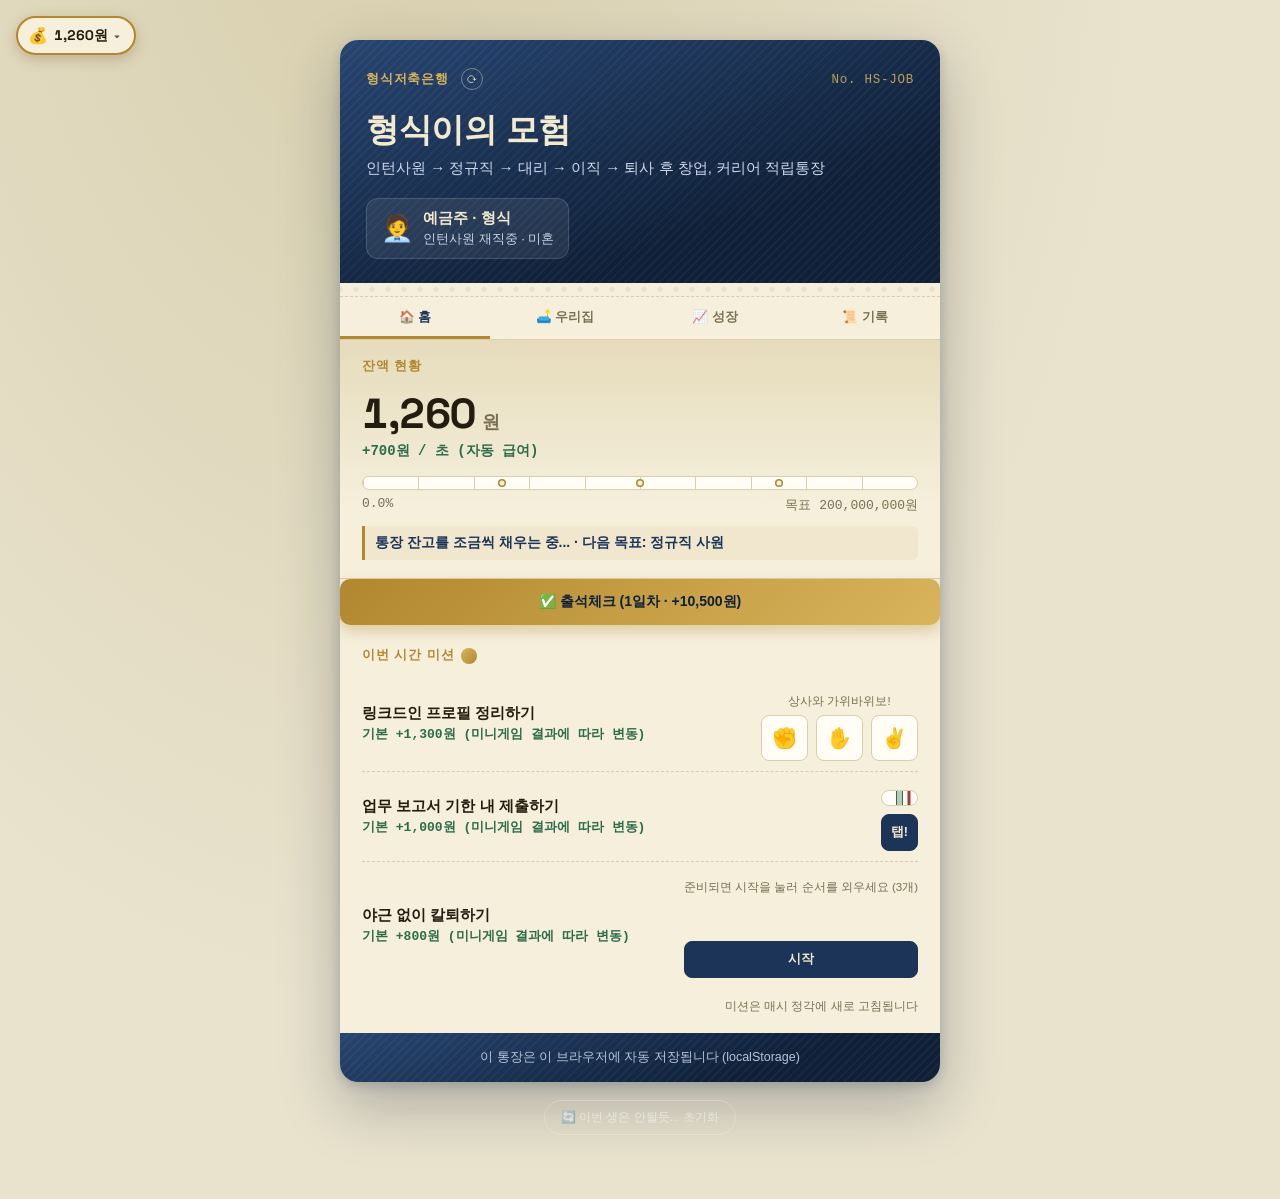
==== career/index.html @ 2d7ab06a "Size random life events off net worth, not just cash on hand Random gain/loss events were scaled aga" ====
<!DOCTYPE html>
<html lang="ko">
<head>
<meta charset="UTF-8">
<meta name="viewport" content="width=device-width, initial-scale=1.0">
<title>형식이의 모험 — 첫 출근부터 퇴사까지</title>
<link rel="manifest" href="manifest.json">
<meta name="theme-color" content="#0f2038">
<link rel="icon" href="assets/icons/icon-32.png" sizes="32x32">
<link rel="apple-touch-icon" href="assets/icons/icon-180.png">
<link rel="preconnect" href="https://fonts.googleapis.com">
<link rel="preconnect" href="https://fonts.gstatic.com" crossorigin>
<link href="https://fonts.googleapis.com/css2?family=Space+Grotesk:wght@500;700&display=swap" rel="stylesheet">
<style>
  :root{
    color-scheme: light dark;
    --ink-900:#0f2038;
    --ink-700:#1b3457;
    --ink-600:#274571;
    --paper:#f5efdc;
    --paper-line:#d9cead;
    --paper-shadow:#e6dcbc;
    --brass:#b1872f;
    --brass-light:#d9b45c;
    --ink-red:#a53a32;
    --ink-green:#2e6b48;
    --backdrop:#e9e2cd;
    --backdrop-2:#d8cfae;
    --text-on-paper:#241d0f;
    --text-sub:#7a6f52;
    --shadow: 0 24px 60px rgba(15,32,56,.28), 0 4px 12px rgba(15,32,56,.16);
  }
  @media (prefers-color-scheme: dark){
    :root{
      --backdrop:#0a1220;
      --backdrop-2:#050a12;
      --paper:#efe6cc;
      --paper-shadow:#ddd0a3;
      --text-sub:#7a6f52;
      --shadow: 0 24px 70px rgba(0,0,0,.6), 0 4px 16px rgba(0,0,0,.4);
    }
  }
  :root[data-theme="dark"]{
    --backdrop:#0a1220;
    --backdrop-2:#050a12;
    --paper:#efe6cc;
    --paper-shadow:#ddd0a3;
    --shadow: 0 24px 70px rgba(0,0,0,.6), 0 4px 16px rgba(0,0,0,.4);
  }
  :root[data-theme="light"]{
    --backdrop:#e9e2cd;
    --backdrop-2:#d8cfae;
    --paper:#f5efdc;
    --paper-shadow:#e6dcbc;
    --shadow: 0 24px 60px rgba(15,32,56,.28), 0 4px 12px rgba(15,32,56,.16);
  }

  /* ---- Stage theme colors: accent shifts as the career progresses ---- */
  :root[data-stage="1"]{ --brass:#4a6fa5; --brass-light:#7fa0d1; }
  :root[data-stage="2"]{ --brass:#2e8b6b; --brass-light:#5cbf9a; }
  :root[data-stage="3"]{ --brass:#6b4a9e; --brass-light:#a184c9; }
  :root[data-stage="4"]{ --brass:#c9852f; --brass-light:#e8b563; }
  :root{ transition: color .4s ease; }
  .book, .stage-stamp, .ledger-head, .gauge-fill, .lotto-btn{ transition: background .5s ease, border-color .5s ease, color .5s ease; }

  *{ box-sizing:border-box; }
  html,body{ margin:0; padding:0; }
  body{
    font-family:"Apple SD Gothic Neo","Malgun Gothic","Noto Sans KR",sans-serif;
    background:
      radial-gradient(ellipse at 30% -10%, var(--backdrop-2), transparent 60%),
      var(--backdrop);
    color:var(--text-on-paper);
    min-height:100vh;
    display:flex;
    flex-direction:column;
    align-items:center;
    padding:40px 16px 64px;
    touch-action:manipulation;
  }
  button{ touch-action:manipulation; transition:transform .1s ease; }
  button:active{ transform:scale(.94); }
  .mono{ font-family:"Space Grotesk", ui-monospace, "SFMono-Regular", Consolas, "Noto Sans Mono", monospace; font-variant-numeric: tabular-nums; }

  .book{
    width:100%; max-width:460px;
    border-radius:18px;
    overflow:hidden;
    box-shadow: var(--shadow);
    background:var(--paper);
  }

  /* ---- Cover ---- */
  .cover{
    position:relative;
    background:
      repeating-linear-gradient(135deg, rgba(255,255,255,.035) 0 2px, transparent 2px 6px),
      linear-gradient(160deg, var(--ink-600), var(--ink-900) 70%);
    color:#f2ead0;
    padding:28px 26px 24px;
  }
  .cover-top{
    display:flex; justify-content:space-between; align-items:baseline;
    font-size:11px; letter-spacing:.06em; color:var(--brass-light); margin-bottom:18px;
  }
  .bank-mark{ font-weight:700; }
  .passbook-no{ font-family: ui-monospace, Consolas, monospace; opacity:.85; }
  .refresh-btn{
    display:inline-flex; align-items:center; justify-content:center;
    width:22px; height:22px; border-radius:50%; margin-left:8px;
    background:none; border:1px solid rgba(245,239,220,.4); color:#f2ead0;
    font-size:12px; line-height:1; cursor:pointer; padding:0;
  }
  .refresh-btn:hover{ background:rgba(245,239,220,.15); }
  .refresh-btn:active{ transform:scale(.9); }
  .refresh-btn.spinning{ animation:spin .6s linear; }
  @keyframes spin{ to{ transform:rotate(360deg); } }
  @media (prefers-reduced-motion: reduce){ .refresh-btn.spinning{ animation:none; } }
  .title{
    margin:0 0 6px; font-size:28px; font-weight:800; letter-spacing:-.01em; text-wrap:balance;
  }
  .subtitle{ margin:0 0 20px; font-size:13px; color:#cdd8ea; }
  .holder-row{ display:flex; }
  .holder{
    display:flex; align-items:center; gap:10px;
    background:rgba(255,255,255,.08); border:1px solid rgba(255,255,255,.14);
    border-radius:12px; padding:10px 14px;
  }
  .holder-avatar{ font-size:26px; }
  .holder-name{ font-weight:700; font-size:13px; }
  .holder-sub{ font-size:11.5px; color:#c9d3e4; margin-top:2px; }

  .perforation{
    height:14px;
    background:var(--paper);
    background-image: radial-gradient(circle, var(--backdrop) 2.6px, transparent 2.7px);
    background-size: 16px 14px;
    background-position: 8px center;
    border-bottom:1px dashed var(--paper-line);
  }

  /* ---- Ledger sections ---- */
  .ledger{
    padding:18px 22px;
    border-bottom:1px solid var(--paper-line);
  }
  .ledger:last-of-type{ border-bottom:none; }
  .ledger-head{
    font-size:11px; font-weight:700; letter-spacing:.08em; color:var(--brass);
    text-transform:uppercase; margin-bottom:12px;
  }

  .balance-ledger{ background:linear-gradient(180deg, var(--paper-shadow), var(--paper) 70%); }
  .balance-row{ display:flex; align-items:baseline; gap:6px; }
  .balance-figure{ font-size:34px; font-weight:700; letter-spacing:-.01em; display:inline-block; }
  @keyframes pulseGain{
    0%{ transform:scale(1); text-shadow:none; }
    35%{ transform:scale(1.1); color:var(--ink-green); text-shadow:0 0 14px rgba(46,107,72,.55); }
    100%{ transform:scale(1); text-shadow:none; }
  }
  @keyframes pulseSpend{
    0%{ transform:scale(1); }
    35%{ transform:scale(.95); color:var(--ink-red); }
    100%{ transform:scale(1); }
  }
  .balance-figure.pulse-gain{ animation:pulseGain .55s ease; }
  .balance-figure.pulse-spend{ animation:pulseSpend .4s ease; }
  @media (prefers-reduced-motion: reduce){ .balance-figure.pulse-gain, .balance-figure.pulse-spend{ animation:none; } }
  .won{ font-size:16px; color:var(--text-sub); font-weight:600; }
  .income-row{ font-size:12px; color:var(--ink-green); font-weight:600; margin-top:2px; font-family: ui-monospace, Consolas, monospace; }

  .gauge{ margin-top:16px; }
  .gauge-track{
    position:relative; height:14px; border-radius:8px;
    background:repeating-linear-gradient(90deg, var(--paper-line) 0 1px, transparent 1px 10%);
    background-color:#fffdf5; border:1px solid var(--paper-line);
    overflow:hidden;
  }
  .gauge-fill{
    position:relative; height:100%; width:0%;
    background:linear-gradient(90deg, var(--brass), var(--brass-light));
    transition:width .5s ease, background .5s ease;
  }
  .gauge-fill::after{
    content:""; position:absolute; top:0; left:-40%; width:40%; height:100%;
    background:linear-gradient(90deg, transparent, rgba(255,255,255,.65), transparent);
    animation: gaugeShimmer 2.4s ease-in-out infinite;
  }
  @keyframes gaugeShimmer{ 0%{ left:-40%; } 100%{ left:110%; } }
  @media (prefers-reduced-motion: reduce){ .gauge-fill::after{ animation:none; } }
  .gauge-milestone{
    position:absolute; top:50%; width:5px; height:5px; border-radius:50%;
    background:var(--paper); transform:translate(-50%,-50%); z-index:2;
    box-shadow:0 0 0 1.5px var(--brass);
  }
  .gauge-labels{
    display:flex; justify-content:space-between; font-size:11px; color:var(--text-sub);
    margin-top:6px; font-family: ui-monospace, Consolas, monospace;
  }
  .stage-stamp{
    margin-top:12px; font-size:12.5px; font-weight:700; color:var(--ink-700);
    padding:8px 10px; border-left:3px solid var(--brass); background:rgba(177,135,47,.08);
    border-radius:0 6px 6px 0;
  }

  .offline-btn{
    width:100%; padding:14px; margin-bottom:4px; border-radius:10px; border:none;
    background:linear-gradient(135deg, var(--brass), var(--brass-light)); color:var(--ink-900);
    font-weight:800; font-size:14px; cursor:pointer; font-family:inherit;
    box-shadow:0 6px 14px rgba(177,135,47,.35);
  }
  .offline-btn:active{ transform:scale(.98); }

  /* ---- Tabs ---- */
  .tab-bar{
    position:sticky; top:0; z-index:20; display:flex;
    background:var(--paper); border-bottom:1px solid var(--paper-line);
  }
  .tab-btn{
    flex:1; padding:12px 4px 10px; border:none; background:none; cursor:pointer;
    font-family:inherit; font-size:12.5px; font-weight:700; color:var(--text-sub);
    border-bottom:3px solid transparent;
  }
  .tab-btn.active{ color:var(--ink-700); border-bottom-color:var(--brass); }
  .tab-panel{ display:none; }
  .tab-panel.active{ display:block; animation: tabFadeIn .28s ease; }
  @keyframes tabFadeIn{ from{ opacity:0; transform:translateY(6px); } to{ opacity:1; transform:translateY(0); } }
  @media (prefers-reduced-motion: reduce){ .tab-panel.active{ animation:none; } }

  /* ---- Mini room ---- */
  .room-box{
    position:relative; height:290px; border-radius:10px; overflow:hidden;
    border:1px solid var(--paper-line); transition:background 1s ease;
  }
  .room-box.tod-day{ background:linear-gradient(180deg, #bfe4ee 0%, #d8ecdf 55%, #d8ecdf 68%, #b9d9c4 68%, #b9d9c4 100%); }
  .room-box.tod-evening{ background:linear-gradient(180deg, #f2b98a 0%, #e8ceac 55%, #d9c9a3 68%, #b09a72 68%, #b09a72 100%); }
  .room-box.tod-night{
    background:linear-gradient(180deg, #101a30 0%, #16233d 55%, #182338 68%, #10182a 68%, #10182a 100%);
    background-image:
      radial-gradient(1.5px 1.5px at 12% 15%, #fff, transparent),
      radial-gradient(1.5px 1.5px at 30% 8%, #fff, transparent),
      radial-gradient(1px 1px at 50% 20%, #fff, transparent),
      radial-gradient(1.5px 1.5px at 68% 10%, #fff, transparent),
      radial-gradient(1px 1px at 85% 18%, #fff, transparent),
      linear-gradient(180deg, #101a30 0%, #16233d 55%, #182338 68%, #10182a 68%, #10182a 100%);
  }
  .room-window{
    position:absolute; top:4%; left:40%; width:60px; height:44px;
    border-radius:6px; border:4px solid #7a5a35; background:inherit; z-index:1;
    box-shadow:0 2px 6px rgba(0,0,0,.25);
  }
  .room-window::before, .room-window::after{
    content:""; position:absolute; background:#7a5a35;
  }
  .room-window::before{ left:50%; top:-4px; bottom:-4px; width:3px; transform:translateX(-50%); }
  .room-window::after{ top:50%; left:-4px; right:-4px; height:3px; transform:translateY(-50%); }
  .room-caption{ margin-top:8px; font-size:11.5px; color:var(--text-sub); text-align:center; }
  .furniture-piece{
    position:absolute; display:flex; flex-direction:column; align-items:center; gap:1px;
    filter:drop-shadow(0 2px 3px rgba(0,0,0,.2)); cursor:grab; touch-action:none; z-index:2;
    transform-origin:top left; user-select:none;
  }
  .furniture-piece.dragging{ cursor:grabbing; opacity:.85; z-index:5; filter:none; will-change:transform; }
  .furniture-piece svg, .furniture-piece img{
    display:block; pointer-events:none; width:100%; height:auto; border-radius:4px;
    -webkit-user-drag:none; user-select:none;
  }
  .furn-resize-handle{
    position:absolute; right:-6px; bottom:-6px; width:14px; height:14px; border-radius:50%;
    background:var(--brass); border:2px solid #fff; cursor:nwse-resize; touch-action:none;
  }
  .avatar{ position:absolute; bottom:8px; display:flex; flex-direction:column; align-items:center; }
  .avatar-head{ width:20px; height:20px; border-radius:50%; background:#f0c9a0; z-index:2; }
  .avatar-body{ width:28px; height:32px; border-radius:9px 9px 4px 4px; margin-top:-4px; }
  .avatar-player .avatar-body{ background:var(--ink-700); }
  .avatar-spouse .avatar-head{ position:relative; }
  .avatar-spouse .avatar-head::before{
    content:""; position:absolute; top:-5px; left:-3px; right:-3px; height:12px;
    background:#4a3324; border-radius:10px 10px 0 0;
  }
  .avatar-spouse .avatar-body{ background:var(--ink-red); border-radius:9px 9px 14px 14px; }
  .avatar-baby{ transform:scale(.6); bottom:6px; }
  .avatar-baby .avatar-body{ background:var(--brass); }
  .avatar-name{ font-size:9px; font-weight:700; color:var(--ink-900); margin-top:2px; background:rgba(255,255,255,.7); padding:0 4px; border-radius:4px; }

  .furn-item{ display:flex; align-items:center; gap:8px; padding:8px 0; border-bottom:1px dashed var(--paper-line); }
  .furn-item > div{ flex:1; min-width:0; }
  .furn-effect{ display:block; font-size:10.5px; color:var(--text-sub); margin-top:1px; }
  .furn-item:last-child{ border-bottom:none; }
  .furn-name{ font-size:13px; font-weight:700; }
  .furn-price{ font-size:11px; color:var(--text-sub); font-family: ui-monospace, Consolas, monospace; }

  .sync-desc{ font-size:12px; color:var(--text-sub); margin:0 0 8px; }
  .sync-btns{ display:flex; gap:8px; margin-top:8px; }
  .sync-btns .buy-btn{ flex:1; padding:9px; }
  .sync-new-btn{
    display:block; margin:10px auto 0; padding:8px 16px; border-radius:20px; cursor:pointer;
    background:none; color:var(--text-sub); border:1px solid var(--paper-line); font-family:inherit; font-size:12px;
  }
  .sync-status{ font-size:11.5px; color:var(--text-sub); margin-top:8px; text-align:center; min-height:1.4em; }

  .name-input{
    width:100%; padding:11px 12px; margin-top:8px; border-radius:8px; border:1px solid var(--paper-line);
    background:#fffdf5; color:var(--text-on-paper); font-family:inherit; font-size:14px; text-align:center;
  }

  .choice-btn{
    display:block; width:100%; margin-top:10px; padding:13px; border-radius:9px;
    border:1px solid var(--ink-700); background:var(--ink-700); color:#f2ead0;
    font-weight:700; font-size:13.5px; cursor:pointer; font-family:inherit;
  }
  .choice-btn.secondary{ background:transparent; color:var(--ink-700); }

  /* ---- Daily missions ---- */
  .mission-item{
    display:flex; align-items:center; justify-content:space-between; gap:10px;
    padding:10px 0; border-bottom:1px dashed var(--paper-line);
  }
  .mission-item:last-child{ border-bottom:none; }
  .mission-body{ min-width:0; }
  .mission-text{ font-size:13px; font-weight:700; }
  .mission-text.done{ text-decoration:line-through; color:var(--text-sub); }
  .mission-reward{ font-size:11.5px; color:var(--ink-green); font-weight:700; font-family: ui-monospace, Consolas, monospace; margin-top:2px; }
  .mission-btn{
    flex:0 0 auto; padding:8px 14px; border-radius:8px; border:1px solid var(--ink-700);
    background:var(--ink-700); color:#f2ead0; font-weight:700; font-size:12px; cursor:pointer;
    font-family:inherit; white-space:nowrap;
  }
  .mission-btn:disabled{ background:transparent; color:var(--text-sub); border-color:var(--paper-line); cursor:not-allowed; }
  .mission-reset-note{ font-size:10.5px; color:var(--text-sub); margin-top:10px; text-align:right; }
  .streak-badge{
    font-size:11px; font-weight:700; color:var(--ink-900); text-transform:none; letter-spacing:0;
    background:linear-gradient(135deg, var(--brass-light), var(--brass)); padding:2px 8px; border-radius:10px;
    margin-left:6px; vertical-align:middle;
  }

  .mg-wrap{ margin-top:8px; }
  .mg-hint{ font-size:11.5px; color:var(--text-sub); margin-bottom:6px; text-align:center; }
  .mg-play-btn{
    width:100%; padding:9px; border-radius:8px; border:1px solid var(--ink-700);
    background:var(--ink-700); color:#f2ead0; font-weight:700; font-size:12.5px; cursor:pointer; font-family:inherit;
  }
  .mg-timing-track{
    position:relative; height:16px; border-radius:8px; margin-bottom:8px;
    background:#fffdf5; border:1px solid var(--paper-line); overflow:hidden;
  }
  .mg-timing-target{
    position:absolute; left:39%; width:22%; height:100%;
    background:rgba(46,107,72,.35); border-left:1px solid var(--ink-green); border-right:1px solid var(--ink-green);
  }
  .mg-timing-marker{
    position:absolute; top:-2px; width:3px; height:20px; background:var(--ink-red);
    transform:translateX(-50%);
  }
  .mg-rps-row{ display:flex; gap:8px; }
  .mg-rps-btn{
    flex:1; padding:10px; border-radius:8px; border:1px solid var(--paper-line);
    background:#fffdf5; font-size:20px; cursor:pointer;
  }
  .mg-memory-display{ text-align:center; font-size:28px; min-height:40px; display:flex; align-items:center; justify-content:center; }
  .mg-memory-row{ display:flex; gap:8px; justify-content:center; flex-wrap:wrap; }
  .mg-memory-btn{
    padding:8px 14px; border-radius:8px; border:1px solid var(--paper-line);
    background:#fffdf5; font-size:20px; cursor:pointer;
  }
  .mg-memory-btn:disabled{ opacity:.35; cursor:not-allowed; }

  /* ---- Stock insert ---- */
  .insert-card{ background:repeating-linear-gradient(0deg, rgba(177,135,47,.05) 0 1px, transparent 1px 26px); }
  .stock-hint{ font-size:11px; color:var(--text-sub); margin-bottom:10px; }
  .stock-summary{
    background:#fffdf5; border:1px solid var(--paper-line); border-radius:10px;
    padding:10px 12px; margin-bottom:8px; display:flex; flex-direction:column; gap:5px;
  }
  .stock-summary-row{ display:flex; justify-content:space-between; align-items:center; font-size:12px; color:var(--text-sub); }
  .stock-summary-row .mono{ font-weight:700; font-family: ui-monospace, Consolas, monospace; color:var(--text-on-paper); }
  .stock-summary-row .mono.gain{ color:var(--ink-green); }
  .stock-summary-row .mono.loss{ color:var(--ink-red); }
  .sell-all-btn{
    width:100%; padding:12px; border-radius:10px; border:none; margin-bottom:10px;
    background:linear-gradient(135deg, #c24b41, var(--ink-red));
    color:#fff8ec; font-weight:800; font-size:13.5px; cursor:pointer; font-family:inherit;
    box-shadow:0 4px 12px rgba(165,58,50,.32); letter-spacing:.2px;
    transition:transform .12s ease, box-shadow .12s ease, opacity .12s ease;
  }
  .sell-all-btn:hover:not(:disabled){ transform:translateY(-1px); box-shadow:0 6px 16px rgba(165,58,50,.4); }
  .sell-all-btn:active:not(:disabled){ transform:translateY(0); box-shadow:0 2px 6px rgba(165,58,50,.3); }
  .sell-all-btn:disabled{
    background:#e3ddc8; color:#a89f89; box-shadow:none; cursor:not-allowed;
  }
  .stock-ov-row{
    display:flex; align-items:center; gap:10px; padding:8px 0; border-bottom:1px dashed var(--paper-line);
  }
  .stock-ov-row:last-child{ border-bottom:none; }
  .stock-star-btn{
    flex:0 0 auto; width:28px; height:28px; border-radius:50%; border:1px solid var(--paper-line);
    background:#fffdf5; font-size:14px; cursor:pointer; display:flex; align-items:center; justify-content:center;
    padding:0; opacity:.5;
  }
  .stock-star-btn.watched{ opacity:1; background:var(--brass-light); border-color:var(--brass); }
  .stock-ov-info{ flex:1; min-width:0; display:flex; flex-direction:column; gap:2px; }
  .stock-ov-name{ font-size:13px; font-weight:700; }
  .stock-ov-sub{
    font-size:10.5px; font-weight:600; font-family: ui-monospace, Consolas, monospace;
    white-space:normal; word-break:keep-all; line-height:1.35;
  }
  .stock-ov-sub.gain{ color:var(--ink-green); }
  .stock-ov-sub.loss{ color:var(--ink-red); }
  .stock-ov-price{ font-size:13px; font-weight:700; font-family: ui-monospace, Consolas, monospace; }
  .stock-ov-price.up{ color:var(--ink-green); }
  .stock-ov-price.down{ color:var(--ink-red); }

  .deposit-plan{
    display:flex; align-items:center; justify-content:space-between; gap:10px;
    padding:10px 0; border-bottom:1px dashed var(--paper-line);
  }
  .deposit-plan:last-child{ border-bottom:none; }
  .deposit-plan-name{ font-size:13px; font-weight:700; }
  .deposit-plan-desc{ font-size:11px; color:var(--text-sub); margin-top:1px; }
  .deposit-active .deposit-plan-name{ font-size:14px; }
  .deposit-active .deposit-plan-desc{ margin-top:8px; font-size:12px; }
  .stock-row{ display:flex; justify-content:space-between; align-items:baseline; margin-bottom:12px; flex-wrap:wrap; gap:4px; }
  .stock-price{ font-size:22px; font-weight:700; font-family: ui-monospace, Consolas, monospace; }
  .stock-price.up{ color:var(--ink-green); }
  .stock-price.down{ color:var(--ink-red); }
  .stock-hold{ font-size:11.5px; color:var(--text-sub); font-family: ui-monospace, Consolas, monospace; }
  .stock-pl{ font-size:12px; font-weight:600; color:var(--text-sub); margin:0 0 12px; font-family: ui-monospace, Consolas, monospace; }
  .stock-pl.gain{ color:var(--ink-green); }
  .stock-pl.loss{ color:var(--ink-red); }

  .stock-chart-wrap{ position:relative; margin:2px 0 12px; }
  .stock-chart-wrap canvas{ display:block; width:100%; height:64px; cursor:crosshair; }
  .stock-tooltip{
    position:absolute; top:-4px; left:0; transform:translate(-50%,-100%);
    background:var(--ink-900); color:#f2ead0; font-size:11px; font-weight:600;
    padding:4px 8px; border-radius:6px; white-space:nowrap; pointer-events:none;
    font-family: ui-monospace, Consolas, monospace; opacity:0; transition:opacity .1s ease;
  }
  .stock-tooltip.show{ opacity:1; }
  .stock-btns{ display:flex; gap:8px; }
  .stock-btns + .stock-btns{ margin-top:8px; }
  .stock-btns button{
    flex:1; padding:11px; border-radius:8px; font-weight:700; font-size:12.5px; cursor:pointer;
    border:1px solid transparent; font-family:inherit;
  }
  .stock-buy-btn{ background:var(--ink-green); color:#fff; }
  .stock-buyall-btn{ background:transparent; color:var(--ink-green); border-color:var(--ink-green); }
  .stock-sellhalf-btn{ background:transparent; color:var(--ink-red); border-color:var(--ink-red); opacity:.7; }
  .stock-sell-btn{ background:transparent; color:var(--ink-red); border-color:var(--ink-red); }
  .stock-btns button:disabled{ background:var(--paper-line); color:var(--text-sub); border-color:transparent; cursor:not-allowed; }

  /* ---- Upgrade ledger rows ---- */
  .upg-item{ display:flex; align-items:baseline; gap:8px; padding:9px 0; }
  .upg-name{ font-weight:700; font-size:13px; white-space:nowrap; }
  .upg-lv{ font-size:10.5px; color:var(--brass); font-weight:700; }
  .upg-leader{ flex:1; border-bottom:1px dotted var(--paper-line); min-width:12px; transform:translateY(-4px); }
  .upg-desc{ display:block; font-size:10.5px; color:var(--text-sub); margin-top:1px; }
  .upg-right{ display:flex; flex-direction:column; align-items:flex-end; gap:2px; }
  .buy-btn{
    padding:7px 11px; border:1px solid var(--ink-700); border-radius:7px; background:var(--ink-700); color:#f2ead0;
    font-weight:700; font-size:11.5px; cursor:pointer; white-space:nowrap; font-family: ui-monospace, Consolas, monospace;
  }
  .buy-btn:disabled{ background:transparent; color:var(--text-sub); border-color:var(--paper-line); cursor:not-allowed; }
  .upg-row-wrap{ border-bottom:1px solid var(--paper-line); }
  .upg-row-wrap:last-child{ border-bottom:none; }

  /* ---- Transaction log ---- */
  .log-item{
    display:flex; gap:8px; align-items:flex-start; font-size:12px; padding:6px 0 6px 10px;
    border-left:3px solid var(--paper-line); border-bottom:1px dashed var(--paper-line);
  }
  .log-item:last-child{ border-bottom:none; }
  .log-item.gain{ border-left-color:var(--ink-green); }
  .log-item.loss{ border-left-color:var(--ink-red); }
  .log-item.event{ border-left-color:var(--brass); }

  .cover-back{ padding:16px 22px; text-align:center; }
  .back-note{ margin:0; font-size:11px; color:#b9c4d9; }

  /* ---- Ending modal ---- */
  .modal-bg{
    position:fixed; inset:0; background:rgba(10,18,32,.7); display:none;
    align-items:center; justify-content:center; z-index:50; padding:20px;
  }
  .modal-bg.show{ display:flex; }
  .deed{
    position:relative; background:var(--paper); border:1px solid var(--paper-line);
    border-radius:14px; padding:40px 32px 32px; max-width:380px; text-align:center;
    box-shadow:0 30px 70px rgba(0,0,0,.5); overflow:hidden;
  }
  .seal{
    width:104px; height:104px; margin:0 auto 18px; border-radius:50%;
    border:3px solid var(--ink-red); color:var(--ink-red);
    display:flex; align-items:center; justify-content:center;
    font-size:26px; font-weight:800; letter-spacing:.05em;
    transform:rotate(-11deg); mix-blend-mode:multiply;
    box-shadow: inset 0 0 0 3px rgba(165,58,50,.25);
  }
  .deed h2{ margin:0 0 10px; font-size:21px; color:var(--ink-900); }
  .deed p{ font-size:13px; color:var(--text-sub); line-height:1.6; margin:0 0 6px; }
  .deed button{
    margin-top:18px; padding:12px 22px; border:none; border-radius:9px;
    background:var(--ink-700); color:#f2ead0; font-weight:700; cursor:pointer; font-size:13.5px;
    font-family:inherit;
  }
  .deed button:focus-visible, .buy-btn:focus-visible, .mission-btn:focus-visible,
  .stock-btns button:focus-visible{ outline:2px solid var(--brass); outline-offset:2px; }

  .reset-wrap{ text-align:center; margin-top:18px; }
  .reset-btn{
    background:none; border:1px solid rgba(255,255,255,.22); color:rgba(255,255,255,.5);
    font-size:12px; padding:8px 16px; border-radius:20px; cursor:pointer; font-family:inherit;
  }
  .reset-btn:hover{ color:#fff; border-color:rgba(255,255,255,.5); }
  .reset-btn:active{ transform:scale(.97); }

  .asset-pill{
    position:fixed; top:16px; left:16px; z-index:60;
    display:flex; align-items:center; gap:6px;
    background:var(--paper); border:2px solid var(--brass);
    border-radius:20px; padding:8px 14px 8px 10px;
    box-shadow: 0 4px 14px rgba(120,80,40,.3);
    font-weight:800; font-size:14px; color:var(--text-on-paper);
    max-width:44vw; cursor:pointer; user-select:none;
  }
  .asset-pill-icon{ font-size:16px; line-height:1; flex-shrink:0; }
  #assetPillAmount{ overflow:hidden; text-overflow:ellipsis; white-space:nowrap; }
  .asset-pill-caret{ font-size:11px; opacity:.7; transition:transform .2s ease; flex-shrink:0; }
  .asset-pill.open .asset-pill-caret{ transform:rotate(180deg); }
  @media (max-width:420px){ .asset-pill{ top:10px; left:10px; padding:6px 12px 6px 8px; font-size:12px; }
    .asset-pill-icon{ font-size:14px; } }

  .asset-panel{
    position:fixed; top:66px; left:16px; z-index:59;
    background:var(--paper); border:2px solid var(--brass); border-radius:14px;
    padding:10px 14px; box-shadow:0 10px 26px rgba(120,80,40,.28);
    min-width:230px; display:none; font-size:12.5px;
  }
  .asset-panel.show{ display:block; }
  .asset-panel-row{ display:flex; justify-content:space-between; gap:12px; padding:4px 0; color:var(--text-sub); }
  .asset-panel-total{
    border-top:1px dashed var(--paper-line); margin-top:4px; padding-top:7px;
    font-weight:800; color:var(--brass);
  }
  @media (max-width:420px){ .asset-panel{ top:52px; left:10px; min-width:200px; font-size:11.5px; } }

  /* ---- Toast ---- */
  .toast{
    position:fixed; top:18px; left:50%; transform:translateX(-50%) translateY(-12px);
    max-width:min(420px, calc(100vw - 32px));
    display:flex; align-items:center; gap:8px;
    padding:12px 16px; border-radius:10px; z-index:80;
    font-size:13px; font-weight:700; color:#fff;
    box-shadow:0 12px 30px rgba(0,0,0,.35);
    opacity:0; pointer-events:none; transition:opacity .25s ease, transform .25s ease;
  }
  .toast.show{ opacity:1; transform:translateX(-50%) translateY(0); }
  .toast.warn{ background:linear-gradient(135deg,#a53a32,#7d2b25); }
  .toast.gain{ background:linear-gradient(135deg,#2e6b48,#1f4d34); }
  .toast.move{ background:linear-gradient(135deg,var(--brass),#8f6a1f); color:var(--ink-900); }
  @media (prefers-reduced-motion: reduce){ .toast{ transition:opacity .01s linear; } }

  /* ---- Lotto ---- */
  .lotto-btn{
    width:100%; padding:14px; border-radius:10px; border:2px dashed var(--brass);
    background:repeating-linear-gradient(135deg, rgba(177,135,47,.08) 0 8px, rgba(177,135,47,.03) 8px 16px);
    color:var(--ink-900); font-weight:800; font-size:14px; cursor:pointer; font-family:inherit;
  }
  .lotto-btn:disabled{ opacity:.45; cursor:not-allowed; }
  .lotto-btn:active{ transform:scale(.98); }
  .lotto-result{
    margin-top:10px; font-size:12.5px; font-weight:600; text-align:center; color:var(--text-sub);
    min-height:1.4em;
  }
  .lotto-result.win{ color:var(--ink-green); font-weight:800; }
  .lotto-odds{ margin-top:8px; font-size:10px; color:var(--text-sub); text-align:center; line-height:1.6; }
  .auto-toggle{
    display:flex; align-items:center; gap:8px; margin-top:10px; font-size:11.5px;
    color:var(--text-sub); cursor:pointer; user-select:none;
  }
  .auto-toggle input{ position:absolute; opacity:0; width:0; height:0; }
  .auto-toggle-switch{
    position:relative; flex:0 0 auto; width:34px; height:19px; border-radius:10px;
    background:var(--paper-line); transition:background .2s ease;
  }
  .auto-toggle-switch::before{
    content:""; position:absolute; top:2px; left:2px; width:15px; height:15px; border-radius:50%;
    background:#fff; box-shadow:0 1px 3px rgba(0,0,0,.3); transition:transform .2s ease;
  }
  .auto-toggle input:checked + .auto-toggle-switch{ background:var(--brass); }
  .auto-toggle input:checked + .auto-toggle-switch::before{ transform:translateX(15px); }

  /* ---- Readability boost: bigger card, bigger text ---- */
  .book{ max-width:520px; }
  @media (min-width:760px){ .book{ max-width:600px; } }
  .cover-top{ font-size:12.5px; }
  .title{ font-size:33px; }
  .subtitle{ font-size:15px; }
  .holder-name{ font-size:15px; }
  .holder-sub{ font-size:13px; }
  .ledger-head{ font-size:12.5px; }
  .balance-figure{ font-size:42px; }
  .won{ font-size:18px; }
  .income-row{ font-size:14px; }
  .gauge-labels{ font-size:13px; }
  .stage-stamp{ font-size:14px; }
  .mission-text{ font-size:15px; }
  .mission-reward{ font-size:13px; }
  .mission-btn{ font-size:13px; }
  .mission-reset-note{ font-size:12px; }
  .stock-price{ font-size:26px; }
  .stock-hold{ font-size:13px; }
  .stock-pl{ font-size:14px; }
  .stock-tooltip{ font-size:12.5px; }
  .upg-name{ font-size:15px; }
  .upg-desc{ font-size:12px; }
  .buy-btn{ font-size:13px; }
  .log-item{ font-size:13.5px; }
  .back-note{ font-size:12.5px; }
  .deed h2{ font-size:24px; }
  .deed p{ font-size:15px; }
  .deed button{ font-size:15px; }
  .toast{ font-size:15px; }
  .lotto-btn{ font-size:16px; }
  .lotto-result{ font-size:14px; }
  .lotto-odds{ font-size:11.5px; }
</style>
</head>
<body>

<div class="toast" id="toast"><span id="toastText"></span></div>

<div class="asset-pill" id="assetPill">
  <span class="asset-pill-icon">💰</span>
  <span class="mono" id="assetPillAmount">0원</span>
  <span class="asset-pill-caret">▾</span>
</div>
<div class="asset-panel" id="assetPanel">
  <div class="asset-panel-row"><span>현금</span><span class="mono" id="apCash">0원</span></div>
  <div id="apHoldings"></div>
  <div class="asset-panel-row asset-panel-total"><span>전량 매도·해지 시 총액</span><span class="mono" id="apTotal">0원</span></div>
</div>

<div class="book">
  <div class="cover">
    <div class="cover-top">
      <span class="bank-mark">형식저축은행 <button class="refresh-btn" id="refreshBtn" title="최신 버전 새로 불러오기" aria-label="최신 버전 새로 불러오기">⟳</button></span>
      <span class="passbook-no mono">No. HS-JOB</span>
    </div>
    <h1 class="title" id="gameTitle">형식이의 모험</h1>
    <p class="subtitle">인턴사원 → 정규직 → 대리 → 이직 → 퇴사 후 창업, 커리어 적립통장</p>
    <div class="holder-row">
      <div class="holder">
        <span class="holder-avatar">🧑‍💼</span>
        <div>
          <div class="holder-name" id="holderName">예금주 · 형식</div>
          <div class="holder-sub" id="statusSub">인턴사원 재직중 · 미혼</div>
        </div>
      </div>
    </div>
  </div>

  <div class="perforation"></div>

  <div class="tab-bar" id="tabBar">
    <button class="tab-btn active" data-tab="home">🏠 홈</button>
    <button class="tab-btn" data-tab="room">🛋️ 우리집</button>
    <button class="tab-btn" data-tab="grow">📈 성장</button>
    <button class="tab-btn" data-tab="log">📜 기록</button>
  </div>

  <div class="tab-panel active" data-panel="home">
  <div class="ledger balance-ledger">
    <div class="ledger-head">잔액 현황</div>
    <div class="balance-row">
      <span class="balance-figure mono" id="moneyDisplay">0</span>
      <span class="won">원</span>
    </div>
    <div class="income-row" id="incomeDisplay">+0원 / 초 (자동 급여)</div>

    <div class="gauge">
      <div class="gauge-track">
        <div class="gauge-fill" id="progressFill"></div>
        <div class="gauge-milestone" style="left:25%"></div>
        <div class="gauge-milestone" style="left:50%"></div>
        <div class="gauge-milestone" style="left:75%"></div>
      </div>
      <div class="gauge-labels">
        <span id="progressText">0.0%</span>
        <span>목표 <span id="goalText">1,000,000원</span></span>
      </div>
    </div>
    <div class="stage-stamp" id="stageText">통장 잔고를 조금씩 채우는 중...</div>
  </div>

  <button class="offline-btn" id="checkInBtn" style="display:none;"></button>

  <div class="ledger">
    <div class="ledger-head">이번 시간 미션 <span class="streak-badge" id="streakBadge"></span></div>
    <button class="offline-btn" id="offlineBtn" style="display:none;"></button>
    <div id="missionList"></div>
    <div class="mission-reset-note" id="missionResetNote">미션은 매시 정각에 새로 고침됩니다</div>
  </div>
  </div>

  <div class="tab-panel" data-panel="room">
  <div class="ledger">
    <div class="ledger-head">우리 집</div>
    <div class="room-box" id="roomBox">
      <div class="room-window"></div>
      <div id="furnitureLayer"></div>
      <div class="avatar avatar-player" style="left:14%">
        <div class="avatar-head"></div><div class="avatar-body"></div>
      </div>
      <div class="avatar avatar-spouse" id="spouseAvatar" style="left:54%; display:none">
        <div class="avatar-head"></div><div class="avatar-body"></div>
        <div class="avatar-name" id="spouseNameTag"></div>
      </div>
      <div class="avatar avatar-baby" id="babyAvatar" style="left:35%; display:none">
        <div class="avatar-head"></div><div class="avatar-body"></div>
        <div class="avatar-name" id="babyNameTag"></div>
      </div>
    </div>
    <div class="room-caption" id="roomCaption"></div>
    <div class="ledger-head" style="margin-top:16px;">가구 사기</div>
    <div id="furnitureShop"></div>
  </div>
  </div>

  <div class="tab-panel" data-panel="grow">
  <div class="ledger">
    <div class="ledger-head">자기계발 · 커리어 업그레이드</div>
    <div id="upgradeList"></div>
  </div>

  <div class="ledger">
    <div class="ledger-head">재테크 현황 · 전체 종목</div>
    <div class="stock-hint">⭐ 눌러서 관심종목에 담으면 아래에 자세히 나와요</div>
    <div class="stock-summary" id="stockSummary" style="display:none;">
      <div class="stock-summary-row"><span>내 투자금액</span><span class="mono" id="ssInvested">0원</span></div>
      <div class="stock-summary-row"><span>평가금액</span><span class="mono" id="ssValuation">0원</span></div>
      <div class="stock-summary-row"><span>평균 손익</span><span class="mono" id="ssPL">0원 (0%)</span></div>
    </div>
    <button class="sell-all-btn" id="sellAllStocksBtn">💰 보유 종목 전량 매도</button>
    <div id="stockOverview"></div>
  </div>

  <div id="stockDetails"></div>

  <div class="ledger">
    <div class="ledger-head">적금 · 안전자산</div>
    <div id="depositContent"></div>
  </div>

  <div class="ledger">
    <div class="ledger-head">복권방 · 인생 한 방</div>
    <button class="lotto-btn" id="lottoBtn">🎟️ 로또 한 장 사기 (1,000원)</button>
    <label class="auto-toggle">
      <input type="checkbox" id="lottoAutoToggle">
      <span class="auto-toggle-switch"></span>
      자동구매 (쿨다운마다 자동으로 삼)
    </label>
    <div class="lotto-result" id="lottoResult">긁지 않은 복권...</div>
    <div class="lotto-odds">1등 20억원 (1/1,000,000) · 2등 3천만원 (1/100,000) · 3등 150만원 (1/5,000) · 4등 5만원 (1/300) · 5등 5천원 (1/20)</div>
  </div>
  </div>

  <div class="tab-panel" data-panel="log">
  <div class="ledger">
    <div class="ledger-head">휴대폰 ↔ PC 동기화</div>
    <p class="sync-desc">코드를 만들어서 다른 기기에 똑같이 입력하면 진행 상황이 넘어가요.</p>
    <input type="text" id="syncCodeInput" class="name-input" maxlength="6" placeholder="6자리 코드">
    <div class="sync-btns">
      <button class="buy-btn" id="syncPushBtn">이 코드로 저장</button>
      <button class="buy-btn" id="syncPullBtn">이 코드로 불러오기</button>
    </div>
    <button class="sync-new-btn" id="syncNewCodeBtn">🎲 새 코드 만들기</button>
    <div class="sync-status" id="syncStatus"></div>
  </div>

  <div class="ledger">
    <div class="ledger-head">거래내역</div>
    <div id="logList"></div>
  </div>
  </div>

  <div class="cover cover-back">
    <p class="back-note">이 통장은 이 브라우저에 자동 저장됩니다 (localStorage)</p>
  </div>
</div>

<div class="reset-wrap">
  <button class="reset-btn" id="resetBtn">🔄 이번 생은 안될듯... 초기화</button>
</div>

<div class="modal-bg" id="endingModal">
  <div class="deed">
    <div class="seal" id="modalSeal">승진</div>
    <h2 id="modalTitle">승진 완료!</h2>
    <p id="modalDesc1"></p>
    <p id="modalDesc2"></p>
    <button id="continueBtn">계속하기</button>
  </div>
</div>

<div class="modal-bg" id="nameModal">
  <div class="deed">
    <div class="seal" id="nameSeal">😊</div>
    <h2 id="nameTitle">이름을 지어주세요</h2>
    <p id="nameDesc"></p>
    <input type="text" id="nameInput" class="name-input" maxlength="8">
    <button id="nameConfirmBtn">확인</button>
  </div>
</div>

<div class="modal-bg" id="choiceModal">
  <div class="deed">
    <div class="seal" id="choiceSeal">🎲</div>
    <h2 id="choiceTitle"></h2>
    <p id="choiceDesc"></p>
    <button id="choiceBtnA" class="choice-btn"></button>
    <button id="choiceBtnB" class="choice-btn secondary"></button>
  </div>
</div>

<script>
(function(){
  "use strict";

  const SAVE_KEY = "hyeongsik_adventure_career_v1";

  const state = {
    money: 0,
    cpsBase: 700,
    cpsMult: 1,
    stocks: {
      formsik: { name:"형식전자",     price:10000, shares:0, avgPrice:0, dir:1, history:[], historyFlags:[], volatility:5.5, tradeCooldownUntil:0, watched:true },
      anjeong: { name:"경태건설",     price:10000, shares:0, avgPrice:0, dir:1, history:[], historyFlags:[], volatility:2,   tradeCooldownUntil:0, watched:true },
      japju:   { name:"성주바이오",   price:10000, shares:0, avgPrice:0, dir:1, history:[], historyFlags:[], volatility:12,  tradeCooldownUntil:0, watched:true },
      hanbit:  { name:"한빛전력",     price:10000, shares:0, avgPrice:0, dir:1, history:[], historyFlags:[], volatility:1.5, tradeCooldownUntil:0, watched:false },
      taebong: { name:"태봉물산",     price:10000, shares:0, avgPrice:0, dir:1, history:[], historyFlags:[], volatility:6,   tradeCooldownUntil:0, watched:false },
      gangdong:{ name:"강동식품",     price:10000, shares:0, avgPrice:0, dir:1, history:[], historyFlags:[], volatility:2.5, tradeCooldownUntil:0, watched:false },
      mirae:   { name:"미래로보틱스", price:10000, shares:0, avgPrice:0, dir:1, history:[], historyFlags:[], volatility:9,   tradeCooldownUntil:0, watched:false },
      cheonggye:{ name:"청계금융",    price:10000, shares:0, avgPrice:0, dir:1, history:[], historyFlags:[], volatility:4,   tradeCooldownUntil:0, watched:false },
      dongyang:{ name:"동양조선",     price:10000, shares:0, avgPrice:0, dir:1, history:[], historyFlags:[], volatility:7,   tradeCooldownUntil:0, watched:false },
      byeolbit:{ name:"별빛게임즈",   price:10000, shares:0, avgPrice:0, dir:1, history:[], historyFlags:[], volatility:10,  tradeCooldownUntil:0, watched:false }
    },
    stageIndex: 0,
    currentJob: "인턴사원 재직중 · 미혼",
    postGoal: null,
    upgrades: {
      license:    { name:"자격증 취득",     desc:"자동 수입 +30원/초",          baseCost:150000,  cost:0, level:0, scale:1.50, value:30,  unlock:0, maxLevel:8 },
      networking: { name:"인맥 관리",       desc:"자동 수입 +45원/초",          baseCost:250000,  cost:0, level:0, scale:1.45, value:45,  unlock:0, maxLevel:10 },
      sidejob:    { name:"자기계발 부업",   desc:"자동 수입 +60원/초",          baseCost:360000,  cost:0, level:0, scale:1.50, value:60,  unlock:0, maxLevel:8 },
      reputation: { name:"사내 평판 관리",  desc:"모든 수입 x1.03배",           baseCost:500000,  cost:0, level:0, scale:1.70, value:0.03, isMult:true, unlock:0, maxLevel:6 },
      portfolio:  { name:"포트폴리오 강화", desc:"자동 수입 +75원/초",          baseCost:600000,  cost:0, level:0, scale:1.55, value:75,  unlock:1, maxLevel:9 },
      promotion:  { name:"진급 (대리)",     desc:"자동 수입 +110원/초",         baseCost:1100000, cost:0, level:0, scale:1.60, value:110, unlock:2, maxLevel:8 },
      jobchange:  { name:"이직 성공",       desc:"자동 수입 +150원/초",         baseCost:2250000, cost:0, level:0, scale:1.65, value:150, unlock:3, maxLevel:7 },
      executive:  { name:"임원 승진",       desc:"자동 수입 +200원/초",         baseCost:4000000, cost:0, level:0, scale:1.70, value:200, unlock:4, maxLevel:6 },
      venture:    { name:"사업 확장",       desc:"자동 수입 +400원/초",         baseCost:6000000, cost:0, level:0, scale:1.55, value:400, unlock:5, maxLevel:12 }
    },
    missions: { date:"", items:[] },
    playerName: "",
    married: false,
    spouseName: "",
    hasChild: false,
    childName: "",
    furniture: {},
    furniturePlacement: {},
    syncCode: "",
    streak: 0,
    lastVisitDate: "",
    lottoAutoBuy: false,
    deposit: null,
    pendingMarriage: false,
    pendingChildbirth: false,
    modalOpen:false,
    lottoCooldownUntil:0,
    lastActiveAt:null
  };

  const FURNITURE = [
    { key:"desk",     name:"책상",       cost:150000,  top:"32%", left:"3%",
      effect:"missionRewardPct", effectValue:0.05, effectDesc:"미션 기본 보상 +5%",
      icon:'<svg viewBox="0 0 48 48"><rect x="4" y="16" width="40" height="7" rx="2" fill="#a9764a"/><rect x="4" y="21" width="40" height="2" fill="#8a5f3a"/><rect x="9" y="23" width="5" height="17" rx="1" fill="#7a5233"/><rect x="34" y="23" width="5" height="17" rx="1" fill="#7a5233"/><rect x="16" y="24" width="12" height="7" rx="1" fill="#c78f5c"/></svg>' },
    { key:"plant",    name:"화분",       cost:80000,   top:"30%", left:"20%",
      effect:"missionFailFloor", effectValue:0.3, effectDesc:"미션 완전 실패해도 최소 30% 보상 보장",
      icon:'<svg viewBox="0 0 48 48"><path d="M14 28 L34 28 L30 42 L18 42 Z" fill="#b97b46"/><rect x="14" y="26" width="20" height="4" rx="1" fill="#a5713f"/><ellipse cx="24" cy="16" rx="12" ry="12" fill="#357a53"/><ellipse cx="15" cy="20" rx="7" ry="7" fill="#48945f"/><ellipse cx="33" cy="20" rx="7" ry="7" fill="#48945f"/><ellipse cx="24" cy="10" rx="7" ry="7" fill="#4aa06a"/></svg>' },
    { key:"tv",       name:"TV",         cost:350000,  top:"32%", left:"37%",
      effect:"stockCooldownSec", effectValue:-5, effectDesc:"주식 거래 쿨다운 5초 감소",
      icon:'<svg viewBox="0 0 48 48"><rect x="3" y="7" width="42" height="25" rx="2" fill="#2b2b2b"/><rect x="8" y="11" width="32" height="17" rx="1" fill="#4a90d9"/><rect x="20" y="33" width="8" height="6" fill="#444"/><rect x="14" y="40" width="20" height="3" rx="1" fill="#333"/></svg>' },
    { key:"sofa",     name:"소파",       cost:250000,  top:"36%", left:"53%",
      effect:"offlineCapHours", effectValue:4, effectDesc:"오프라인 수입 상한 +4시간",
      icon:'<svg viewBox="0 0 48 48"><rect x="2" y="20" width="44" height="16" rx="5" fill="#2f5488"/><rect x="2" y="12" width="44" height="12" rx="5" fill="#254470"/><rect x="0" y="20" width="10" height="18" rx="4" fill="#1e3a63"/><rect x="38" y="20" width="10" height="18" rx="4" fill="#1e3a63"/><rect x="10" y="22" width="12" height="8" rx="2" fill="#3a63a0" opacity=".5"/></svg>' },
    { key:"fridge",   name:"냉장고",     cost:450000,  top:"28%", left:"70%",
      effect:"lossEventPct", effectValue:-0.15, effectDesc:"손실형 랜덤이벤트 금액 15% 감소",
      icon:'<svg viewBox="0 0 48 48"><rect x="10" y="2" width="28" height="44" rx="4" fill="#e4e4e4" stroke="#bbb" stroke-width="1"/><rect x="10" y="2" width="28" height="14" rx="4" fill="#efefef"/><line x1="10" y1="16" x2="38" y2="16" stroke="#bbb" stroke-width="1.5"/><rect x="32" y="5" width="3" height="8" rx="1.5" fill="#999"/><rect x="32" y="20" width="3" height="12" rx="1.5" fill="#999"/></svg>' },
    { key:"bed",      name:"침대",       cost:550000,  top:"34%", left:"86%",
      effect:"streakBonusFlat", effectValue:0.05, effectDesc:"연속 출석 보너스 +5%p",
      icon:'<svg viewBox="0 0 48 48"><rect x="2" y="20" width="44" height="16" rx="3" fill="#b3536b"/><rect x="2" y="20" width="44" height="6" rx="3" fill="#c9647c"/><rect x="4" y="12" width="14" height="12" rx="3" fill="#f5efdc"/><rect x="2" y="34" width="44" height="5" rx="1.5" fill="#8a3b4e"/></svg>' },
    { key:"bookshelf",name:"책장",       cost:280000,  top:"58%", left:"3%",
      effect:"upgradeCostPct", effectValue:-0.03, effectDesc:"커리어 업그레이드 비용 3% 할인",
      icon:'<svg viewBox="0 0 48 48"><rect x="4" y="4" width="40" height="40" rx="2" fill="#8a5f3a"/><rect x="7" y="8" width="6" height="30" fill="#a53a32"/><rect x="15" y="8" width="6" height="30" fill="#2e6b48"/><rect x="23" y="8" width="6" height="30" fill="#274571"/><rect x="31" y="8" width="6" height="30" fill="#b1872f"/></svg>' },
    { key:"lamp",     name:"스탠드 조명", cost:120000, top:"56%", left:"20%",
      effect:"timingTolerance", effectValue:2, effectDesc:"타이밍 미니게임 판정 범위 확대",
      icon:'<svg viewBox="0 0 48 48"><path d="M14 8 L34 8 L30 22 L18 22 Z" fill="#f2ead0"/><rect x="22.5" y="22" width="3" height="18" fill="#7a5233"/><ellipse cx="24" cy="42" rx="12" ry="3" fill="#5c3f22"/><circle cx="24" cy="14" r="3" fill="#ffe9a8"/></svg>' },
    { key:"desktop",  name:"컴퓨터",     cost:400000,  top:"58%", left:"37%",
      effect:"depositRatePct", effectValue:0.02, effectDesc:"적금 이자율 +2%p",
      icon:'<svg viewBox="0 0 48 48"><rect x="4" y="8" width="24" height="18" rx="2" fill="#2b2b2b"/><rect x="7" y="11" width="18" height="12" fill="#4a90d9"/><rect x="13" y="26" width="6" height="4" fill="#444"/><rect x="34" y="6" width="10" height="30" rx="2" fill="#dcdcdc" stroke="#aaa" stroke-width="1"/><circle cx="39" cy="14" r="1.5" fill="#4a90d9"/></svg>' },
    { key:"painting", name:"액자",       cost:200000,  top:"56%", left:"53%",
      effect:"lottoPrizePct", effectValue:0.05, effectDesc:"로또 당첨금 +5%",
      icon:'<svg viewBox="0 0 48 48"><rect x="6" y="6" width="36" height="30" rx="2" fill="#7a5233"/><rect x="10" y="10" width="28" height="22" fill="#cfe3ea"/><path d="M12 30 L20 18 L27 26 L32 16 L36 30 Z" fill="#8fb9a8"/><circle cx="30" cy="15" r="3" fill="#f2d675"/></svg>' },
    { key:"clock",    name:"시계",       cost:180000,  top:"58%", left:"70%",
      effect:"cpsFlat", effectValue:50, effectDesc:"자동 수입 +50원/초",
      icon:'<svg viewBox="0 0 48 48"><circle cx="24" cy="24" r="19" fill="#f5efdc" stroke="#7a5233" stroke-width="3"/><line x1="24" y1="24" x2="24" y2="12" stroke="#241d0f" stroke-width="2.5" stroke-linecap="round"/><line x1="24" y1="24" x2="32" y2="26" stroke="#241d0f" stroke-width="2.5" stroke-linecap="round"/><circle cx="24" cy="24" r="2" fill="#a53a32"/></svg>' },
    { key:"rug",      name:"러그",       cost:100000,  top:"60%", left:"86%",
      effect:"furnitureCostPct", effectValue:-0.05, effectDesc:"다른 가구 구매 비용 5% 할인",
      icon:'<svg viewBox="0 0 48 48"><ellipse cx="24" cy="30" rx="22" ry="12" fill="#a5445a"/><ellipse cx="24" cy="30" rx="16" ry="8" fill="none" stroke="#f2ead0" stroke-width="2"/><ellipse cx="24" cy="30" rx="9" ry="4.5" fill="none" stroke="#f2ead0" stroke-width="2"/></svg>' }
  ];
  const FURNITURE_DEFAULT_SIZE = 40;

  function furnitureEffect(effectKey){
    const f = FURNITURE.find(x => x.effect === effectKey);
    return (f && state.furniture[f.key]) ? f.effectValue : 0;
  }

  Object.values(state.upgrades).forEach(u => u.cost = u.baseCost);
  const defaultUpgrades = JSON.parse(JSON.stringify(state.upgrades));
  const defaultStocks = JSON.parse(JSON.stringify(state.stocks));

  function fmt(n){
    n = Math.floor(n);
    return n.toLocaleString("ko-KR") + "원";
  }

  function pulseMoney(kind){
    const el = document.getElementById("moneyDisplay");
    el.classList.remove("pulse-gain", "pulse-spend");
    void el.offsetWidth;
    el.classList.add(kind === "spend" ? "pulse-spend" : "pulse-gain");
  }

  let toastTimer = null;
  function showToast(msg, type, duration){
    const toast = document.getElementById("toast");
    const text = document.getElementById("toastText");
    text.textContent = msg;
    toast.className = "toast show" + (type ? " " + type : "");
    if(toastTimer) clearTimeout(toastTimer);
    toastTimer = setTimeout(()=>{ toast.classList.remove("show"); }, duration || 3500);
  }

  function log(msg, type){
    const list = document.getElementById("logList");
    const item = document.createElement("div");
    item.className = "log-item" + (type ? " " + type : "");
    item.textContent = msg;
    list.prepend(item);
    while(list.children.length > 8) list.removeChild(list.lastChild);
  }

  const STORY_STAGES = [
    { job:"정규직 사원", goal:200000000,   sub:"정규직 사원 · 인턴 딱지 뗌 · 미혼",
      moveMsg:"드디어 인턴 딱지를 떼고 정규직으로 전환됐다!" },
    { job:"대리",        goal:620000000,   sub:"3년차 대리 · 연애중",
      moveMsg:"대리로 진급했다! 명함이 조금 더 무거워졌다." },
    { job:"과장 (이직)", goal:1500000000,  sub:"이직 성공, 과장 · 기혼",
      moveMsg:"더 좋은 조건으로 이직에 성공! 과장으로 새 출발한다." },
    { job:"차장",        goal:2800000000,  sub:"차장 승진 · 기혼 · 자녀 계획중",
      moveMsg:"차장으로 승진했다. 이제 후배들도 제법 따른다." },
    { job:"퇴사 후 창업", goal:4900000000, sub:"퇴사 후 1인 사업자 · 기혼",
      moveMsg:"드디어 사표를 던지고 내 사업을 시작했다!" }
  ];

  function currentGoal(){
    if(state.stageIndex < STORY_STAGES.length) return STORY_STAGES[state.stageIndex].goal;
    if(state.postGoal == null) state.postGoal = Math.floor(STORY_STAGES[STORY_STAGES.length-1].goal * 1.8);
    return state.postGoal;
  }

  const flavorPhrases = [
    {p:0,    text:"통장 잔고를 조금씩 채우는 중..."},
    {p:0.1,  text:"티끌 모아 태산, 조금씩 쌓이는 중..."},
    {p:0.3,  text:"비상금이 제법 쌓이고 있다..."},
    {p:0.55, text:"다음 단계가 슬슬 보이기 시작한다..."},
    {p:0.8,  text:"거의 다 왔다, 조금만 더!"},
    {p:0.97, text:"이번 목표 달성이 코앞이다!"}
  ];

  function updateStageText(progress){
    let cur = flavorPhrases[0];
    for(const s of flavorPhrases){ if(progress >= s.p) cur = s; }
    const nextJob = state.stageIndex < STORY_STAGES.length ? STORY_STAGES[state.stageIndex].job : "제2의 인생";
    document.getElementById("stageText").textContent = cur.text + " · 다음 목표: " + nextJob;
    document.getElementById("statusSub").textContent = state.currentJob;
  }

  function currentCps(){ return (state.cpsBase + furnitureEffect("cpsFlat")) * state.cpsMult; }

  function netWorth(s){
    let total = s.money;
    Object.values(s.stocks).forEach(st => total += st.shares * st.price);
    if(s.deposit) total += s.deposit.amount;
    return total;
  }

  // Cuts `amount` proportionally across cash, stock holdings and deposit principal
  // (instead of cash alone), so parking cash into assets can't dodge a loss event
  // that was sized against total net worth. Returns the amount actually deducted.
  function deductFromNetWorth(amount){
    const nw = netWorth(state);
    if(nw <= 0 || amount <= 0) return 0;
    const pct = Math.min(1, amount / nw);
    const cashCut = state.money * pct;
    state.money -= cashCut;
    let actualCut = cashCut;
    Object.values(state.stocks).forEach(st => {
      if(st.shares > 0){
        const sellShares = Math.round(st.shares * pct);
        if(sellShares > 0){
          actualCut += sellShares * st.price;
          st.shares -= sellShares;
          if(st.shares <= 0){ st.shares = 0; st.avgPrice = 0; }
        }
      }
    });
    if(state.deposit){
      const cut = state.deposit.amount * pct;
      state.deposit.amount -= cut;
      actualCut += cut;
      if(state.deposit.amount < 1000) state.deposit = null;
    }
    return Math.round(actualCut);
  }

  // ---- Daily missions ----
  const MISSION_POOL = [
    { text:"아침 지각하지 않기",             base:400 },
    { text:"점심값 아끼고 도시락 싸오기",     base:600 },
    { text:"업무 보고서 기한 내 제출하기",    base:1000 },
    { text:"회의에서 아이디어 하나 내기",     base:1100 },
    { text:"야근 없이 칼퇴하기",              base:800 },
    { text:"커피 대신 물 마시기 (절약)",      base:250 },
    { text:"동료 부탁으로 회식 자리 참석하기", base:900 },
    { text:"자기계발 강의 30분 듣기",         base:1100 },
    { text:"상사에게 주간 업무 브리핑하기",   base:1250 },
    { text:"재택근무 날 집중력 유지하기",     base:600 },
    { text:"이력서 업데이트하기",             base:1900 },
    { text:"링크드인 프로필 정리하기",        base:1250 }
  ];

  function todayKey(){
    const d = new Date();
    return d.getFullYear() + "-" + String(d.getMonth()+1).padStart(2,"0") + "-" + String(d.getDate()).padStart(2,"0");
  }

  function currentHourKey(){
    const d = new Date();
    return todayKey() + "-" + String(d.getHours()).padStart(2,"0");
  }

  function shuffle(arr){
    const a = arr.slice();
    for(let i = a.length - 1; i > 0; i--){
      const j = Math.floor(Math.random() * (i+1));
      [a[i], a[j]] = [a[j], a[i]];
    }
    return a;
  }

  const MINIGAME_TYPES = ["timing", "rps", "memory"];

  function streakBonusMult(){
    const s = state.streak || 1;
    let base = 1.0;
    if(s >= 30) base = 1.5;
    else if(s >= 14) base = 1.3;
    else if(s >= 7) base = 1.2;
    else if(s >= 3) base = 1.1;
    return base + furnitureEffect("streakBonusFlat");
  }

  const MISSION_CPS_BASELINE = 700; // cpsBase at game start; calibrates MISSION_POOL.base to "current cps" scale

  function pickMissions(){
    const pool = shuffle(MISSION_POOL).slice(0, 3);
    const games = shuffle(MINIGAME_TYPES);
    const cps = currentCps();
    const stageBonus = 1 + state.stageIndex * 0.15;
    const rewardMult = stageBonus * streakBonusMult() * (1 + furnitureEffect("missionRewardPct"));
    return pool.map((m, idx) => ({
      key: "m" + idx,
      text: m.text,
      reward: Math.max(100, Math.round(cps * (m.base / MISSION_CPS_BASELINE) * rewardMult / 100) * 100),
      game: games[idx],
      done: false,
      finalReward: 0,
      resultLabel: ""
    }));
  }

  function daysBetween(a, b){
    const da = new Date(a + "T00:00:00"), db = new Date(b + "T00:00:00");
    return Math.round((db - da) / 86400000);
  }

  function ensureDailyMissions(){
    const hourKey = currentHourKey();
    if(state.missions.date !== hourKey){
      state.missions.date = hourKey;
      state.missions.items = pickMissions();
    }
  }

  function checkInAvailable(){
    return state.lastVisitDate !== todayKey();
  }

  function nextStreakValue(){
    const dayKey = todayKey();
    if(!state.lastVisitDate) return 1;
    return daysBetween(state.lastVisitDate, dayKey) === 1 ? (state.streak || 1) + 1 : 1;
  }

  function checkInBonusAmount(){
    return Math.max(100, Math.round(currentCps() * 15 / 100) * 100);
  }

  function updateCheckInButton(){
    const btn = document.getElementById("checkInBtn");
    if(checkInAvailable()){
      btn.textContent = `✅ 출석체크 (${nextStreakValue()}일차 · +${fmt(checkInBonusAmount())})`;
      btn.style.display = "block";
    } else {
      btn.style.display = "none";
    }
  }

  function doCheckIn(){
    if(!checkInAvailable()) return;
    state.streak = nextStreakValue();
    state.lastVisitDate = todayKey();
    const bonus = checkInBonusAmount();
    state.money += bonus;
    log(`✅ 출석체크 완료 (${state.streak}일 연속, +${fmt(bonus)})`, "gain");
    showToast(`🔥 ${state.streak}일 연속 출석! +${fmt(bonus)}`, "gain");
    pulseMoney("gain");
    save();
    render();
  }
  document.getElementById("checkInBtn").addEventListener("click", doCheckIn);

  const MEMORY_ICONS = ["📄","💻","☕","📞","📊","📈","🖊️","🗓️","✉️","🖨️"];
  const activeMinigameTimers = {};

  function clearMinigameTimers(){
    Object.values(activeMinigameTimers).forEach(t => clearInterval(t));
    Object.keys(activeMinigameTimers).forEach(k => delete activeMinigameTimers[k]);
  }

  function resolveMission(key, multiplier, resultLabel){
    const m = state.missions.items.find(x => x.key === key);
    if(!m || m.done) return;
    let payout;
    if(multiplier > 0){
      payout = Math.max(100, Math.round(m.reward * multiplier / 100) * 100);
    } else {
      const failFloor = furnitureEffect("missionFailFloor");
      payout = failFloor > 0 ? Math.round(m.reward * failFloor / 100) * 100 : 0;
    }
    m.done = true;
    m.finalReward = payout;
    m.resultLabel = resultLabel;
    state.money += payout;
    log(`[미션] ${m.text} - ${resultLabel} (+${fmt(payout)})`, payout > 0 ? "gain" : "loss");
    if(multiplier >= 3) showToast(`${resultLabel}! +${fmt(payout)}`, "gain");
    if(multiplier === 0) showToast(`${resultLabel}... ${payout > 0 ? "그래도 +"+fmt(payout) : "0원"}`, "warn");
    pulseMoney(payout > 0 ? "gain" : "spend");
    if(activeMinigameTimers[key]){ clearInterval(activeMinigameTimers[key]); delete activeMinigameTimers[key]; }
    render();
  }

  let missionsRenderSignature = null;

  function renderMissions(){
    const sig = state.missions.date + "|" + state.missions.items.map(m => m.done ? "1" : "0").join("");
    if(sig === missionsRenderSignature) return;
    missionsRenderSignature = sig;
    clearMinigameTimers();

    const list = document.getElementById("missionList");
    list.innerHTML = "";
    state.missions.items.forEach(m => {
      const row = document.createElement("div");
      row.className = "mission-item";
      if(m.done){
        row.innerHTML = `
          <div class="mission-body">
            <div class="mission-text done">✓ ${m.text} — ${m.resultLabel}</div>
            <div class="mission-reward">+${fmt(m.finalReward)}</div>
          </div>
        `;
      } else {
        row.innerHTML = `
          <div class="mission-body">
            <div class="mission-text">${m.text}</div>
            <div class="mission-reward">기본 +${fmt(m.reward)} (미니게임 결과에 따라 변동)</div>
          </div>
        `;
        const mg = document.createElement("div");
        mg.className = "mg-wrap";
        row.appendChild(mg);
        if(m.game === "timing") buildTimingGame(mg, m.key);
        else if(m.game === "rps") buildRpsGame(mg, m.key);
        else buildMemoryGame(mg, m.key);
      }
      list.appendChild(row);
    });
  }

  function buildTimingGame(container, key){
    container.innerHTML = `
      <div class="mg-timing-track"><div class="mg-timing-target"></div><div class="mg-timing-marker" id="marker-${key}"></div></div>
      <button class="mg-play-btn" id="tapbtn-${key}">탭!</button>
    `;
    let pos = 0;
    const start = Date.now();
    const marker = container.querySelector(`#marker-${key}`);
    activeMinigameTimers[key] = setInterval(()=>{
      const t = (Date.now() - start) / 900;
      pos = Math.abs(((t % 2) - 1)) * 100;
      marker.style.left = pos + "%";
    }, 30);
    container.querySelector(`#tapbtn-${key}`).addEventListener("click", ()=>{
      const dist = Math.abs(pos - 50);
      const tol = furnitureEffect("timingTolerance");
      if(dist <= 11 + tol) resolveMission(key, 3, "완벽한 타이밍");
      else if(dist <= 20 + tol) resolveMission(key, 1, "적당히 성공");
      else resolveMission(key, 0, "완전히 놓침");
    });
  }

  function buildRpsGame(container, key){
    container.innerHTML = `
      <div class="mg-hint">상사와 가위바위보!</div>
      <div class="mg-rps-row">
        <button class="mg-rps-btn" data-c="rock">✊</button>
        <button class="mg-rps-btn" data-c="paper">✋</button>
        <button class="mg-rps-btn" data-c="scissors">✌️</button>
      </div>
    `;
    const beats = { rock:"scissors", paper:"rock", scissors:"paper" };
    container.querySelectorAll(".mg-rps-btn").forEach(btn=>{
      btn.addEventListener("click", ()=>{
        const mine = btn.getAttribute("data-c");
        const opts = ["rock","paper","scissors"];
        const theirs = opts[Math.floor(Math.random()*3)];
        if(mine === theirs) resolveMission(key, 1, "비김");
        else if(beats[mine] === theirs) resolveMission(key, 3, "승리");
        else resolveMission(key, 0, "패배");
      });
    });
  }

  function buildMemoryGame(container, key){
    const seqLen = Math.min(MEMORY_ICONS.length, 3 + state.stageIndex);
    const revealMs = Math.max(400, 700 - state.stageIndex * 60);
    const sequence = shuffle(MEMORY_ICONS).slice(0, seqLen);
    container.innerHTML = `
      <div class="mg-hint">준비되면 시작을 눌러 순서를 외우세요 (${seqLen}개)</div>
      <div class="mg-memory-display" id="mdisp-${key}"></div>
      <button class="mg-play-btn" id="memstart-${key}">시작</button>
    `;
    const disp = container.querySelector(`#mdisp-${key}`);
    let step = 0;
    const showStep = ()=>{
      if(step >= sequence.length){
        clearInterval(activeMinigameTimers[key]);
        delete activeMinigameTimers[key];
        showButtons();
        return;
      }
      disp.textContent = sequence[step];
      step++;
    };
    container.querySelector(`#memstart-${key}`).addEventListener("click", (e)=>{
      e.target.remove();
      container.querySelector(".mg-hint").textContent = "순서를 기억하세요...";
      showStep();
      activeMinigameTimers[key] = setInterval(showStep, revealMs);
    });

    function showButtons(){
      const buttons = shuffle(sequence);
      container.querySelector(".mg-hint").textContent = "본 순서대로 눌러보세요";
      disp.innerHTML = "";
      const row = document.createElement("div");
      row.className = "mg-memory-row";
      const picked = [];
      buttons.forEach(icon => {
        const b = document.createElement("button");
        b.className = "mg-memory-btn";
        b.textContent = icon;
        b.addEventListener("click", ()=>{
          if(b.disabled) return;
          b.disabled = true;
          picked.push(icon);
          if(picked.length === sequence.length){
            let correct = 0;
            for(let i = 0; i < sequence.length; i++){ if(picked[i] === sequence[i]) correct++; }
            if(correct === sequence.length) resolveMission(key, 3, "완벽 기억");
            else if(correct > 0) resolveMission(key, 1, "얼추 기억");
            else resolveMission(key, 0, "기억 실패");
          }
        });
        row.appendChild(b);
      });
      disp.appendChild(row);
    }
  }

  function getPlacement(key){
    const f = FURNITURE.find(x => x.key === key);
    const saved = state.furniturePlacement[key] || {};
    return {
      top: saved.top != null ? saved.top : parseFloat(f.top),
      left: saved.left != null ? saved.left : parseFloat(f.left),
      size: saved.size != null ? saved.size : FURNITURE_DEFAULT_SIZE
    };
  }

  function updateRoomTimeOfDay(){
    const box = document.getElementById("roomBox");
    const hour = new Date().getHours();
    box.classList.remove("tod-day", "tod-evening", "tod-night");
    if(hour >= 6 && hour < 17) box.classList.add("tod-day");
    else if(hour >= 17 && hour < 20) box.classList.add("tod-evening");
    else box.classList.add("tod-night");
  }

  let furnitureRenderSignature = null;

  function renderRoom(){
    updateRoomTimeOfDay();
    const layer = document.getElementById("furnitureLayer");
    const sig = FURNITURE.map(f => state.furniture[f.key] ? "1" : "0").join("");
    if(sig !== furnitureRenderSignature){
      furnitureRenderSignature = sig;
      layer.innerHTML = "";
      FURNITURE.forEach(f => {
        if(!state.furniture[f.key]) return;
        const p = getPlacement(f.key);
        const el = document.createElement("div");
        el.className = "furniture-piece";
        el.style.top = p.top + "%"; el.style.left = p.left + "%";
        el.style.width = p.size + "px";
        const media = f.img ? `<img src="${f.img}" draggable="false">` : f.icon;
        el.innerHTML = media + `<div class="furn-resize-handle"></div>`;
        layer.appendChild(el);
        makeFurnitureInteractive(el, f.key);
      });
    }

    const name = state.playerName || "형식";
    document.getElementById("spouseAvatar").style.display = state.married ? "flex" : "none";
    document.getElementById("babyAvatar").style.display = state.hasChild ? "flex" : "none";
    if(state.married) document.getElementById("spouseNameTag").textContent = state.spouseName || "배우자";
    if(state.hasChild) document.getElementById("babyNameTag").textContent = state.childName || "아기";

    let caption = `${name} 혼자 살고 있어요`;
    if(state.married && state.hasChild) caption = `${name}, ${state.spouseName}, ${state.childName} 세 식구가 함께 살아요`;
    else if(state.married) caption = `${name}와 ${state.spouseName}, 신혼집이에요`;
    document.getElementById("roomCaption").textContent = caption;

    const shop = document.getElementById("furnitureShop");
    shop.innerHTML = "";
    FURNITURE.forEach(f => {
      const owned = !!state.furniture[f.key];
      const cost = effectiveFurnitureCost(f);
      const row = document.createElement("div");
      row.className = "furn-item";
      row.innerHTML = `
        <div>
          <span class="furn-name">${f.name}</span>
          <span class="furn-effect">${f.effectDesc}</span>
        </div>
        <span class="furn-price mono">${owned ? "보유중" : fmt(cost)}</span>
      `;
      if(!owned){
        const btn = document.createElement("button");
        btn.className = "buy-btn";
        btn.textContent = "구매";
        btn.disabled = state.money < cost;
        btn.addEventListener("click", ()=> buyFurniture(f.key));
        row.appendChild(btn);
      }
      shop.appendChild(row);
    });
  }

  function effectiveFurnitureCost(f){
    return Math.max(1000, Math.round(f.cost * (1 + furnitureEffect("furnitureCostPct"))));
  }

  function makeFurnitureInteractive(el, key){
    const box = document.getElementById("roomBox");
    const handle = el.querySelector(".furn-resize-handle");

    el.addEventListener("pointerdown", (e)=>{
      if(e.target === handle) return;
      e.preventDefault();
      el.classList.add("dragging");
      const boxRect = box.getBoundingClientRect();
      const p = getPlacement(key);
      const startX = e.clientX, startY = e.clientY;
      function onMove(ev){
        const dx = ev.clientX - startX, dy = ev.clientY - startY;
        el.style.transform = `translate(${dx}px, ${dy}px)`;
      }
      function onUp(ev){
        document.removeEventListener("pointermove", onMove);
        document.removeEventListener("pointerup", onUp);
        const dxPct = (ev.clientX - startX) / boxRect.width * 100;
        const dyPct = (ev.clientY - startY) / boxRect.height * 100;
        const newLeft = Math.max(0, Math.min(94, p.left + dxPct));
        const newTop = Math.max(0, Math.min(88, p.top + dyPct));
        el.classList.remove("dragging");
        el.style.transform = "";
        el.style.left = newLeft + "%"; el.style.top = newTop + "%";
        state.furniturePlacement[key] = Object.assign({}, state.furniturePlacement[key], { top: newTop, left: newLeft });
        save();
      }
      document.addEventListener("pointermove", onMove);
      document.addEventListener("pointerup", onUp);
    });

    handle.addEventListener("pointerdown", (e)=>{
      e.preventDefault();
      e.stopPropagation();
      el.classList.add("dragging");
      const startX = e.clientX, startY = e.clientY;
      const p = getPlacement(key);
      const startSize = p.size;
      function onMove(ev){
        const delta = (ev.clientX - startX + ev.clientY - startY) / 2;
        const newSize = Math.max(20, Math.min(90, startSize + delta));
        el.style.width = newSize + "px";
      }
      function onUp(ev){
        document.removeEventListener("pointermove", onMove);
        document.removeEventListener("pointerup", onUp);
        el.classList.remove("dragging");
        const delta = (ev.clientX - startX + ev.clientY - startY) / 2;
        const newSize = Math.max(20, Math.min(90, startSize + delta));
        state.furniturePlacement[key] = Object.assign({}, state.furniturePlacement[key], { size: newSize });
        save();
      }
      document.addEventListener("pointermove", onMove);
      document.addEventListener("pointerup", onUp);
    });
  }

  function buyFurniture(key){
    const f = FURNITURE.find(x => x.key === key);
    if(!f || state.furniture[key]) return;
    const cost = effectiveFurnitureCost(f);
    if(state.money < cost) return;
    state.money -= cost;
    state.furniture[key] = true;
    log(`${f.name}을(를) 우리 집에 들였다`, "event");
    render();
  }

  function openNameModal(cfg){
    document.getElementById("nameSeal").textContent = cfg.seal || "😊";
    document.getElementById("nameTitle").textContent = cfg.title;
    document.getElementById("nameDesc").textContent = cfg.desc || "";
    const input = document.getElementById("nameInput");
    input.value = "";
    input.placeholder = cfg.placeholder || "";
    document.getElementById("nameModal").classList.add("show");
    const confirmBtn = document.getElementById("nameConfirmBtn");
    const handler = ()=>{
      const val = input.value.trim().slice(0,8) || cfg.placeholder;
      document.getElementById("nameModal").classList.remove("show");
      confirmBtn.removeEventListener("click", handler);
      cfg.onConfirm(val);
    };
    confirmBtn.addEventListener("click", handler);
  }

  function render(){
    ensureDailyMissions();
    document.documentElement.setAttribute("data-stage", Math.min(state.stageIndex, 4));
    document.getElementById("moneyDisplay").textContent = Math.floor(state.money).toLocaleString("ko-KR");
    document.getElementById("incomeDisplay").textContent = "+" + fmt(currentCps()) + " / 초 (자동 급여)";
    const goal = currentGoal();
    document.getElementById("goalText").textContent = fmt(goal);

    const progress = Math.min(1, state.money / goal);
    document.getElementById("progressFill").style.width = (progress*100).toFixed(1) + "%";
    document.getElementById("progressText").textContent = (progress*100).toFixed(1) + "%";
    updateStageText(progress);

    const streakBadge = document.getElementById("streakBadge");
    if(state.streak >= 2){
      streakBadge.textContent = `🔥 ${state.streak}일 연속`;
      const bonusPct = Math.round((streakBonusMult() - 1) * 100);
      document.getElementById("missionResetNote").textContent =
        bonusPct > 0 ? `미션은 매시 정각에 새로 고침됩니다 · 연속 출석 보너스 +${bonusPct}%` : "미션은 매시 정각에 새로 고침됩니다";
    } else {
      streakBadge.textContent = "";
      document.getElementById("missionResetNote").textContent = "미션은 매시 정각에 새로 고침됩니다";
    }

    renderStockOverview();
    renderStockDetails();
    updateSellAllStocksBtn();
    renderDeposit();

    document.getElementById("assetPillAmount").textContent = fmt(state.money);
    document.getElementById("apCash").textContent = fmt(state.money);
    let assetTotal = state.money;
    const holdingsEl = document.getElementById("apHoldings");
    holdingsEl.innerHTML = "";
    Object.values(state.stocks).forEach(s => {
      if(s.shares > 0){
        const val = s.shares * s.price;
        assetTotal += val;
        const row = document.createElement("div");
        row.className = "asset-panel-row";
        row.innerHTML = `<span>${s.name}</span><span class="mono">${fmt(val)}</span>`;
        holdingsEl.appendChild(row);
      }
    });
    if(state.deposit){
      assetTotal += state.deposit.amount;
      const row = document.createElement("div");
      row.className = "asset-panel-row";
      row.innerHTML = `<span>적금</span><span class="mono">${fmt(state.deposit.amount)}</span>`;
      holdingsEl.appendChild(row);
    }
    document.getElementById("apTotal").textContent = fmt(assetTotal);

    renderUpgrades();
    renderMissions();
    renderRoom();
    updateLottoButton();
    updateCheckInButton();

    if(!state.modalOpen && state.money >= goal){
      state.modalOpen = true;
      triggerStageComplete();
    }
  }

  const UNLOCK_LABELS = ["정규직 전환", "대리 진급", "이직(과장)", "차장 승진", "퇴사 후 창업"];

  function effectiveUpgradeCost(u){
    return Math.max(1, Math.round(u.cost * (1 + furnitureEffect("upgradeCostPct"))));
  }

  function renderUpgrades(){
    const list = document.getElementById("upgradeList");
    list.innerHTML = "";
    Object.entries(state.upgrades).forEach(([key,u]) => {
      const locked = u.unlock > state.stageIndex;
      const maxed = u.maxLevel && u.level >= u.maxLevel;
      const wrap = document.createElement("div");
      wrap.className = "upg-row-wrap";
      if(locked){
        wrap.innerHTML = `
          <div class="upg-item">
            <span class="upg-name">🔒 ${u.name}
              <span class="upg-desc">${UNLOCK_LABELS[u.unlock - 1]} 이후 해금</span>
            </span>
            <span class="upg-leader"></span>
            <span class="upg-right">
              <button class="buy-btn" disabled>잠김</button>
            </span>
          </div>
        `;
      } else {
        const cumText = u.level > 0
          ? (u.isMult ? ` · 현재 x${(1 + u.level * u.value).toFixed(2)}배` : ` · 현재 +${fmt(u.level * u.value)}/초`)
          : "";
        wrap.innerHTML = `
          <div class="upg-item">
            <span class="upg-name">${u.name} <span class="upg-lv mono">Lv.${u.level}</span>
              <span class="upg-desc">${u.desc}${cumText}</span>
            </span>
            <span class="upg-leader"></span>
            <span class="upg-right">
              <button class="buy-btn" data-key="${key}" ${(state.money < effectiveUpgradeCost(u) || maxed) ? "disabled" : ""}>
                ${maxed ? "MAX" : fmt(effectiveUpgradeCost(u))}
              </button>
            </span>
          </div>
        `;
      }
      list.appendChild(wrap);
    });
    list.querySelectorAll(".buy-btn[data-key]").forEach(btn=>{
      btn.addEventListener("click", ()=> buyUpgrade(btn.getAttribute("data-key")));
    });
  }

  function buyUpgrade(key){
    const u = state.upgrades[key];
    if(!u) return;
    if(u.unlock > state.stageIndex) return;
    if(u.maxLevel && u.level >= u.maxLevel) return;
    const chargeCost = effectiveUpgradeCost(u);
    if(state.money < chargeCost) return;

    state.money -= chargeCost;
    u.level += 1;

    if(u.isMult) state.cpsMult += u.value;
    else state.cpsBase += u.value;

    u.cost = Math.floor(u.baseCost * Math.pow(u.scale, u.level));
    log(`${u.name} 완료 (Lv.${u.level})`, "event");
    pulseMoney("spend");
    render();
  }

  const STOCK_TICK_MS = 2000;
  const STOCK_HISTORY_MAX = 40;
  const TRADE_FEE = 0.015;
  const TRADE_COOLDOWN_MS = 45000;
  function currentTradeCooldownMs(){
    return Math.max(5000, TRADE_COOLDOWN_MS + furnitureEffect("stockCooldownSec") * 1000);
  }

  function stockTick(){
    Object.keys(state.stocks).forEach(key => {
      const s = state.stocks[key];
      const changePct = (Math.random() * 2 - 1) * (s.volatility / 100);
      s.dir = changePct >= 0 ? 1 : -1;
      s.price = Math.max(1000, Math.round(s.price * (1 + changePct)));
      pushStockHistory(key, s.price, false);
      drawStockChart(key);
    });
  }

  function pushStockHistory(key, price, isEvent){
    const s = state.stocks[key];
    s.history.push(price);
    s.historyFlags.push(!!isEvent);
    while(s.history.length > STOCK_HISTORY_MAX){
      s.history.shift();
      s.historyFlags.shift();
    }
  }

  function renderStock(key){
    const s = state.stocks[key];
    const priceEl = document.getElementById("stockPrice-" + key);
    priceEl.textContent = fmt(s.price);
    priceEl.className = "stock-price mono " + (s.dir >= 0 ? "up" : "down");
    const holdVal = s.shares * s.price;
    document.getElementById("stockHold-" + key).textContent =
      "보유 " + s.shares.toLocaleString("ko-KR") + "주 · 평단가 " + fmt(s.avgPrice);

    const plEl = document.getElementById("stockPL-" + key);
    if(s.shares > 0){
      const costBasis = s.avgPrice * s.shares;
      const pl = holdVal - costBasis;
      const plPct = costBasis > 0 ? (pl / costBasis * 100) : 0;
      plEl.textContent = "평가금액 " + fmt(holdVal) + " · 손익 " + (pl>=0?"+":"") + fmt(pl) + " (" + (plPct>=0?"+":"") + plPct.toFixed(1) + "%)";
      plEl.className = "stock-pl mono " + (pl >= 0 ? "gain" : "loss");
    } else {
      plEl.textContent = "평가금액 0원";
      plEl.className = "stock-pl mono";
    }

    const onCooldown = Date.now() < s.tradeCooldownUntil;
    const cooldownSec = onCooldown ? Math.ceil((s.tradeCooldownUntil - Date.now())/1000) : 0;
    const buyBtn = document.getElementById("stockBuy-" + key);
    const buyAllBtn = document.getElementById("stockBuyAll-" + key);
    const sellHalfBtn = document.getElementById("stockSellHalf-" + key);
    const sellBtn = document.getElementById("stockSell-" + key);
    buyBtn.disabled = onCooldown || state.money < s.price;
    buyAllBtn.disabled = onCooldown || state.money < s.price;
    sellHalfBtn.disabled = onCooldown || s.shares <= 0;
    sellBtn.disabled = onCooldown || s.shares <= 0;
    buyBtn.textContent = onCooldown ? `대기 ${cooldownSec}초` : "25% 매수";
    buyAllBtn.textContent = onCooldown ? `대기 ${cooldownSec}초` : "전액 매수";
    sellHalfBtn.textContent = onCooldown ? `대기 ${cooldownSec}초` : "50% 매도";
    sellBtn.textContent = onCooldown ? `대기 ${cooldownSec}초` : "전량 매도";
  }

  function buyStock(key, budget){
    const s = state.stocks[key];
    if(Date.now() < s.tradeCooldownUntil) return;
    if(budget <= 0 || state.money < Math.min(budget, s.price)) return;
    const askPrice = s.price * (1 + TRADE_FEE);
    const shares = Math.floor(Math.min(budget, state.money) / askPrice);
    if(shares <= 0) return;
    const cost = Math.round(shares * askPrice);
    state.money -= cost;
    const oldCostBasis = s.avgPrice * s.shares;
    s.shares += shares;
    s.avgPrice = (oldCostBasis + cost) / s.shares;
    s.tradeCooldownUntil = Date.now() + currentTradeCooldownMs();
    log(`${s.name} ${shares}주 매수 (수수료 포함 평단가 ${fmt(s.avgPrice)})`, "gain");
    pulseMoney("spend");
    render();
  }

  function sellStock(key, fraction){
    const s = state.stocks[key];
    if(Date.now() < s.tradeCooldownUntil) return;
    if(s.shares <= 0) return;
    const sellShares = fraction >= 1 ? s.shares : Math.max(1, Math.floor(s.shares * fraction));
    const bidPrice = s.price * (1 - TRADE_FEE);
    const proceeds = Math.round(sellShares * bidPrice);
    const costBasis = s.avgPrice * sellShares;
    const profit = proceeds - costBasis;
    state.money += proceeds;
    const label = sellShares >= s.shares ? "전량" : `${sellShares}주(50%)`;
    log(`${s.name} ${label} 매도 (수수료 제외 ${fmt(proceeds)}, 손익 ${profit>=0?"+":""}${fmt(profit)})`, profit >= 0 ? "gain" : "loss");
    s.shares -= sellShares;
    if(s.shares <= 0){ s.shares = 0; s.avgPrice = 0; }
    s.tradeCooldownUntil = Date.now() + currentTradeCooldownMs();
    pulseMoney(profit >= 0 ? "gain" : "spend");
    render();
  }

  function sellAllStocks(){
    const keys = Object.keys(state.stocks).filter(k =>
      state.stocks[k].shares > 0 && Date.now() >= state.stocks[k].tradeCooldownUntil
    );
    if(keys.length === 0){
      showToast("매도할 수 있는 보유 종목이 없어요 (쿨다운 중일 수 있어요)", "warn");
      return;
    }
    keys.forEach(k => sellStock(k, 1));
    showToast(`보유 종목 ${keys.length}개 전량 매도 완료`, "gain");
  }

  function updateSellAllStocksBtn(){
    const btn = document.getElementById("sellAllStocksBtn");
    const summary = document.getElementById("stockSummary");
    const heldKeys = Object.keys(state.stocks).filter(k => state.stocks[k].shares > 0);
    if(heldKeys.length === 0){
      btn.disabled = true;
      btn.textContent = "💰 보유 종목 전량 매도";
      summary.style.display = "none";
    } else {
      const invested = heldKeys.reduce((sum, k) => sum + state.stocks[k].avgPrice * state.stocks[k].shares, 0);
      const valuation = heldKeys.reduce((sum, k) => sum + state.stocks[k].price * state.stocks[k].shares, 0);
      const pl = valuation - invested;
      const plPct = invested > 0 ? (pl / invested * 100) : 0;
      const plClass = pl >= 0 ? "gain" : "loss";
      document.getElementById("ssInvested").textContent = fmt(invested);
      document.getElementById("ssValuation").textContent = fmt(valuation);
      const plEl = document.getElementById("ssPL");
      plEl.textContent = `${pl>=0?"+":""}${fmt(pl)} (${plPct>=0?"+":""}${plPct.toFixed(1)}%)`;
      plEl.className = "mono " + plClass;
      summary.style.display = "flex";
      btn.disabled = false;
      btn.textContent = `💰 보유 종목 전량 매도 (${heldKeys.length}종목 · ${fmt(valuation)})`;
    }
  }
  document.getElementById("sellAllStocksBtn").addEventListener("click", sellAllStocks);

  const DEPOSIT_PLANS = [
    { key:"d3",  label:"10분 적금", minutes:10, rate:0.08 },
    { key:"d7",  label:"30분 적금", minutes:30, rate:0.20 },
    { key:"d14", label:"60분 적금", minutes:60, rate:0.45 }
  ];
  const DEPOSIT_EARLY_PENALTY = 0.03;
  function effectiveDepositRate(plan){ return plan.rate + furnitureEffect("depositRatePct"); }

  function startDeposit(planKey){
    if(state.deposit) return;
    const plan = DEPOSIT_PLANS.find(p => p.key === planKey);
    const amount = Math.round(state.money * 0.5);
    if(amount < 10000) return;
    state.money -= amount;
    state.deposit = { planKey, amount, startAt: Date.now(), maturesAt: Date.now() + plan.minutes * 60000 };
    log(`${plan.label} 가입 (원금 ${fmt(amount)})`, "event");
    pulseMoney("spend");
    save();
    render();
  }

  function claimDeposit(){
    if(!state.deposit) return;
    const plan = DEPOSIT_PLANS.find(p => p.key === state.deposit.planKey);
    if(Date.now() < state.deposit.maturesAt) return;
    const payout = Math.round(state.deposit.amount * (1 + effectiveDepositRate(plan)));
    state.money += payout;
    log(`${plan.label} 만기 수령 (+${fmt(payout)})`, "gain");
    showToast(`💰 ${plan.label} 만기! +${fmt(payout)}`, "gain");
    pulseMoney("gain");
    state.deposit = null;
    save();
    render();
  }

  function breakDeposit(){
    if(!state.deposit) return;
    const refund = Math.round(state.deposit.amount * (1 - DEPOSIT_EARLY_PENALTY));
    state.money += refund;
    log(`적금 중도 해지 (원금 손실 ${fmt(state.deposit.amount - refund)})`, "loss");
    pulseMoney("spend");
    state.deposit = null;
    save();
    render();
  }

  function renderDeposit(){
    const el = document.getElementById("depositContent");
    if(!state.deposit){
      el.innerHTML = DEPOSIT_PLANS.map(p => `
        <div class="deposit-plan">
          <div>
            <div class="deposit-plan-name">${p.label}</div>
            <div class="deposit-plan-desc">만기 시 원금의 +${Math.round(effectiveDepositRate(p)*100)}% (중도해지 시 원금 ${Math.round(DEPOSIT_EARLY_PENALTY*100)}% 손실)</div>
          </div>
          <button class="buy-btn" data-plan="${p.key}" ${state.money < 10000 ? "disabled" : ""}>잔고 50% 가입</button>
        </div>
      `).join("");
      el.querySelectorAll("button[data-plan]").forEach(btn=>{
        btn.addEventListener("click", ()=> startDeposit(btn.getAttribute("data-plan")));
      });
    } else {
      const plan = DEPOSIT_PLANS.find(p => p.key === state.deposit.planKey);
      const total = state.deposit.maturesAt - state.deposit.startAt;
      const elapsed = Math.min(total, Date.now() - state.deposit.startAt);
      const pct = total > 0 ? Math.min(100, (elapsed / total * 100)) : 100;
      const matured = Date.now() >= state.deposit.maturesAt;
      const expected = Math.round(state.deposit.amount * (1 + effectiveDepositRate(plan)));
      el.innerHTML = `
        <div class="deposit-active">
          <div class="deposit-plan-name">${plan.label} 가입중 · 원금 ${fmt(state.deposit.amount)}</div>
          <div class="gauge-track" style="margin:10px 0;"><div class="gauge-fill" style="width:${pct.toFixed(1)}%"></div></div>
          <div class="deposit-plan-desc">${matured ? "만기 도달! 수령할 수 있어요" : `만기 시 +${fmt(expected)} 예정`}</div>
          <div class="stock-btns" style="margin-top:10px;">
            ${matured
              ? `<button class="buy-btn" id="claimDepositBtn">만기 수령 (+${fmt(expected)})</button>`
              : `<button class="stock-sell-btn" id="breakDepositBtn">중도 해지 (손실 ${Math.round(DEPOSIT_EARLY_PENALTY*100)}%)</button>`}
          </div>
        </div>
      `;
      if(matured) document.getElementById("claimDepositBtn").addEventListener("click", claimDeposit);
      else document.getElementById("breakDepositBtn").addEventListener("click", breakDeposit);
    }
  }

  function toggleWatch(key){
    state.stocks[key].watched = !state.stocks[key].watched;
    save();
    render();
  }

  function renderStockOverview(){
    const list = document.getElementById("stockOverview");
    list.innerHTML = "";
    Object.entries(state.stocks).forEach(([key, s]) => {
      const row = document.createElement("div");
      row.className = "stock-ov-row";
      let subHtml = "";
      if(s.shares > 0){
        const holdVal = s.shares * s.price;
        const costBasis = s.avgPrice * s.shares;
        const pl = holdVal - costBasis;
        const plPct = costBasis > 0 ? (pl / costBasis * 100) : 0;
        subHtml = `<span class="stock-ov-sub ${pl >= 0 ? "gain" : "loss"}">평가 ${fmt(holdVal)} · ${pl>=0?"+":""}${fmt(pl)} (${plPct>=0?"+":""}${plPct.toFixed(1)}%)</span>`;
      }
      row.innerHTML = `
        <button class="stock-star-btn${s.watched ? " watched" : ""}" data-key="${key}">⭐</button>
        <div class="stock-ov-info">
          <span class="stock-ov-name">${s.name}</span>
          ${subHtml}
        </div>
        <span class="stock-ov-price mono ${s.dir >= 0 ? "up" : "down"}">${fmt(s.price)}</span>
      `;
      list.appendChild(row);
    });
    list.querySelectorAll(".stock-star-btn").forEach(btn=>{
      btn.addEventListener("click", ()=> toggleWatch(btn.getAttribute("data-key")));
    });
  }

  let stockDetailsSignature = null;

  function renderStockDetails(){
    const watchedKeys = Object.keys(state.stocks).filter(k => state.stocks[k].watched);
    const sig = watchedKeys.join(",");
    const container = document.getElementById("stockDetails");
    if(sig !== stockDetailsSignature){
      stockDetailsSignature = sig;
      container.innerHTML = "";
      watchedKeys.forEach(key => {
        const s = state.stocks[key];
        const card = document.createElement("div");
        card.className = "ledger insert-card";
        card.innerHTML = `
          <div class="ledger-head">재테크 현황 · ${s.name}</div>
          <div class="stock-row">
            <span class="stock-price mono" id="stockPrice-${key}">10,000원</span>
            <span class="stock-hold" id="stockHold-${key}">보유 0주 · 평단가 0원</span>
          </div>
          <div class="stock-chart-wrap">
            <canvas id="stockChart-${key}"></canvas>
            <div class="stock-tooltip" id="stockTooltip-${key}"></div>
          </div>
          <div class="stock-pl mono" id="stockPL-${key}">평가금액 0원</div>
          <div class="stock-btns">
            <button id="stockBuy-${key}" class="stock-buy-btn">25% 매수</button>
            <button id="stockBuyAll-${key}" class="stock-buyall-btn">전액 매수</button>
          </div>
          <div class="stock-btns">
            <button id="stockSellHalf-${key}" class="stock-sellhalf-btn">50% 매도</button>
            <button id="stockSell-${key}" class="stock-sell-btn">전량 매도</button>
          </div>
        `;
        container.appendChild(card);
        document.getElementById("stockBuy-" + key).addEventListener("click", ()=> buyStock(key, state.money * 0.25));
        document.getElementById("stockBuyAll-" + key).addEventListener("click", ()=> buyStock(key, state.money));
        document.getElementById("stockSellHalf-" + key).addEventListener("click", ()=> sellStock(key, 0.5));
        document.getElementById("stockSell-" + key).addEventListener("click", ()=> sellStock(key, 1));
        setupStockChartHover(key);
        drawStockChart(key);
      });
    }
    watchedKeys.forEach(renderStock);
  }

  function drawStockChart(key, hoverIdx){
    const canvas = document.getElementById("stockChart-" + key);
    if(!canvas) return;
    const rect = canvas.getBoundingClientRect();
    const w = Math.max(rect.width, 100);
    const h = Math.max(rect.height, 40);
    const dpr = window.devicePixelRatio || 1;
    canvas.width = w * dpr;
    canvas.height = h * dpr;
    const ctx = canvas.getContext("2d");
    ctx.setTransform(dpr, 0, 0, dpr, 0, 0);
    ctx.clearRect(0, 0, w, h);

    const s = state.stocks[key];
    const prices = s.history;
    if(prices.length < 2) return;

    const min = Math.min(...prices), max = Math.max(...prices);
    const pad = (max - min) * 0.18 || Math.max(max * 0.05, 10);
    const yMin = min - pad, yMax = max + pad;
    const stepX = w / (prices.length - 1);
    const xAt = i => i * stepX;
    const yAt = p => h - ((p - yMin) / (yMax - yMin)) * h;

    ctx.strokeStyle = "rgba(122,111,82,.22)";
    ctx.lineWidth = 1;
    for(let g = 1; g <= 3; g++){
      const gy = Math.round(h * (g / 4)) + 0.5;
      ctx.beginPath(); ctx.moveTo(0, gy); ctx.lineTo(w, gy); ctx.stroke();
    }

    const trendUp = prices[prices.length - 1] >= prices[0];
    const lineColor = trendUp ? "#2e6b48" : "#a53a32";

    const grad = ctx.createLinearGradient(0, 0, 0, h);
    grad.addColorStop(0, trendUp ? "rgba(46,107,72,.25)" : "rgba(165,58,50,.25)");
    grad.addColorStop(1, trendUp ? "rgba(46,107,72,0)" : "rgba(165,58,50,0)");
    ctx.beginPath();
    ctx.moveTo(xAt(0), yAt(prices[0]));
    prices.forEach((p, i) => ctx.lineTo(xAt(i), yAt(p)));
    ctx.lineTo(xAt(prices.length - 1), h);
    ctx.lineTo(xAt(0), h);
    ctx.closePath();
    ctx.fillStyle = grad;
    ctx.fill();

    ctx.beginPath();
    prices.forEach((p, i) => {
      const x = xAt(i), y = yAt(p);
      if(i === 0) ctx.moveTo(x, y); else ctx.lineTo(x, y);
    });
    ctx.strokeStyle = lineColor;
    ctx.lineWidth = 2;
    ctx.lineJoin = "round";
    ctx.lineCap = "round";
    ctx.stroke();

    const lastX = xAt(prices.length - 1), lastY = yAt(prices[prices.length - 1]);
    ctx.beginPath();
    ctx.arc(lastX, lastY, 4, 0, Math.PI * 2);
    ctx.fillStyle = lineColor;
    ctx.fill();
    ctx.beginPath();
    ctx.arc(lastX, lastY, 7, 0, Math.PI * 2);
    ctx.strokeStyle = lineColor;
    ctx.globalAlpha = .35;
    ctx.lineWidth = 2;
    ctx.stroke();
    ctx.globalAlpha = 1;

    const flags = s.historyFlags;
    prices.forEach((p, i) => {
      if(!flags[i]) return;
      const x = xAt(i), y = yAt(p);
      ctx.beginPath();
      ctx.arc(x, y, 5, 0, Math.PI * 2);
      ctx.fillStyle = "#f5efdc";
      ctx.fill();
      ctx.lineWidth = 2.5;
      ctx.strokeStyle = "#b1872f";
      ctx.stroke();
    });

    if(hoverIdx != null && hoverIdx >= 0 && hoverIdx < prices.length){
      const hx = xAt(hoverIdx), hy = yAt(prices[hoverIdx]);
      ctx.setLineDash([3, 3]);
      ctx.strokeStyle = "rgba(122,111,82,.5)";
      ctx.lineWidth = 1;
      ctx.beginPath(); ctx.moveTo(hx, 0); ctx.lineTo(hx, h); ctx.stroke();
      ctx.setLineDash([]);
      ctx.beginPath();
      ctx.arc(hx, hy, 4, 0, Math.PI * 2);
      ctx.fillStyle = "#f5efdc";
      ctx.fill();
      ctx.lineWidth = 2;
      ctx.strokeStyle = lineColor;
      ctx.stroke();
    }
  }

  function setupStockChartHover(key){
    const canvas = document.getElementById("stockChart-" + key);
    const tip = document.getElementById("stockTooltip-" + key);
    if(!canvas || !tip) return;
    canvas.addEventListener("mousemove", (e)=>{
      const prices = state.stocks[key].history;
      if(prices.length < 2) return;
      const rect = canvas.getBoundingClientRect();
      const x = Math.max(0, Math.min(rect.width, e.clientX - rect.left));
      const stepX = rect.width / (prices.length - 1);
      const idx = Math.max(0, Math.min(prices.length - 1, Math.round(x / stepX)));
      drawStockChart(key, idx);
      const agoSec = (prices.length - 1 - idx) * (STOCK_TICK_MS / 1000);
      tip.textContent = fmt(prices[idx]) + (agoSec === 0 ? " · 현재" : " · " + agoSec + "초 전");
      tip.style.left = (idx * stepX) + "px";
      tip.classList.add("show");
    });
    canvas.addEventListener("mouseleave", ()=>{
      drawStockChart(key, null);
      tip.classList.remove("show");
    });
    window.addEventListener("resize", ()=> drawStockChart(key, null));
  }

  // ---- Lotto ---- (real Lotto 6/45 price & odds)
  const LOTTO_COST = 1000;
  const LOTTO_COOLDOWN_MS = 1500;
  const LOTTO_TIERS = [
    { label:"1등", prize:2000000000, p:1/1000000 },
    { label:"2등", prize:30000000,   p:1/100000 },
    { label:"3등", prize:1500000,    p:1/5000 },
    { label:"4등", prize:50000,      p:1/300 },
    { label:"5등", prize:5000,       p:1/20 }
  ];

  function drawLotto(){
    if(state.money < LOTTO_COST) return;
    if(Date.now() < state.lottoCooldownUntil) return;
    state.lottoCooldownUntil = Date.now() + LOTTO_COOLDOWN_MS;
    state.money -= LOTTO_COST;

    const r = Math.random();
    let acc = 0, hit = null;
    for(const tier of LOTTO_TIERS){
      acc += tier.p;
      if(r < acc){ hit = tier; break; }
    }

    const resultEl = document.getElementById("lottoResult");
    if(hit){
      const prize = Math.round(hit.prize * (1 + furnitureEffect("lottoPrizePct")));
      state.money += prize;
      resultEl.textContent = `🎉 ${hit.label} 당첨! +${fmt(prize)}`;
      resultEl.className = "lotto-result win";
      pulseMoney("gain");
      if(hit.prize >= LOTTO_TIERS[2].prize){
        log(`로또 ${hit.label} 당첨! +${fmt(prize)}`, "gain");
        showToast(`🎉 로또 ${hit.label} 당첨! +${fmt(prize)}`, "gain", 5000);
      } else {
        log(`로또 ${hit.label} 당첨 (+${fmt(prize)})`, "gain");
      }
    } else {
      resultEl.textContent = "꽝... 다음 기회에 😢";
      resultEl.className = "lotto-result";
      pulseMoney("spend");
    }
    render();
  }

  function updateLottoButton(){
    const btn = document.getElementById("lottoBtn");
    const remainMs = state.lottoCooldownUntil - Date.now();
    if(remainMs > 0){
      btn.disabled = true;
      btn.textContent = `잠시만요... (${(remainMs/1000).toFixed(1)}초)`;
    } else {
      if(state.lottoAutoBuy && state.money >= LOTTO_COST){
        drawLotto();
        return;
      }
      btn.disabled = state.money < LOTTO_COST;
      btn.textContent = "🎟️ 로또 한 장 사기 (1,000원)";
    }
  }
  document.getElementById("lottoBtn").addEventListener("click", drawLotto);
  document.getElementById("lottoAutoToggle").addEventListener("change", (e)=>{
    state.lottoAutoBuy = e.target.checked;
    save();
  });
  setInterval(updateLottoButton, 150);

  const events = [
    { text:"명절 상여금이 들어왔다", type:"gain", amountFn: s => Math.max(50000, netWorth(s)*0.02) },
    { text:"팀 회식비를 냈다", type:"loss", amountFn: s => Math.max(15000, netWorth(s)*0.01) },
    { text:"경조사비를 지출했다", type:"loss", amountFn: s => Math.max(30000, netWorth(s)*0.015) },
    { text:null, type:"gain", toast:true, stockDir:1 },
    { text:null, type:"loss", toast:true, stockDir:-1 },
    { text:"부모님이 용돈을 주셨다", type:"gain", amountFn: s => Math.max(30000, netWorth(s)*0.01) },
    { text:"회사에서 성과급이 나왔다", type:"gain", toast:true, amountFn: s => Math.max(200000, netWorth(s)*0.04) },
    { text:"헤드헌터에게 좋은 제안을 받았다", type:"gain", toast:true, amountFn: s => Math.max(100000, netWorth(s)*0.025) },
    { text:"⚠️ 야근 택시비가 나갔다", type:"loss", amountFn: s => Math.max(15000, netWorth(s)*0.008) },
    { text:"⚠️ 몸살로 병원비를 지출했다", type:"loss", toast:true, amountFn: s => Math.max(100000, netWorth(s)*0.03) },
    { text:"⚠️ 연말정산 추가 납부금이 나갔다", type:"loss", toast:true, amountFn: s => Math.max(150000, netWorth(s)*0.035) }
  ];
  function randomEvent(){
    const ev = events[Math.floor(Math.random()*events.length)];
    let logText = ev.text;
    if(ev.amountFn){
      const raw = ev.amountFn(state);
      if(ev.type === "gain"){
        state.money += raw;
        logText += ` (+${fmt(raw)})`;
      } else {
        const reduced = raw * (1 + furnitureEffect("lossEventPct"));
        const delta = deductFromNetWorth(reduced);
        logText += ` (-${fmt(delta)})`;
      }
      pulseMoney(ev.type === "gain" ? "gain" : "spend");
    } else if(ev.stockDir){
      const keys = Object.keys(state.stocks);
      const key = keys[Math.floor(Math.random()*keys.length)];
      const s = state.stocks[key];
      s.price = ev.stockDir > 0 ? Math.round(s.price*1.15) : Math.max(1000, Math.round(s.price*0.85));
      s.dir = ev.stockDir;
      pushStockHistory(key, s.price, true);
      logText = `${ev.stockDir>0?"📈":"📉"} ${s.name} 주식이 ${ev.stockDir>0?"급등":"급락"}했다 (${fmt(s.price)})`;
      drawStockChart(key);
    }
    log(logText, ev.type);
    if(ev.toast) showToast(logText, ev.type === "loss" ? "warn" : "gain");
    render();
  }

  const CHOICE_EVENTS = [
    {
      title:"동료의 투자 제보",
      desc:"동료가 은밀하게 투자 정보를 알려줬다. 급여의 상당액을 태워볼까?",
      optionA:{ label:"몰빵한다", resolve:(s)=>{
        const bet = Math.max(10000, Math.round(s.money * 0.15));
        const win = Math.random() < 0.55;
        s.money += win ? bet : -bet;
        return { text: win ? `대박! +${fmt(bet)}` : `손실... -${fmt(bet)}`, type: win ? "gain" : "loss" };
      }},
      optionB:{ label:"무시한다", resolve:()=>({ text:"괜히 흔들리지 않기로 했다.", type:"event" }) }
    },
    {
      title:"헤드헌터의 제안",
      desc:"더 좋은 조건으로 이직하지 않겠냐는 연락이 왔다. 이력서를 보내볼까?",
      optionA:{ label:"이력서를 보낸다", resolve:(s)=>{
        const win = Math.random() < 0.5;
        const gain = Math.round(s.money * 0.06);
        if(win) s.money += gain;
        return { text: win ? `좋은 제안을 받았다! +${fmt(gain)}` : "정중히 거절당했다.", type: win ? "gain" : "event" };
      }},
      optionB:{ label:"지금 회사에 남는다", resolve:(s)=>{
        const gain = Math.max(5000, Math.round(s.money * 0.01));
        s.money += gain;
        return { text:`착실히 일했다. +${fmt(gain)}`, type:"gain" };
      }}
    },
    {
      title:"길에서 지갑을 주웠다",
      desc:"낯선 지갑이 떨어져 있다. 어떻게 할까?",
      optionA:{ label:"주인을 찾아준다", resolve:(s)=>{
        const gain = 10000;
        s.money += gain;
        return { text:`고마워하며 사례금을 줬다. +${fmt(gain)}`, type:"gain" };
      }},
      optionB:{ label:"그냥 가진다", resolve:(s)=>{
        const gain = Math.max(20000, Math.round(s.money * 0.02));
        s.money += gain;
        return { text:`왠지 찜찜하지만 +${fmt(gain)}`, type:"gain" };
      }}
    },
    {
      title:"갑작스런 회식 초대",
      desc:"오늘 저녁 팀 회식에 오라는 연락이 왔다.",
      optionA:{ label:"참석한다", resolve:(s)=>{
        const cost = Math.max(10000, Math.round(s.money * 0.01));
        const delta = Math.min(s.money, cost);
        s.money -= delta;
        return { text:`동료들과 친해졌다. -${fmt(delta)}`, type:"loss" };
      }},
      optionB:{ label:"선약이 있다고 거절한다", resolve:()=>({ text:"혼자만의 시간을 가졌다.", type:"event" }) }
    }
  ];

  function triggerChoiceEvent(){
    const ev = CHOICE_EVENTS[Math.floor(Math.random() * CHOICE_EVENTS.length)];
    document.getElementById("choiceTitle").textContent = ev.title;
    document.getElementById("choiceDesc").textContent = ev.desc;
    const btnA = document.getElementById("choiceBtnA");
    const btnB = document.getElementById("choiceBtnB");
    btnA.textContent = ev.optionA.label;
    btnB.textContent = ev.optionB.label;
    document.getElementById("choiceModal").classList.add("show");

    function resolve(opt){
      document.getElementById("choiceModal").classList.remove("show");
      btnA.removeEventListener("click", onA);
      btnB.removeEventListener("click", onB);
      const result = opt.resolve(state);
      log(`[선택] ${ev.title} → ${opt.label}: ${result.text}`, result.type);
      showToast(result.text, result.type === "loss" ? "warn" : (result.type === "gain" ? "gain" : "move"));
      if(result.type !== "event") pulseMoney(result.type === "gain" ? "gain" : "spend");
      render();
    }
    function onA(){ resolve(ev.optionA); }
    function onB(){ resolve(ev.optionB); }
    btnA.addEventListener("click", onA);
    btnB.addEventListener("click", onB);
  }

  function anyModalOpen(){
    return ["endingModal", "nameModal", "choiceModal"].some(id => document.getElementById(id).classList.contains("show"));
  }

  function openModal(cfg){
    document.getElementById("modalSeal").textContent = cfg.seal;
    document.getElementById("modalTitle").textContent = cfg.title;
    document.getElementById("modalDesc1").innerHTML = cfg.desc1;
    document.getElementById("modalDesc2").innerHTML = cfg.desc2;
    document.getElementById("continueBtn").textContent = cfg.btnText;
    document.getElementById("endingModal").classList.add("show");
  }

  function triggerStageComplete(){
    if(state.stageIndex < STORY_STAGES.length){
      const s = STORY_STAGES[state.stageIndex];
      const isFinal = state.stageIndex === STORY_STAGES.length - 1;
      state.currentJob = s.sub;
      log(s.moveMsg, "gain");
      showToast(s.moveMsg, "move");
      if(state.stageIndex === 2) state.pendingMarriage = true;
      if(isFinal) state.pendingChildbirth = true;
      const pname = state.playerName || "형식";
      openModal({
        seal: isFinal ? "완료" : "승진",
        title: isFinal ? `${pname}의 모험, 완주!` : "승진 완료!",
        desc1: isFinal
          ? `${pname}은(는) 마침내 <b>${s.job}</b>이 되었습니다.`
          : `이제 <b>${s.job}</b>입니다.`,
        desc2: isFinal
          ? `인턴사원에서 시작해 대리, 이직, 차장을 거쳐 퇴사 후 창업까지 — ${pname}의 커리어 대장정이 여기서 마무리됩니다. 축하합니다.`
          : "다음 목표를 향해 계속 나아가볼까요?",
        btnText: isFinal ? "계속 플레이하기 (사업 확장)" : "계속하기"
      });
      state.stageIndex += 1;
    } else {
      openModal({
        seal:"경신",
        title:"자산 신기록!",
        desc1:`순자산 <b>${fmt(state.postGoal)}</b>을 달성했습니다.`,
        desc2:"형식이의 사업은 계속 커지는 중입니다.",
        btnText:"계속하기"
      });
      state.postGoal = Math.floor(state.postGoal * 1.8);
    }
  }

  document.getElementById("continueBtn").addEventListener("click", ()=>{
    document.getElementById("endingModal").classList.remove("show");
    state.modalOpen = false;

    if(state.pendingMarriage){
      state.pendingMarriage = false;
      openNameModal({
        seal:"청첩",
        title:"결혼했습니다!",
        desc:`${state.playerName || "형식"}이(가) 드디어 결혼했어요. 배우자의 이름을 지어주세요.`,
        placeholder:"민지",
        onConfirm: (val)=>{
          state.spouseName = val;
          state.married = true;
          log(`${val}(와)과 결혼했다`, "gain");
          showToast(`💍 ${val}(와)과 결혼했다!`, "move");
          render();
        }
      });
    } else if(state.pendingChildbirth){
      state.pendingChildbirth = false;
      openNameModal({
        seal:"출생",
        title:"아기가 태어났어요!",
        desc:`${state.playerName || "형식"}(와)과 ${state.spouseName || "배우자"} 사이에 아기가 태어났습니다. 이름을 지어주세요.`,
        placeholder:"하늘",
        onConfirm: (val)=>{
          state.childName = val;
          state.hasChild = true;
          log(`아기 ${val}(이)가 태어났다`, "gain");
          showToast(`👶 ${val}(이)가 태어났다!`, "move");
          render();
        }
      });
    } else {
      render();
    }
  });

  setInterval(()=>{
    if(document.hidden) return;
    state.lastActiveAt = Date.now();
    if(currentCps() > 0){
      state.money += currentCps() / 5;
      render();
    }
  }, 200);

  setInterval(stockTick, STOCK_TICK_MS);
  setInterval(()=>{
    if(anyModalOpen()) return;
    if(Math.random() < 0.28){
      if(Math.random() < 0.3) triggerChoiceEvent();
      else randomEvent();
    }
  }, 11000);

  let isResetting = false;
  function save(){
    if(isResetting) return;
    try{ localStorage.setItem(SAVE_KEY, JSON.stringify(state)); }catch(e){}
  }
  function applyLoadedState(loaded){
    const loadedUpgrades = loaded.upgrades || {};
    const loadedStocks = loaded.stocks || {};
    delete loaded.upgrades;
    delete loaded.stocks;
    Object.assign(state, loaded);
    state.upgrades = {};
    Object.keys(defaultUpgrades).forEach(key=>{
      state.upgrades[key] = Object.assign({}, defaultUpgrades[key], loadedUpgrades[key] || {});
    });
    state.stocks = {};
    Object.keys(defaultStocks).forEach(key=>{
      state.stocks[key] = Object.assign({}, defaultStocks[key], loadedStocks[key] || {});
    });
    if(!state.missions || !Array.isArray(state.missions.items)){
      state.missions = { date:"", items:[] };
    }
    Object.values(state.stocks).forEach(s => {
      if(s.history.length < 2){ s.history = [s.price, s.price]; }
      if(s.historyFlags.length !== s.history.length){ s.historyFlags = s.history.map(()=>false); }
    });
  }

  function load(){
    try{
      const raw = localStorage.getItem(SAVE_KEY);
      if(!raw) return true;
      applyLoadedState(JSON.parse(raw));
    }catch(e){}
    return false;
  }

  const FIREBASE_URL = "https://chwiholok-default-rtdb.firebaseio.com";

  function syncPush(code){
    const btn = document.getElementById("syncPushBtn");
    const statusEl = document.getElementById("syncStatus");
    statusEl.textContent = "저장하는 중...";
    fetch(`${FIREBASE_URL}/saves/${code}.json`, { method:"PUT", body: JSON.stringify(state) })
      .then(r => { if(!r.ok) throw new Error("save failed"); })
      .then(()=>{
        state.syncCode = code;
        save();
        statusEl.textContent = `코드 [${code}]로 저장 완료. 다른 기기에서 이 코드로 불러오세요.`;
        showToast(`동기화 코드 [${code}] 저장 완료`, "gain");
      })
      .catch(()=>{ statusEl.textContent = "저장 실패 — 인터넷 연결을 확인해주세요."; });
  }

  function syncPull(code){
    const statusEl = document.getElementById("syncStatus");
    statusEl.textContent = "불러오는 중...";
    fetch(`${FIREBASE_URL}/saves/${code}.json`)
      .then(r => r.json())
      .then(data => {
        if(!data){ statusEl.textContent = "그 코드로 저장된 데이터가 없어요."; return; }
        applyLoadedState(data);
        state.syncCode = code;
        save();
        statusEl.textContent = `코드 [${code}]에서 불러왔습니다.`;
        showToast(`동기화 코드 [${code}] 불러오기 완료`, "gain");
        render();
      })
      .catch(()=>{ statusEl.textContent = "불러오기 실패 — 인터넷 연결을 확인해주세요."; });
  }
  setInterval(save, 5000);
  window.addEventListener("beforeunload", save);
  document.addEventListener("visibilitychange", ()=>{
    if(document.hidden){
      save();
    } else {
      applyOfflineEarnings();
      render();
    }
  });

  const OFFLINE_CAP_SEC = 24 * 3600;
  function currentOfflineCapSec(){
    return OFFLINE_CAP_SEC + furnitureEffect("offlineCapHours") * 3600;
  }
  let pendingOffline = null;

  function offlineTimeText(elapsedSec){
    const hrs = Math.floor(elapsedSec / 3600), mins = Math.floor((elapsedSec % 3600) / 60);
    return hrs > 0 ? `${hrs}시간 ${mins}분` : `${mins}분`;
  }

  function updateOfflineButton(){
    const btn = document.getElementById("offlineBtn");
    if(pendingOffline){
      btn.textContent = `💤 오프라인 수입 받기 (${offlineTimeText(pendingOffline.elapsedSec)} · +${fmt(pendingOffline.income)})`;
      btn.style.display = "block";
    } else {
      btn.style.display = "none";
    }
  }

  function applyOfflineEarnings(){
    const now = Date.now();
    const last = state.lastActiveAt || now;
    let elapsedSec = Math.floor((now - last) / 1000);
    state.lastActiveAt = now;
    if(elapsedSec < 30) return;
    elapsedSec = Math.min(elapsedSec, currentOfflineCapSec());
    const income = currentCps() * elapsedSec;
    if(income > 0){
      pendingOffline = { income, elapsedSec };
      updateOfflineButton();
    }
  }

  document.getElementById("offlineBtn").addEventListener("click", ()=>{
    if(!pendingOffline) return;
    state.money += pendingOffline.income;
    log(`오프라인 수입 (${offlineTimeText(pendingOffline.elapsedSec)}) +${fmt(pendingOffline.income)}`, "gain");
    showToast(`💤 오프라인 수입 +${fmt(pendingOffline.income)}`, "gain");
    pendingOffline = null;
    updateOfflineButton();
    render();
  });

  function hardRefresh(){
    const btn = document.getElementById("refreshBtn");
    if(btn) btn.classList.add("spinning");
    save();
    const clearPromises = [];
    try{
      if(window.caches && caches.keys){
        clearPromises.push(caches.keys().then(keys => Promise.all(keys.map(k => caches.delete(k)))));
      }
      if(navigator.serviceWorker && navigator.serviceWorker.getRegistrations){
        clearPromises.push(navigator.serviceWorker.getRegistrations().then(regs => Promise.all(regs.map(r => r.unregister()))));
      }
    }catch(e){}
    Promise.all(clearPromises).catch(()=>{}).finally(()=>{
      const base = location.href.split("#")[0].split("?")[0];
      location.replace(base + "?_r=" + Date.now());
    });
  }
  document.getElementById("refreshBtn").addEventListener("click", hardRefresh);

  document.getElementById("assetPill").addEventListener("click", ()=>{
    document.getElementById("assetPill").classList.toggle("open");
    document.getElementById("assetPanel").classList.toggle("show");
  });

  document.getElementById("tabBar").addEventListener("click", (e)=>{
    const btn = e.target.closest(".tab-btn");
    if(!btn) return;
    const tab = btn.getAttribute("data-tab");
    document.querySelectorAll(".tab-btn").forEach(b => b.classList.toggle("active", b === btn));
    document.querySelectorAll(".tab-panel").forEach(p => p.classList.toggle("active", p.getAttribute("data-panel") === tab));
  });

  function genSyncCode(){
    return String(Math.floor(100000 + Math.random() * 900000));
  }

  document.getElementById("syncNewCodeBtn").addEventListener("click", ()=>{
    const code = genSyncCode();
    document.getElementById("syncCodeInput").value = code;
    syncPush(code);
  });
  document.getElementById("syncPushBtn").addEventListener("click", ()=>{
    const code = document.getElementById("syncCodeInput").value.trim();
    if(!/^\d{4,6}$/.test(code)){ document.getElementById("syncStatus").textContent = "4~6자리 숫자 코드를 입력해주세요."; return; }
    syncPush(code);
  });
  document.getElementById("syncPullBtn").addEventListener("click", ()=>{
    const code = document.getElementById("syncCodeInput").value.trim();
    if(!/^\d{4,6}$/.test(code)){ document.getElementById("syncStatus").textContent = "4~6자리 숫자 코드를 입력해주세요."; return; }
    syncPull(code);
  });
  document.getElementById("resetBtn").addEventListener("click", ()=>{
    const ok = window.confirm("정말 처음부터 다시 시작할까요? 지금까지 쌓은 모든 진행 상황이 사라져요.");
    if(!ok) return;
    isResetting = true;
    try{ localStorage.removeItem(SAVE_KEY); }catch(e){}
    location.reload();
  });

  load();
  Object.values(state.stocks).forEach(s => {
    if(s.history.length < 2){ s.history = [s.price, s.price]; }
    if(s.historyFlags.length !== s.history.length){ s.historyFlags = s.history.map(()=>false); }
  });
  if(state.syncCode) document.getElementById("syncCodeInput").value = state.syncCode;
  document.getElementById("lottoAutoToggle").checked = !!state.lottoAutoBuy;
  state.modalOpen = false;
  ensureDailyMissions();
  applyOfflineEarnings();
  render();
  log("통장을 개설했습니다. 형식이의 커리어를 응원해주세요.", "event");
})();
</script>

</body>
</html>
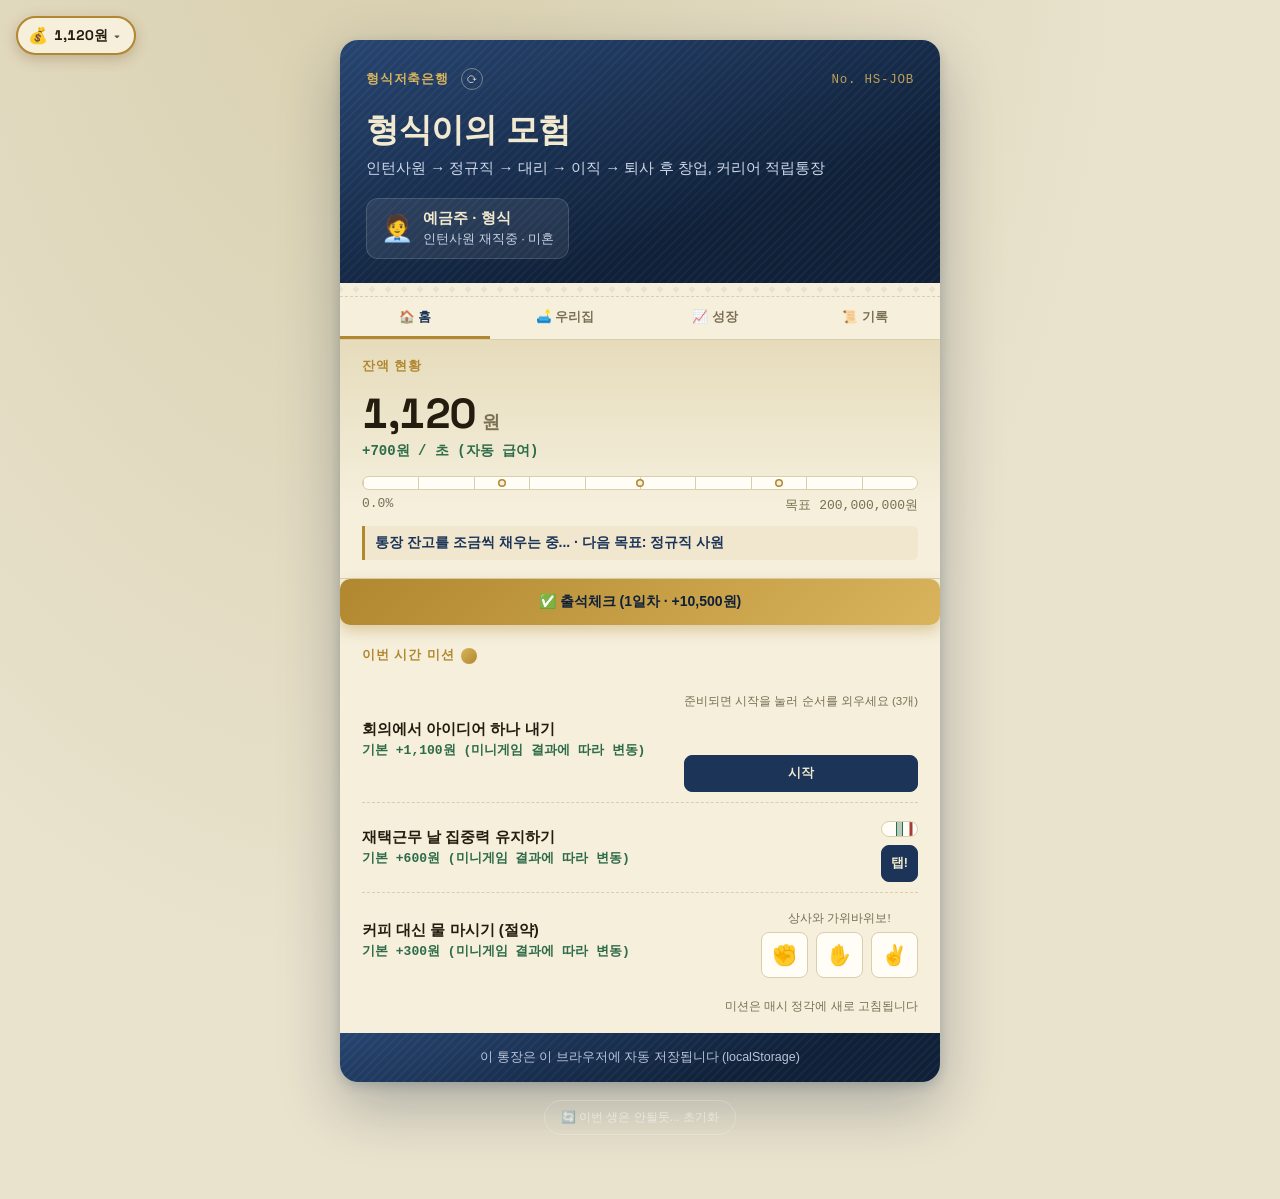
==== commit d11cd680: "Add daily price limits (상한가/하한가) to each stock Each stock now tracks a day-open reference price (res" ====
--- a/career/index.html
+++ b/career/index.html
@@ -424,6 +424,7 @@
   .stock-price.up{ color:var(--ink-green); }
   .stock-price.down{ color:var(--ink-red); }
   .stock-hold{ font-size:11.5px; color:var(--text-sub); font-family: ui-monospace, Consolas, monospace; }
+  .stock-limit{ font-size:10.5px; color:var(--text-sub); margin-bottom:10px; font-family: ui-monospace, Consolas, monospace; }
   .stock-pl{ font-size:12px; font-weight:600; color:var(--text-sub); margin:0 0 12px; font-family: ui-monospace, Consolas, monospace; }
   .stock-pl.gain{ color:var(--ink-green); }
   .stock-pl.loss{ color:var(--ink-red); }
@@ -1633,12 +1634,33 @@
     return Math.max(5000, TRADE_COOLDOWN_MS + furnitureEffect("stockCooldownSec") * 1000);
   }
 
+  const STOCK_LIMIT_PCT = 0.30; // KRX-style daily price band: dayOpenPrice ± 30%
+  function ensureStockDayOpen(s){
+    const dayKey = todayKey();
+    if(s.dayKey !== dayKey){
+      s.dayKey = dayKey;
+      s.dayOpenPrice = s.price;
+    }
+  }
+  function stockLimits(s){
+    ensureStockDayOpen(s);
+    return {
+      upper: Math.round(s.dayOpenPrice * (1 + STOCK_LIMIT_PCT)),
+      lower: Math.max(1000, Math.round(s.dayOpenPrice * (1 - STOCK_LIMIT_PCT)))
+    };
+  }
+  function clampToStockLimit(s){
+    const { upper, lower } = stockLimits(s);
+    s.price = Math.min(upper, Math.max(lower, s.price));
+  }
+
   function stockTick(){
     Object.keys(state.stocks).forEach(key => {
       const s = state.stocks[key];
       const changePct = (Math.random() * 2 - 1) * (s.volatility / 100);
       s.dir = changePct >= 0 ? 1 : -1;
       s.price = Math.max(1000, Math.round(s.price * (1 + changePct)));
+      clampToStockLimit(s);
       pushStockHistory(key, s.price, false);
       drawStockChart(key);
     });
@@ -1662,6 +1684,9 @@
     const holdVal = s.shares * s.price;
     document.getElementById("stockHold-" + key).textContent =
       "보유 " + s.shares.toLocaleString("ko-KR") + "주 · 평단가 " + fmt(s.avgPrice);
+    const limits = stockLimits(s);
+    document.getElementById("stockLimit-" + key).textContent =
+      "상한가 " + fmt(limits.upper) + " · 하한가 " + fmt(limits.lower);
 
     const plEl = document.getElementById("stockPL-" + key);
     if(s.shares > 0){
@@ -1905,6 +1930,7 @@
             <span class="stock-price mono" id="stockPrice-${key}">10,000원</span>
             <span class="stock-hold" id="stockHold-${key}">보유 0주 · 평단가 0원</span>
           </div>
+          <div class="stock-limit mono" id="stockLimit-${key}">상한가 0원 · 하한가 0원</div>
           <div class="stock-chart-wrap">
             <canvas id="stockChart-${key}"></canvas>
             <div class="stock-tooltip" id="stockTooltip-${key}"></div>
@@ -2155,6 +2181,7 @@
       const s = state.stocks[key];
       s.price = ev.stockDir > 0 ? Math.round(s.price*1.15) : Math.max(1000, Math.round(s.price*0.85));
       s.dir = ev.stockDir;
+      clampToStockLimit(s);
       pushStockHistory(key, s.price, true);
       logText = `${ev.stockDir>0?"📈":"📉"} ${s.name} 주식이 ${ev.stockDir>0?"급등":"급락"}했다 (${fmt(s.price)})`;
       drawStockChart(key);
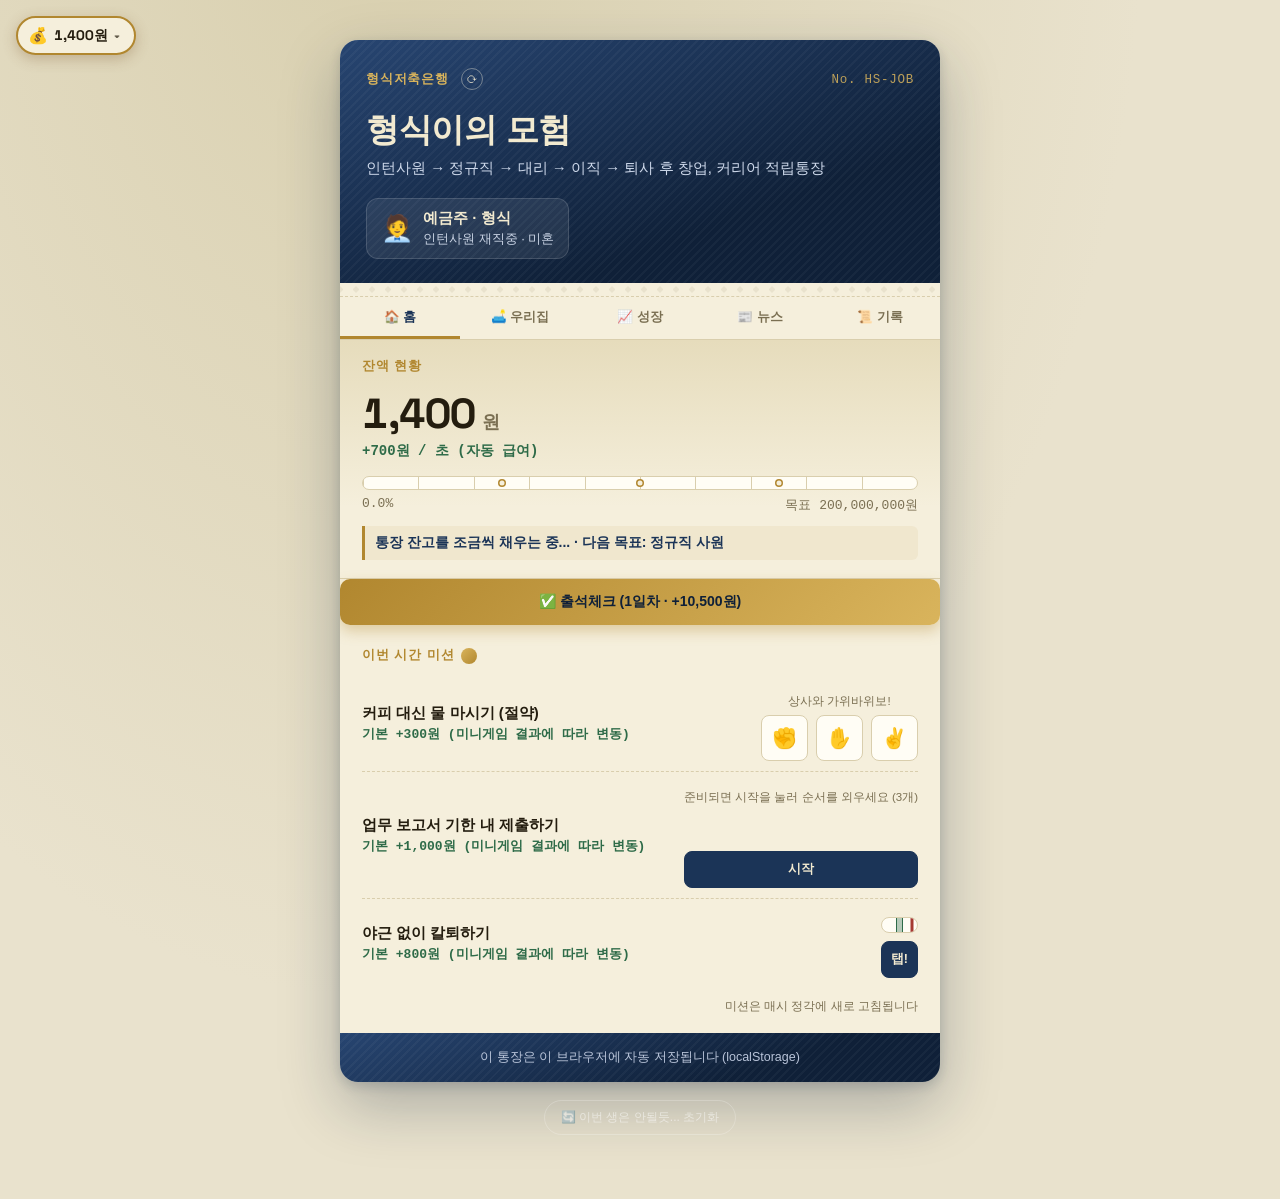
==== commit e069fe34: "Add 뉴스 (news) tab with delayed stock-moving headlines A new tab refreshes a headline every hour (sam" ====
--- a/career/index.html
+++ b/career/index.html
@@ -425,6 +425,28 @@
   .stock-price.down{ color:var(--ink-red); }
   .stock-hold{ font-size:11.5px; color:var(--text-sub); font-family: ui-monospace, Consolas, monospace; }
   .stock-limit{ font-size:10.5px; color:var(--text-sub); margin-bottom:10px; font-family: ui-monospace, Consolas, monospace; }
+
+  /* ---- News tab ---- */
+  .news-hint{ font-size:11px; color:var(--text-sub); margin-bottom:10px; }
+  .news-card{ border:1px solid var(--paper-line); border-radius:10px; padding:12px 14px; background:#fffdf5; }
+  .news-badge{
+    display:inline-block; font-size:11px; font-weight:800; padding:2px 8px; border-radius:20px;
+    margin-bottom:7px; background:rgba(177,135,47,.15); color:var(--brass);
+  }
+  .news-badge.hit{ background:rgba(46,107,72,.15); color:var(--ink-green); }
+  .news-badge.trap{ background:rgba(165,58,50,.15); color:var(--ink-red); }
+  .news-badge.noise{ background:rgba(122,111,82,.15); color:var(--text-sub); }
+  .news-headline{ font-size:15px; font-weight:800; color:var(--text-on-paper); line-height:1.4; }
+  .news-sub{ font-size:11.5px; color:var(--text-sub); margin-top:6px; }
+  .news-feed-empty{ font-size:12px; color:var(--text-sub); text-align:center; padding:10px 0; }
+  .news-feed-item{
+    display:flex; align-items:flex-start; gap:8px; padding:8px 0; border-bottom:1px dashed var(--paper-line);
+    font-size:12px;
+  }
+  .news-feed-item:last-child{ border-bottom:none; }
+  .news-feed-icon{ flex:0 0 auto; font-size:15px; }
+  .news-feed-text{ flex:1; color:var(--text-sub); line-height:1.4; }
+  .news-feed-text b{ color:var(--text-on-paper); }
   .stock-pl{ font-size:12px; font-weight:600; color:var(--text-sub); margin:0 0 12px; font-family: ui-monospace, Consolas, monospace; }
   .stock-pl.gain{ color:var(--ink-green); }
   .stock-pl.loss{ color:var(--ink-red); }
@@ -667,6 +689,7 @@
     <button class="tab-btn active" data-tab="home">🏠 홈</button>
     <button class="tab-btn" data-tab="room">🛋️ 우리집</button>
     <button class="tab-btn" data-tab="grow">📈 성장</button>
+    <button class="tab-btn" data-tab="news">📰 뉴스</button>
     <button class="tab-btn" data-tab="log">📜 기록</button>
   </div>
 
@@ -763,6 +786,19 @@
     </label>
     <div class="lotto-result" id="lottoResult">긁지 않은 복권...</div>
     <div class="lotto-odds">1등 20억원 (1/1,000,000) · 2등 3천만원 (1/100,000) · 3등 150만원 (1/5,000) · 4등 5만원 (1/300) · 5등 5천원 (1/20)</div>
+  </div>
+  </div>
+
+  <div class="tab-panel" data-panel="news">
+  <div class="ledger">
+    <div class="ledger-head">📰 속보</div>
+    <div class="news-hint">투자 힌트일 수도, 낚시성 잡담일 수도 있어요 · 매시 정각 새 소식</div>
+    <div id="newsCurrent"></div>
+  </div>
+
+  <div class="ledger">
+    <div class="ledger-head">지난 소식</div>
+    <div id="newsFeed" class="news-feed-empty">아직 지난 소식이 없어요</div>
   </div>
   </div>
 
@@ -861,6 +897,7 @@
       venture:    { name:"사업 확장",       desc:"자동 수입 +400원/초",         baseCost:6000000, cost:0, level:0, scale:1.55, value:400, unlock:5, maxLevel:12 }
     },
     missions: { date:"", items:[] },
+    news: { hourKey:"", current:null, feed:[] },
     playerName: "",
     married: false,
     spouseName: "",
@@ -1113,6 +1150,89 @@
     }
   }
 
+  // ---- News ----
+  const NEWS_UP_TEMPLATES = [
+    "{stock}, 대형 계약 체결 임박설",
+    "{stock}, 예상 뛰어넘는 실적 기대감",
+    "{stock} 경영진, 대규모 투자 계획 시사",
+    "{stock}, 신제품 반응 심상치 않다",
+    "업계 관계자 \"{stock} 조만간 좋은 소식 있을 것\"",
+    "{stock}, 해외 투자자 매수세 포착"
+  ];
+  const NEWS_DOWN_TEMPLATES = [
+    "{stock}, 주요 거래처 이탈설 솔솔",
+    "{stock}, 내부 갈등설에 시장 술렁",
+    "{stock} 실적 전망 하향 조정 소식",
+    "{stock}, 규제 리스크 부각",
+    "업계 관계자 \"{stock}, 당분간 어려울듯\"",
+    "{stock}, 노조 파업 예고에 우려 확산"
+  ];
+  const NEWS_RESOLVE_MIN_MS = 10 * 60 * 1000;
+  const NEWS_RESOLVE_MAX_MS = 40 * 60 * 1000;
+  const NEWS_MOVE_MIN_PCT = 0.10;
+  const NEWS_MOVE_MAX_PCT = 0.18;
+
+  function pickNewsOutcome(){
+    const r = Math.random();
+    if(r < 0.5) return "hit";
+    if(r < 0.7) return "trap";
+    return "noise";
+  }
+
+  function generateNews(){
+    const keys = Object.keys(state.stocks);
+    const stockKey = keys[Math.floor(Math.random() * keys.length)];
+    const stockName = state.stocks[stockKey].name;
+    const flavor = Math.random() < 0.5 ? "up" : "down";
+    const pool = flavor === "up" ? NEWS_UP_TEMPLATES : NEWS_DOWN_TEMPLATES;
+    const template = pool[Math.floor(Math.random() * pool.length)];
+    const outcome = pickNewsOutcome();
+    const impliedDir = flavor === "up" ? 1 : -1;
+    const actualDir = outcome === "noise" ? 0 : (outcome === "hit" ? impliedDir : -impliedDir);
+    const now = Date.now();
+    const item = {
+      headline: template.replace("{stock}", stockName),
+      stockKey, stockName, flavor, outcome, actualDir,
+      magnitude: NEWS_MOVE_MIN_PCT + Math.random() * (NEWS_MOVE_MAX_PCT - NEWS_MOVE_MIN_PCT),
+      createdAt: now,
+      resolveAt: now + NEWS_RESOLVE_MIN_MS + Math.random() * (NEWS_RESOLVE_MAX_MS - NEWS_RESOLVE_MIN_MS),
+      resolved: false
+    };
+    if(state.news.current){
+      state.news.feed.unshift(state.news.current);
+      state.news.feed = state.news.feed.slice(0, 8);
+    }
+    state.news.current = item;
+  }
+
+  function resolveNewsIfDue(){
+    const item = state.news.current;
+    if(!item || item.resolved || Date.now() < item.resolveAt) return;
+    item.resolved = true;
+    const s = state.stocks[item.stockKey];
+    if(s && item.actualDir !== 0){
+      s.price = Math.max(1000, Math.round(s.price * (1 + item.actualDir * item.magnitude)));
+      s.dir = item.actualDir;
+      clampToStockLimit(s);
+      pushStockHistory(item.stockKey, s.price, true);
+      drawStockChart(item.stockKey);
+    }
+    const resultLabel = item.outcome === "hit" ? "예측 적중" : item.outcome === "trap" ? "낚시였다" : "가격엔 무관했다";
+    log(`📰 [뉴스 결과] ${item.stockName} 관련 소식 - ${resultLabel}`, item.outcome === "trap" ? "loss" : (item.outcome === "hit" ? "gain" : "event"));
+    if(item.outcome !== "noise"){
+      showToast(`📰 "${item.headline}" - ${resultLabel}`, item.outcome === "hit" ? "gain" : "warn");
+    }
+  }
+
+  function ensureNews(){
+    resolveNewsIfDue();
+    const hourKey = currentHourKey();
+    if(state.news.hourKey !== hourKey){
+      state.news.hourKey = hourKey;
+      generateNews();
+    }
+  }
+
   function checkInAvailable(){
     return state.lastVisitDate !== todayKey();
   }
@@ -1179,6 +1299,47 @@
     pulseMoney(payout > 0 ? "gain" : "spend");
     if(activeMinigameTimers[key]){ clearInterval(activeMinigameTimers[key]); delete activeMinigameTimers[key]; }
     render();
+  }
+
+  let newsRenderSignature = null;
+
+  function renderNews(){
+    const cur = state.news.current;
+    const sig = (cur ? (cur.createdAt + "|" + cur.resolved) : "none") + "|" + state.news.feed.length;
+    if(sig === newsRenderSignature) return;
+    newsRenderSignature = sig;
+
+    const curEl = document.getElementById("newsCurrent");
+    if(!cur){
+      curEl.innerHTML = `<div class="news-card"><div class="news-headline">아직 속보가 없어요...</div></div>`;
+    } else {
+      let badgeClass = "", badgeText = "🔴 속보", subText = "시장 반응을 지켜보는 중...";
+      if(cur.resolved){
+        if(cur.outcome === "hit"){ badgeClass = "hit"; badgeText = "✅ 적중"; subText = `${cur.stockName} 실제로 ${cur.actualDir>0?"급등":"급락"}했다`; }
+        else if(cur.outcome === "trap"){ badgeClass = "trap"; badgeText = "🎣 낚시"; subText = `예상과 반대로 ${cur.actualDir>0?"급등":"급락"}했다`; }
+        else { badgeClass = "noise"; badgeText = "💬 잡담"; subText = "가격에는 별 영향이 없었다"; }
+      }
+      curEl.innerHTML = `
+        <div class="news-card">
+          <span class="news-badge ${badgeClass}">${badgeText}</span>
+          <div class="news-headline">${cur.headline}</div>
+          <div class="news-sub">${subText}</div>
+        </div>
+      `;
+    }
+
+    const feedEl = document.getElementById("newsFeed");
+    if(state.news.feed.length === 0){
+      feedEl.className = "news-feed-empty";
+      feedEl.textContent = "아직 지난 소식이 없어요";
+    } else {
+      feedEl.className = "";
+      feedEl.innerHTML = state.news.feed.map(it => {
+        const icon = !it.resolved ? "⏳" : (it.outcome === "hit" ? "✅" : it.outcome === "trap" ? "🎣" : "💬");
+        const label = !it.resolved ? "미확정으로 넘어감" : (it.outcome === "hit" ? "예측 적중" : it.outcome === "trap" ? "낚시였다" : "가격엔 무관했다");
+        return `<div class="news-feed-item"><span class="news-feed-icon">${icon}</span><span class="news-feed-text"><b>${it.headline}</b><br>${label}</span></div>`;
+      }).join("");
+    }
   }
 
   let missionsRenderSignature = null;
@@ -1492,6 +1653,7 @@
 
   function render(){
     ensureDailyMissions();
+    ensureNews();
     document.documentElement.setAttribute("data-stage", Math.min(state.stageIndex, 4));
     document.getElementById("moneyDisplay").textContent = Math.floor(state.money).toLocaleString("ko-KR");
     document.getElementById("incomeDisplay").textContent = "+" + fmt(currentCps()) + " / 초 (자동 급여)";
@@ -1545,6 +1707,7 @@
 
     renderUpgrades();
     renderMissions();
+    renderNews();
     renderRoom();
     updateLottoButton();
     updateCheckInButton();
@@ -2570,6 +2733,7 @@
   document.getElementById("lottoAutoToggle").checked = !!state.lottoAutoBuy;
   state.modalOpen = false;
   ensureDailyMissions();
+  ensureNews();
   applyOfflineEarnings();
   render();
   log("통장을 개설했습니다. 형식이의 커리어를 응원해주세요.", "event");
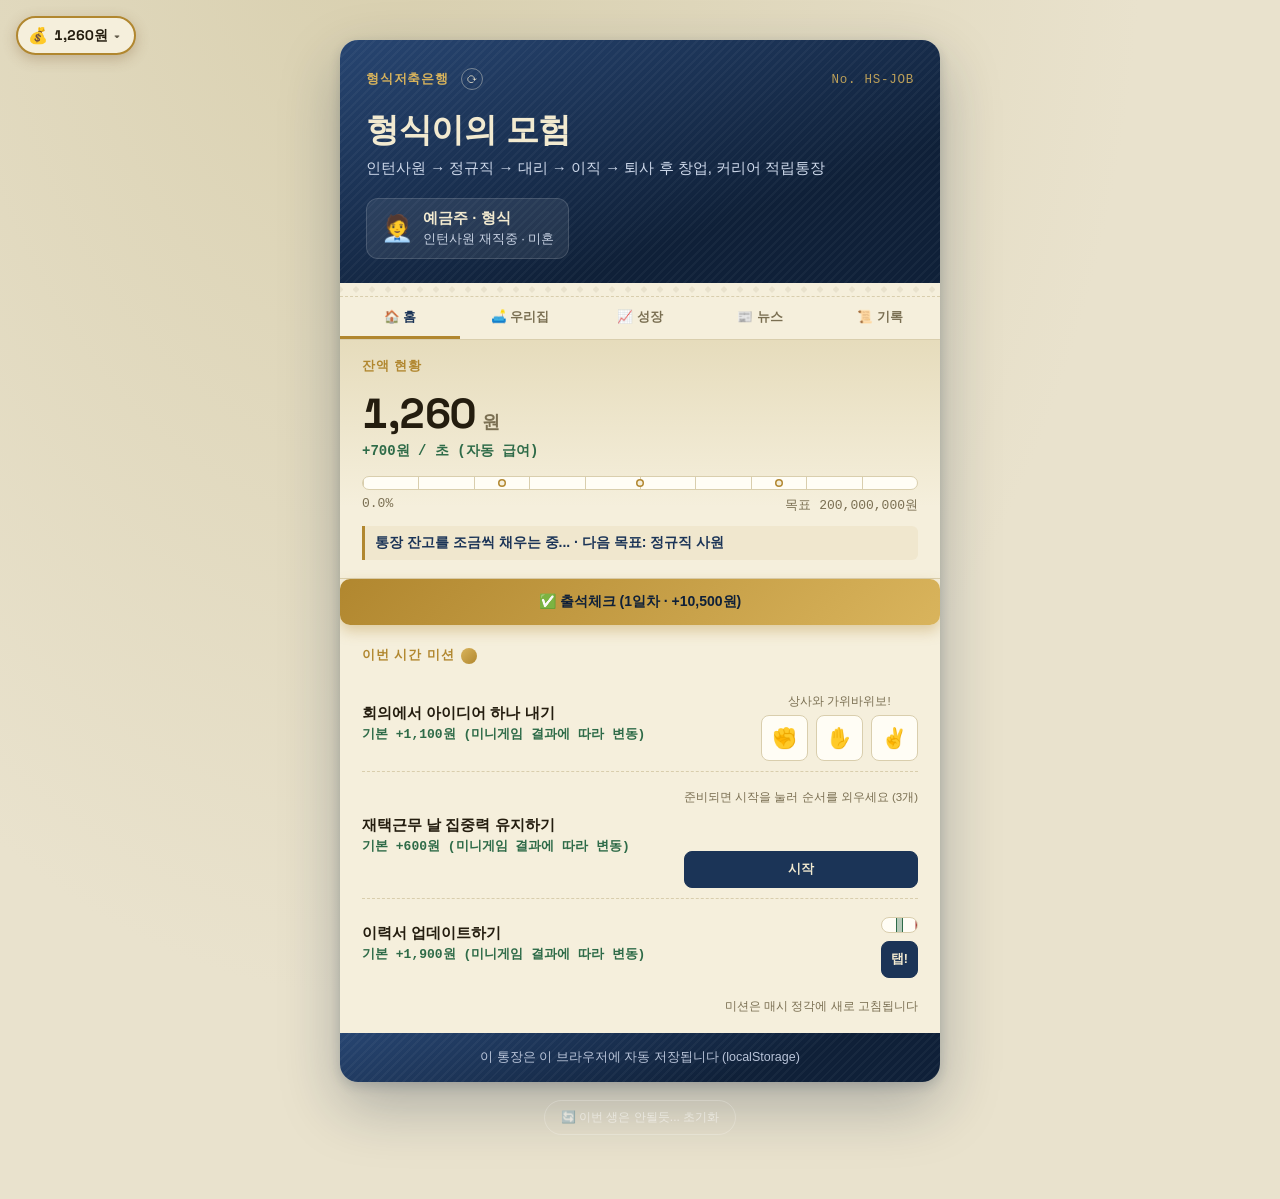
==== commit cb329ad9: "Refresh stock price limits hourly instead of per real calendar day Every other cadence in this game " ====
--- a/career/index.html
+++ b/career/index.html
@@ -1797,19 +1797,19 @@
     return Math.max(5000, TRADE_COOLDOWN_MS + furnitureEffect("stockCooldownSec") * 1000);
   }
 
-  const STOCK_LIMIT_PCT = 0.30; // KRX-style daily price band: dayOpenPrice ± 30%
-  function ensureStockDayOpen(s){
-    const dayKey = todayKey();
-    if(s.dayKey !== dayKey){
-      s.dayKey = dayKey;
-      s.dayOpenPrice = s.price;
+  const STOCK_LIMIT_PCT = 0.30; // KRX-style price band: rangeOpenPrice ± 30%, refreshed hourly
+  function ensureStockRangeOpen(s){
+    const hourKey = currentHourKey();
+    if(s.rangeHourKey !== hourKey){
+      s.rangeHourKey = hourKey;
+      s.rangeOpenPrice = s.price;
     }
   }
   function stockLimits(s){
-    ensureStockDayOpen(s);
+    ensureStockRangeOpen(s);
     return {
-      upper: Math.round(s.dayOpenPrice * (1 + STOCK_LIMIT_PCT)),
-      lower: Math.max(1000, Math.round(s.dayOpenPrice * (1 - STOCK_LIMIT_PCT)))
+      upper: Math.round(s.rangeOpenPrice * (1 + STOCK_LIMIT_PCT)),
+      lower: Math.max(1000, Math.round(s.rangeOpenPrice * (1 - STOCK_LIMIT_PCT)))
     };
   }
   function clampToStockLimit(s){
@@ -1849,7 +1849,7 @@
       "보유 " + s.shares.toLocaleString("ko-KR") + "주 · 평단가 " + fmt(s.avgPrice);
     const limits = stockLimits(s);
     document.getElementById("stockLimit-" + key).textContent =
-      "상한가 " + fmt(limits.upper) + " · 하한가 " + fmt(limits.lower);
+      "상한가 " + fmt(limits.upper) + " · 하한가 " + fmt(limits.lower) + " (매시 정각 갱신)";
 
     const plEl = document.getElementById("stockPL-" + key);
     if(s.shares > 0){
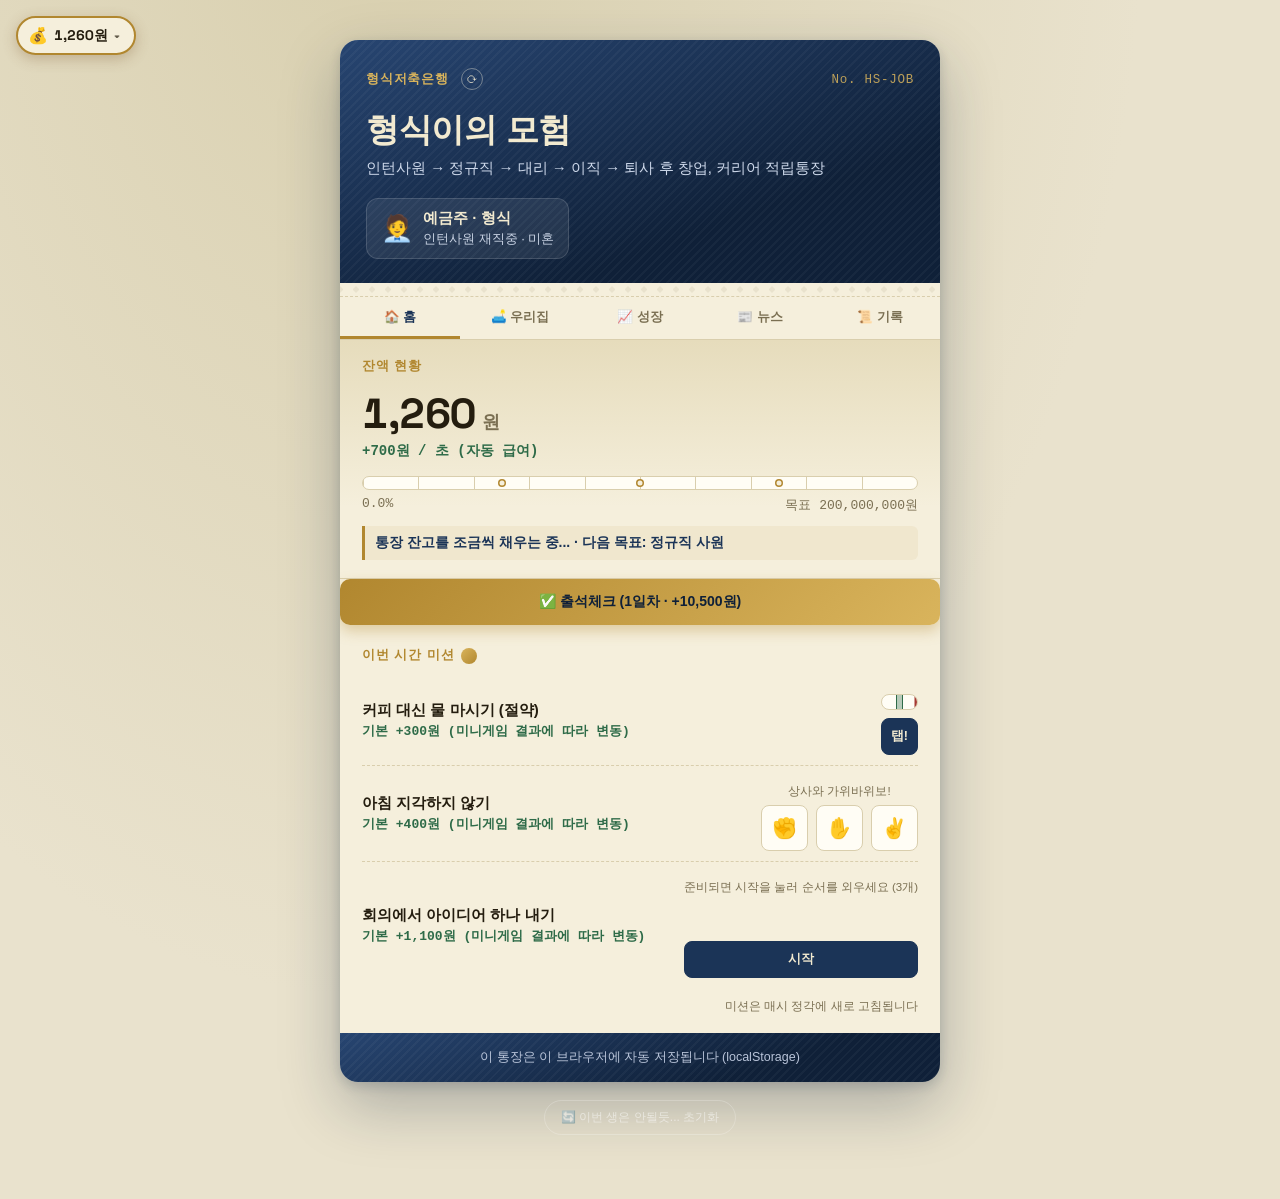
==== commit 646c75b0: "Fix 상한가/하한가: informational all-time high/low, not a price clamp Misread the original request — 상한가/하" ====
--- a/career/index.html
+++ b/career/index.html
@@ -1213,7 +1213,7 @@
     if(s && item.actualDir !== 0){
       s.price = Math.max(1000, Math.round(s.price * (1 + item.actualDir * item.magnitude)));
       s.dir = item.actualDir;
-      clampToStockLimit(s);
+      trackStockExtreme(s);
       pushStockHistory(item.stockKey, s.price, true);
       drawStockChart(item.stockKey);
     }
@@ -1797,24 +1797,17 @@
     return Math.max(5000, TRADE_COOLDOWN_MS + furnitureEffect("stockCooldownSec") * 1000);
   }
 
-  const STOCK_LIMIT_PCT = 0.30; // KRX-style price band: rangeOpenPrice ± 30%, refreshed hourly
-  function ensureStockRangeOpen(s){
-    const hourKey = currentHourKey();
-    if(s.rangeHourKey !== hourKey){
-      s.rangeHourKey = hourKey;
-      s.rangeOpenPrice = s.price;
-    }
-  }
+  // 상한가/하한가 here are purely informational: the highest and lowest price
+  // this stock has ever reached, as a reference for the player's own judgment —
+  // not a clamp on where the price is allowed to move.
   function stockLimits(s){
-    ensureStockRangeOpen(s);
-    return {
-      upper: Math.round(s.rangeOpenPrice * (1 + STOCK_LIMIT_PCT)),
-      lower: Math.max(1000, Math.round(s.rangeOpenPrice * (1 - STOCK_LIMIT_PCT)))
-    };
-  }
-  function clampToStockLimit(s){
-    const { upper, lower } = stockLimits(s);
-    s.price = Math.min(upper, Math.max(lower, s.price));
+    if(s.allTimeHigh == null) s.allTimeHigh = s.price;
+    if(s.allTimeLow == null) s.allTimeLow = s.price;
+    return { upper: s.allTimeHigh, lower: s.allTimeLow };
+  }
+  function trackStockExtreme(s){
+    if(s.allTimeHigh == null || s.price > s.allTimeHigh) s.allTimeHigh = s.price;
+    if(s.allTimeLow == null || s.price < s.allTimeLow) s.allTimeLow = s.price;
   }
 
   function stockTick(){
@@ -1823,7 +1816,7 @@
       const changePct = (Math.random() * 2 - 1) * (s.volatility / 100);
       s.dir = changePct >= 0 ? 1 : -1;
       s.price = Math.max(1000, Math.round(s.price * (1 + changePct)));
-      clampToStockLimit(s);
+      trackStockExtreme(s);
       pushStockHistory(key, s.price, false);
       drawStockChart(key);
     });
@@ -1849,7 +1842,7 @@
       "보유 " + s.shares.toLocaleString("ko-KR") + "주 · 평단가 " + fmt(s.avgPrice);
     const limits = stockLimits(s);
     document.getElementById("stockLimit-" + key).textContent =
-      "상한가 " + fmt(limits.upper) + " · 하한가 " + fmt(limits.lower) + " (매시 정각 갱신)";
+      "상한가 " + fmt(limits.upper) + " · 하한가 " + fmt(limits.lower) + " (역대 최고·최저가)";
 
     const plEl = document.getElementById("stockPL-" + key);
     if(s.shares > 0){
@@ -2344,7 +2337,7 @@
       const s = state.stocks[key];
       s.price = ev.stockDir > 0 ? Math.round(s.price*1.15) : Math.max(1000, Math.round(s.price*0.85));
       s.dir = ev.stockDir;
-      clampToStockLimit(s);
+      trackStockExtreme(s);
       pushStockHistory(key, s.price, true);
       logText = `${ev.stockDir>0?"📈":"📉"} ${s.name} 주식이 ${ev.stockDir>0?"급등":"급락"}했다 (${fmt(s.price)})`;
       drawStockChart(key);
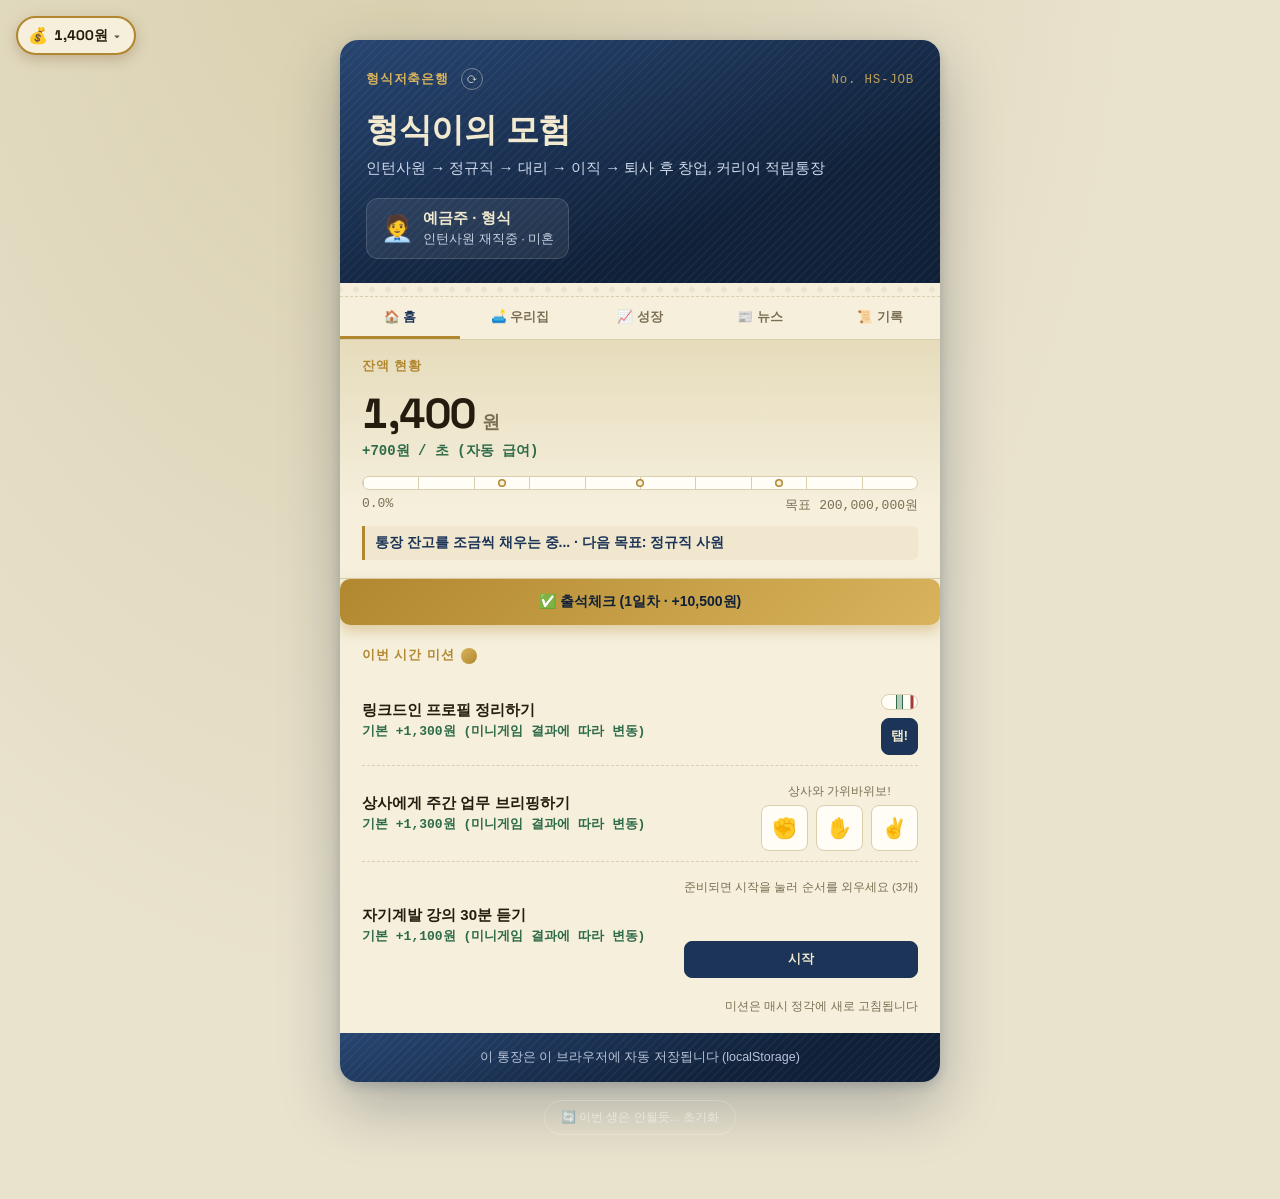
==== commit 5b880d84: "Chart high/low reference lines, all-or-nothing sell-all - Stock detail charts now draw dashed lines " ====
--- a/career/index.html
+++ b/career/index.html
@@ -1910,15 +1910,18 @@
   }
 
   function sellAllStocks(){
-    const keys = Object.keys(state.stocks).filter(k =>
-      state.stocks[k].shares > 0 && Date.now() >= state.stocks[k].tradeCooldownUntil
-    );
-    if(keys.length === 0){
-      showToast("매도할 수 있는 보유 종목이 없어요 (쿨다운 중일 수 있어요)", "warn");
+    const heldKeys = Object.keys(state.stocks).filter(k => state.stocks[k].shares > 0);
+    if(heldKeys.length === 0){
+      showToast("매도할 보유 종목이 없어요", "warn");
       return;
     }
-    keys.forEach(k => sellStock(k, 1));
-    showToast(`보유 종목 ${keys.length}개 전량 매도 완료`, "gain");
+    const cooldownKeys = heldKeys.filter(k => Date.now() < state.stocks[k].tradeCooldownUntil);
+    if(cooldownKeys.length > 0){
+      showToast(`${cooldownKeys.length}개 종목이 쿨다운 중이라 전량 매도할 수 없어요`, "warn");
+      return;
+    }
+    heldKeys.forEach(k => sellStock(k, 1));
+    showToast(`보유 종목 ${heldKeys.length}개 전량 매도 완료`, "gain");
   }
 
   function updateSellAllStocksBtn(){
@@ -1941,8 +1944,14 @@
       plEl.textContent = `${pl>=0?"+":""}${fmt(pl)} (${plPct>=0?"+":""}${plPct.toFixed(1)}%)`;
       plEl.className = "mono " + plClass;
       summary.style.display = "flex";
-      btn.disabled = false;
-      btn.textContent = `💰 보유 종목 전량 매도 (${heldKeys.length}종목 · ${fmt(valuation)})`;
+      const onCooldown = heldKeys.some(k => Date.now() < state.stocks[k].tradeCooldownUntil);
+      if(onCooldown){
+        btn.disabled = true;
+        btn.textContent = "⏳ 일부 종목 쿨다운 중 (전량 매도 불가)";
+      } else {
+        btn.disabled = false;
+        btn.textContent = `💰 보유 종목 전량 매도 (${heldKeys.length}종목 · ${fmt(valuation)})`;
+      }
     }
   }
   document.getElementById("sellAllStocksBtn").addEventListener("click", sellAllStocks);
@@ -2129,8 +2138,9 @@
     const s = state.stocks[key];
     const prices = s.history;
     if(prices.length < 2) return;
-
-    const min = Math.min(...prices), max = Math.max(...prices);
+    const { upper: allTimeHigh, lower: allTimeLow } = stockLimits(s);
+
+    const min = Math.min(...prices, allTimeLow), max = Math.max(...prices, allTimeHigh);
     const pad = (max - min) * 0.18 || Math.max(max * 0.05, 10);
     const yMin = min - pad, yMax = max + pad;
     const stepX = w / (prices.length - 1);
@@ -2143,6 +2153,22 @@
       const gy = Math.round(h * (g / 4)) + 0.5;
       ctx.beginPath(); ctx.moveTo(0, gy); ctx.lineTo(w, gy); ctx.stroke();
     }
+
+    ctx.save();
+    ctx.setLineDash([4, 3]);
+    ctx.lineWidth = 1;
+    ctx.font = "9px ui-monospace, Consolas, monospace";
+    const highY = Math.round(yAt(allTimeHigh)) + 0.5;
+    ctx.strokeStyle = "rgba(46,107,72,.55)";
+    ctx.beginPath(); ctx.moveTo(0, highY); ctx.lineTo(w, highY); ctx.stroke();
+    ctx.fillStyle = "rgba(46,107,72,.85)";
+    ctx.fillText("최고 " + allTimeHigh.toLocaleString("ko-KR"), 4, Math.max(9, highY - 3));
+    const lowY = Math.round(yAt(allTimeLow)) + 0.5;
+    ctx.strokeStyle = "rgba(165,58,50,.55)";
+    ctx.beginPath(); ctx.moveTo(0, lowY); ctx.lineTo(w, lowY); ctx.stroke();
+    ctx.fillStyle = "rgba(165,58,50,.85)";
+    ctx.fillText("최저 " + allTimeLow.toLocaleString("ko-KR"), 4, Math.min(h - 3, lowY + 10));
+    ctx.restore();
 
     const trendUp = prices[prices.length - 1] >= prices[0];
     const lineColor = trendUp ? "#2e6b48" : "#a53a32";
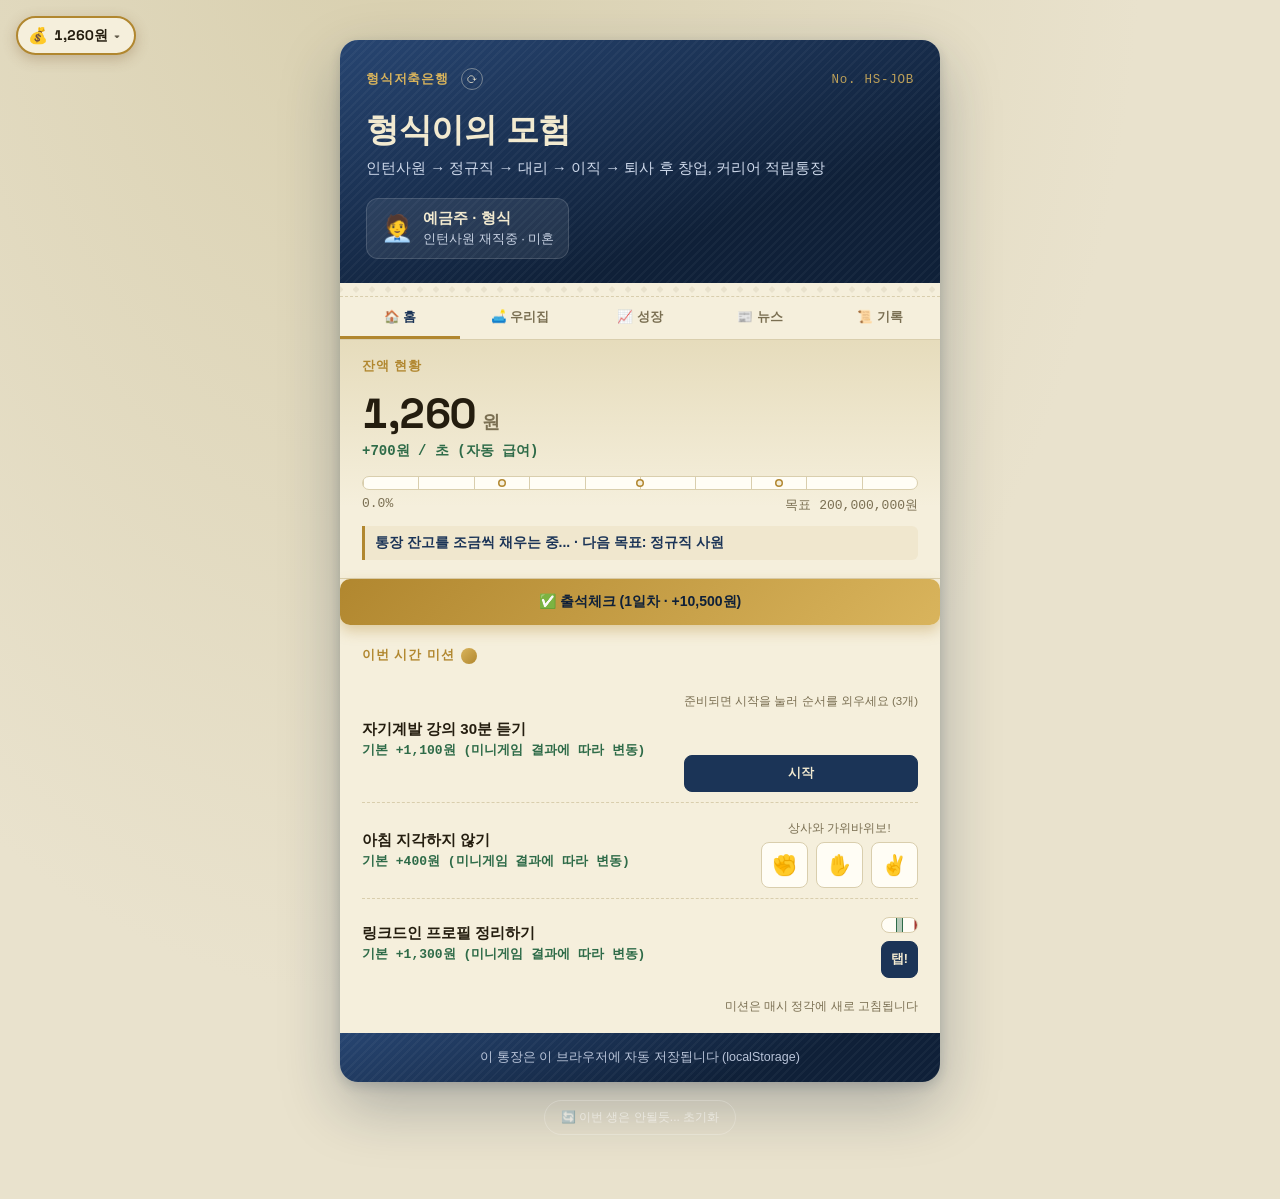
==== commit 532eb5b4: "Add stock delisting/relisting, risk labels, revert chart lines, speed up news - Removed the 1,000원 p" ====
--- a/career/index.html
+++ b/career/index.html
@@ -400,6 +400,13 @@
   .stock-star-btn.watched{ opacity:1; background:var(--brass-light); border-color:var(--brass); }
   .stock-ov-info{ flex:1; min-width:0; display:flex; flex-direction:column; gap:2px; }
   .stock-ov-name{ font-size:13px; font-weight:700; }
+  .stock-risk-badge{
+    display:inline-block; font-size:9px; font-weight:800; padding:1px 6px; border-radius:20px;
+    vertical-align:middle; margin-left:2px;
+  }
+  .stock-risk-badge.risk-low{ background:rgba(46,107,72,.15); color:var(--ink-green); }
+  .stock-risk-badge.risk-mid{ background:rgba(177,135,47,.18); color:var(--brass); }
+  .stock-risk-badge.risk-high{ background:rgba(165,58,50,.15); color:var(--ink-red); }
   .stock-ov-sub{
     font-size:10.5px; font-weight:600; font-family: ui-monospace, Consolas, monospace;
     white-space:normal; word-break:keep-all; line-height:1.35;
@@ -792,7 +799,7 @@
   <div class="tab-panel" data-panel="news">
   <div class="ledger">
     <div class="ledger-head">📰 속보</div>
-    <div class="news-hint">투자 힌트일 수도, 낚시성 잡담일 수도 있어요 · 매시 정각 새 소식</div>
+    <div class="news-hint">투자 힌트일 수도, 낚시성 잡담일 수도 있어요 · 15분마다 새 소식</div>
     <div id="newsCurrent"></div>
   </div>
 
@@ -897,7 +904,7 @@
       venture:    { name:"사업 확장",       desc:"자동 수입 +400원/초",         baseCost:6000000, cost:0, level:0, scale:1.55, value:400, unlock:5, maxLevel:12 }
     },
     missions: { date:"", items:[] },
-    news: { hourKey:"", current:null, feed:[] },
+    news: { nextAt:0, current:null, feed:[] },
     playerName: "",
     married: false,
     spouseName: "",
@@ -1167,8 +1174,9 @@
     "업계 관계자 \"{stock}, 당분간 어려울듯\"",
     "{stock}, 노조 파업 예고에 우려 확산"
   ];
-  const NEWS_RESOLVE_MIN_MS = 10 * 60 * 1000;
-  const NEWS_RESOLVE_MAX_MS = 40 * 60 * 1000;
+  const NEWS_INTERVAL_MS = 15 * 60 * 1000;
+  const NEWS_RESOLVE_MIN_MS = 3 * 60 * 1000;
+  const NEWS_RESOLVE_MAX_MS = 10 * 60 * 1000;
   const NEWS_MOVE_MIN_PCT = 0.10;
   const NEWS_MOVE_MAX_PCT = 0.18;
 
@@ -1180,12 +1188,14 @@
   }
 
   function generateNews(){
-    const keys = Object.keys(state.stocks);
-    const stockKey = keys[Math.floor(Math.random() * keys.length)];
+    const allKeys = Object.keys(state.stocks);
+    const liveKeys = allKeys.filter(k => !state.stocks[k].delisted);
+    const stockPool = liveKeys.length > 0 ? liveKeys : allKeys;
+    const stockKey = stockPool[Math.floor(Math.random() * stockPool.length)];
     const stockName = state.stocks[stockKey].name;
     const flavor = Math.random() < 0.5 ? "up" : "down";
-    const pool = flavor === "up" ? NEWS_UP_TEMPLATES : NEWS_DOWN_TEMPLATES;
-    const template = pool[Math.floor(Math.random() * pool.length)];
+    const templatePool = flavor === "up" ? NEWS_UP_TEMPLATES : NEWS_DOWN_TEMPLATES;
+    const template = templatePool[Math.floor(Math.random() * templatePool.length)];
     const outcome = pickNewsOutcome();
     const impliedDir = flavor === "up" ? 1 : -1;
     const actualDir = outcome === "noise" ? 0 : (outcome === "hit" ? impliedDir : -impliedDir);
@@ -1203,6 +1213,7 @@
       state.news.feed = state.news.feed.slice(0, 8);
     }
     state.news.current = item;
+    state.news.nextAt = now + NEWS_INTERVAL_MS;
   }
 
   function resolveNewsIfDue(){
@@ -1210,10 +1221,9 @@
     if(!item || item.resolved || Date.now() < item.resolveAt) return;
     item.resolved = true;
     const s = state.stocks[item.stockKey];
-    if(s && item.actualDir !== 0){
-      s.price = Math.max(1000, Math.round(s.price * (1 + item.actualDir * item.magnitude)));
+    if(s && !s.delisted && item.actualDir !== 0){
       s.dir = item.actualDir;
-      trackStockExtreme(s);
+      applyStockPrice(item.stockKey, s.price * (1 + item.actualDir * item.magnitude));
       pushStockHistory(item.stockKey, s.price, true);
       drawStockChart(item.stockKey);
     }
@@ -1226,9 +1236,7 @@
 
   function ensureNews(){
     resolveNewsIfDue();
-    const hourKey = currentHourKey();
-    if(state.news.hourKey !== hourKey){
-      state.news.hourKey = hourKey;
+    if(!state.news.current || Date.now() >= state.news.nextAt){
       generateNews();
     }
   }
@@ -1654,6 +1662,7 @@
   function render(){
     ensureDailyMissions();
     ensureNews();
+    ensureRelistings();
     document.documentElement.setAttribute("data-stage", Math.min(state.stageIndex, 4));
     document.getElementById("moneyDisplay").textContent = Math.floor(state.money).toLocaleString("ko-KR");
     document.getElementById("incomeDisplay").textContent = "+" + fmt(currentCps()) + " / 초 (자동 급여)";
@@ -1810,13 +1819,66 @@
     if(s.allTimeLow == null || s.price < s.allTimeLow) s.allTimeLow = s.price;
   }
 
+  const DELIST_COOLDOWN_MS = 60 * 60 * 1000; // 1 hour
+
+  function delistStock(key){
+    const s = state.stocks[key];
+    if(s.delisted) return;
+    const hadShares = s.shares > 0;
+    const lostValue = s.shares * s.avgPrice;
+    s.delisted = true;
+    s.relistAt = Date.now() + DELIST_COOLDOWN_MS;
+    s.price = 0;
+    s.dir = -1;
+    s.shares = 0;
+    s.avgPrice = 0;
+    log(`💀 ${s.name} 상장폐지!` + (hadShares ? ` 보유 주식이 전부 휴지조각이 됐다 (-${fmt(lostValue)})` : " 다행히 보유 중은 아니었다"), "loss");
+    showToast(`💀 ${s.name} 상장폐지${hadShares ? " · 보유 주식 전량 손실" : ""}`, "warn");
+  }
+
+  function relistStock(key){
+    const s = state.stocks[key];
+    s.delisted = false;
+    s.relistAt = 0;
+    s.price = 10000;
+    s.dir = 1;
+    s.shares = 0;
+    s.avgPrice = 0;
+    s.history = [10000, 10000];
+    s.historyFlags = [false, false];
+    s.allTimeHigh = 10000;
+    s.allTimeLow = 10000;
+    log(`🎉 ${s.name}, 재상장했다!`, "gain");
+    showToast(`🎉 ${s.name} 재상장!`, "gain");
+  }
+
+  function ensureRelistings(){
+    Object.keys(state.stocks).forEach(key => {
+      const s = state.stocks[key];
+      if(s.delisted && Date.now() >= s.relistAt) relistStock(key);
+    });
+  }
+
+  // Applies a newly computed price, routing through the delist trigger
+  // (price hits 0) instead of letting price go negative or clamping it.
+  // Below this, rounding to the nearest won means percentage-based moves can
+  // never actually reach exactly 0 (e.g. Math.round(1 * 0.88) = 1 forever),
+  // so delisting triggers off a small threshold instead of a literal 0.
+  const DELIST_PRICE_THRESHOLD = 100;
+  function applyStockPrice(key, newPrice){
+    const s = state.stocks[key];
+    s.price = Math.max(0, Math.round(newPrice));
+    if(s.price <= DELIST_PRICE_THRESHOLD) delistStock(key);
+    else trackStockExtreme(s);
+  }
+
   function stockTick(){
     Object.keys(state.stocks).forEach(key => {
       const s = state.stocks[key];
+      if(s.delisted) return;
       const changePct = (Math.random() * 2 - 1) * (s.volatility / 100);
       s.dir = changePct >= 0 ? 1 : -1;
-      s.price = Math.max(1000, Math.round(s.price * (1 + changePct)));
-      trackStockExtreme(s);
+      applyStockPrice(key, s.price * (1 + changePct));
       pushStockHistory(key, s.price, false);
       drawStockChart(key);
     });
@@ -1835,6 +1897,28 @@
   function renderStock(key){
     const s = state.stocks[key];
     const priceEl = document.getElementById("stockPrice-" + key);
+    const buyBtn = document.getElementById("stockBuy-" + key);
+    const buyAllBtn = document.getElementById("stockBuyAll-" + key);
+    const sellHalfBtn = document.getElementById("stockSellHalf-" + key);
+    const sellBtn = document.getElementById("stockSell-" + key);
+    const plEl = document.getElementById("stockPL-" + key);
+
+    if(s.delisted){
+      const remainSec = Math.max(0, Math.ceil((s.relistAt - Date.now())/1000));
+      const mins = Math.floor(remainSec/60), secs = remainSec%60;
+      priceEl.textContent = "상장폐지";
+      priceEl.className = "stock-price mono down";
+      document.getElementById("stockHold-" + key).textContent =
+        `재상장까지 ${mins}분 ${secs}초`;
+      const limits = stockLimits(s);
+      document.getElementById("stockLimit-" + key).textContent =
+        "상한가 " + fmt(limits.upper) + " · 하한가 " + fmt(limits.lower) + " (역대 최고·최저가)";
+      plEl.textContent = "거래 불가";
+      plEl.className = "stock-pl mono loss";
+      [buyBtn, buyAllBtn, sellHalfBtn, sellBtn].forEach(b => { b.disabled = true; b.textContent = "상장폐지"; });
+      return;
+    }
+
     priceEl.textContent = fmt(s.price);
     priceEl.className = "stock-price mono " + (s.dir >= 0 ? "up" : "down");
     const holdVal = s.shares * s.price;
@@ -1844,7 +1928,6 @@
     document.getElementById("stockLimit-" + key).textContent =
       "상한가 " + fmt(limits.upper) + " · 하한가 " + fmt(limits.lower) + " (역대 최고·최저가)";
 
-    const plEl = document.getElementById("stockPL-" + key);
     if(s.shares > 0){
       const costBasis = s.avgPrice * s.shares;
       const pl = holdVal - costBasis;
@@ -1858,10 +1941,6 @@
 
     const onCooldown = Date.now() < s.tradeCooldownUntil;
     const cooldownSec = onCooldown ? Math.ceil((s.tradeCooldownUntil - Date.now())/1000) : 0;
-    const buyBtn = document.getElementById("stockBuy-" + key);
-    const buyAllBtn = document.getElementById("stockBuyAll-" + key);
-    const sellHalfBtn = document.getElementById("stockSellHalf-" + key);
-    const sellBtn = document.getElementById("stockSell-" + key);
     buyBtn.disabled = onCooldown || state.money < s.price;
     buyAllBtn.disabled = onCooldown || state.money < s.price;
     sellHalfBtn.disabled = onCooldown || s.shares <= 0;
@@ -1874,7 +1953,7 @@
 
   function buyStock(key, budget){
     const s = state.stocks[key];
-    if(Date.now() < s.tradeCooldownUntil) return;
+    if(s.delisted || Date.now() < s.tradeCooldownUntil) return;
     if(budget <= 0 || state.money < Math.min(budget, s.price)) return;
     const askPrice = s.price * (1 + TRADE_FEE);
     const shares = Math.floor(Math.min(budget, state.money) / askPrice);
@@ -2047,27 +2126,43 @@
     render();
   }
 
+  function riskTier(volatility){
+    if(volatility <= 3) return { label:"안정형", cls:"risk-low" };
+    if(volatility <= 7) return { label:"보통", cls:"risk-mid" };
+    return { label:"고위험", cls:"risk-high" };
+  }
+
   function renderStockOverview(){
     const list = document.getElementById("stockOverview");
     list.innerHTML = "";
     Object.entries(state.stocks).forEach(([key, s]) => {
       const row = document.createElement("div");
       row.className = "stock-ov-row";
+      const tier = riskTier(s.volatility);
+      const riskBadge = `<span class="stock-risk-badge ${tier.cls}">${tier.label}</span>`;
       let subHtml = "";
-      if(s.shares > 0){
-        const holdVal = s.shares * s.price;
-        const costBasis = s.avgPrice * s.shares;
-        const pl = holdVal - costBasis;
-        const plPct = costBasis > 0 ? (pl / costBasis * 100) : 0;
-        subHtml = `<span class="stock-ov-sub ${pl >= 0 ? "gain" : "loss"}">평가 ${fmt(holdVal)} · ${pl>=0?"+":""}${fmt(pl)} (${plPct>=0?"+":""}${plPct.toFixed(1)}%)</span>`;
+      let priceHtml;
+      if(s.delisted){
+        const remainSec = Math.max(0, Math.ceil((s.relistAt - Date.now())/1000));
+        subHtml = `<span class="stock-ov-sub loss">재상장까지 ${Math.floor(remainSec/60)}분</span>`;
+        priceHtml = `<span class="stock-ov-price mono down">상장폐지</span>`;
+      } else {
+        if(s.shares > 0){
+          const holdVal = s.shares * s.price;
+          const costBasis = s.avgPrice * s.shares;
+          const pl = holdVal - costBasis;
+          const plPct = costBasis > 0 ? (pl / costBasis * 100) : 0;
+          subHtml = `<span class="stock-ov-sub ${pl >= 0 ? "gain" : "loss"}">평가 ${fmt(holdVal)} · ${pl>=0?"+":""}${fmt(pl)} (${plPct>=0?"+":""}${plPct.toFixed(1)}%)</span>`;
+        }
+        priceHtml = `<span class="stock-ov-price mono ${s.dir >= 0 ? "up" : "down"}">${fmt(s.price)}</span>`;
       }
       row.innerHTML = `
         <button class="stock-star-btn${s.watched ? " watched" : ""}" data-key="${key}">⭐</button>
         <div class="stock-ov-info">
-          <span class="stock-ov-name">${s.name}</span>
+          <span class="stock-ov-name">${s.name} ${riskBadge}</span>
           ${subHtml}
         </div>
-        <span class="stock-ov-price mono ${s.dir >= 0 ? "up" : "down"}">${fmt(s.price)}</span>
+        ${priceHtml}
       `;
       list.appendChild(row);
     });
@@ -2089,8 +2184,9 @@
         const s = state.stocks[key];
         const card = document.createElement("div");
         card.className = "ledger insert-card";
+        const tier = riskTier(s.volatility);
         card.innerHTML = `
-          <div class="ledger-head">재테크 현황 · ${s.name}</div>
+          <div class="ledger-head">재테크 현황 · ${s.name} <span class="stock-risk-badge ${tier.cls}">${tier.label}</span></div>
           <div class="stock-row">
             <span class="stock-price mono" id="stockPrice-${key}">10,000원</span>
             <span class="stock-hold" id="stockHold-${key}">보유 0주 · 평단가 0원</span>
@@ -2138,9 +2234,8 @@
     const s = state.stocks[key];
     const prices = s.history;
     if(prices.length < 2) return;
-    const { upper: allTimeHigh, lower: allTimeLow } = stockLimits(s);
-
-    const min = Math.min(...prices, allTimeLow), max = Math.max(...prices, allTimeHigh);
+
+    const min = Math.min(...prices), max = Math.max(...prices);
     const pad = (max - min) * 0.18 || Math.max(max * 0.05, 10);
     const yMin = min - pad, yMax = max + pad;
     const stepX = w / (prices.length - 1);
@@ -2153,22 +2248,6 @@
       const gy = Math.round(h * (g / 4)) + 0.5;
       ctx.beginPath(); ctx.moveTo(0, gy); ctx.lineTo(w, gy); ctx.stroke();
     }
-
-    ctx.save();
-    ctx.setLineDash([4, 3]);
-    ctx.lineWidth = 1;
-    ctx.font = "9px ui-monospace, Consolas, monospace";
-    const highY = Math.round(yAt(allTimeHigh)) + 0.5;
-    ctx.strokeStyle = "rgba(46,107,72,.55)";
-    ctx.beginPath(); ctx.moveTo(0, highY); ctx.lineTo(w, highY); ctx.stroke();
-    ctx.fillStyle = "rgba(46,107,72,.85)";
-    ctx.fillText("최고 " + allTimeHigh.toLocaleString("ko-KR"), 4, Math.max(9, highY - 3));
-    const lowY = Math.round(yAt(allTimeLow)) + 0.5;
-    ctx.strokeStyle = "rgba(165,58,50,.55)";
-    ctx.beginPath(); ctx.moveTo(0, lowY); ctx.lineTo(w, lowY); ctx.stroke();
-    ctx.fillStyle = "rgba(165,58,50,.85)";
-    ctx.fillText("최저 " + allTimeLow.toLocaleString("ko-KR"), 4, Math.min(h - 3, lowY + 10));
-    ctx.restore();
 
     const trendUp = prices[prices.length - 1] >= prices[0];
     const lineColor = trendUp ? "#2e6b48" : "#a53a32";
@@ -2358,12 +2437,13 @@
       }
       pulseMoney(ev.type === "gain" ? "gain" : "spend");
     } else if(ev.stockDir){
-      const keys = Object.keys(state.stocks);
+      const allKeys = Object.keys(state.stocks);
+      const liveKeys = allKeys.filter(k => !state.stocks[k].delisted);
+      const keys = liveKeys.length > 0 ? liveKeys : allKeys;
       const key = keys[Math.floor(Math.random()*keys.length)];
       const s = state.stocks[key];
-      s.price = ev.stockDir > 0 ? Math.round(s.price*1.15) : Math.max(1000, Math.round(s.price*0.85));
       s.dir = ev.stockDir;
-      trackStockExtreme(s);
+      applyStockPrice(key, ev.stockDir > 0 ? s.price*1.15 : s.price*0.85);
       pushStockHistory(key, s.price, true);
       logText = `${ev.stockDir>0?"📈":"📉"} ${s.name} 주식이 ${ev.stockDir>0?"급등":"급락"}했다 (${fmt(s.price)})`;
       drawStockChart(key);
@@ -2753,6 +2833,7 @@
   state.modalOpen = false;
   ensureDailyMissions();
   ensureNews();
+  ensureRelistings();
   applyOfflineEarnings();
   render();
   log("통장을 개설했습니다. 형식이의 커리어를 응원해주세요.", "event");
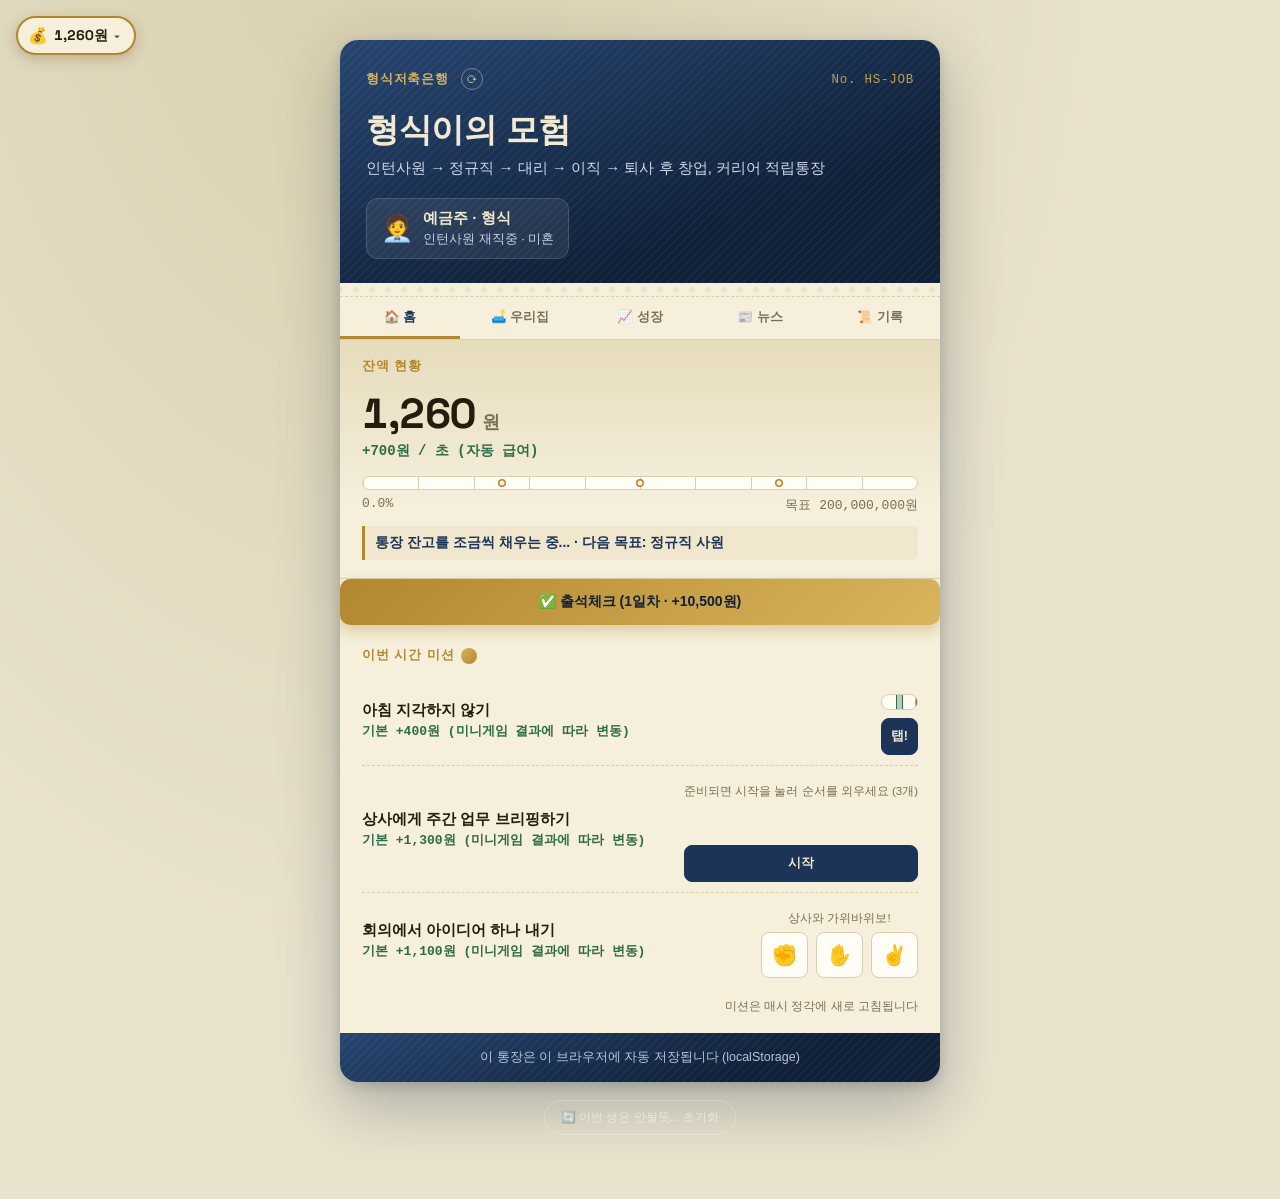
==== commit 8eaf3ea9: "Fix news never refreshing for existing saves ensureNews() checked Date.now() >= state.news.nextAt to" ====
--- a/career/index.html
+++ b/career/index.html
@@ -1236,7 +1236,10 @@
 
   function ensureNews(){
     resolveNewsIfDue();
-    if(!state.news.current || Date.now() >= state.news.nextAt){
+    // !state.news.nextAt also catches saves from before nextAt existed
+    // (old hourKey-based shape), where the comparison below would silently
+    // stay false forever since Date.now() >= undefined is always false.
+    if(!state.news.current || !state.news.nextAt || Date.now() >= state.news.nextAt){
       generateNews();
     }
   }
